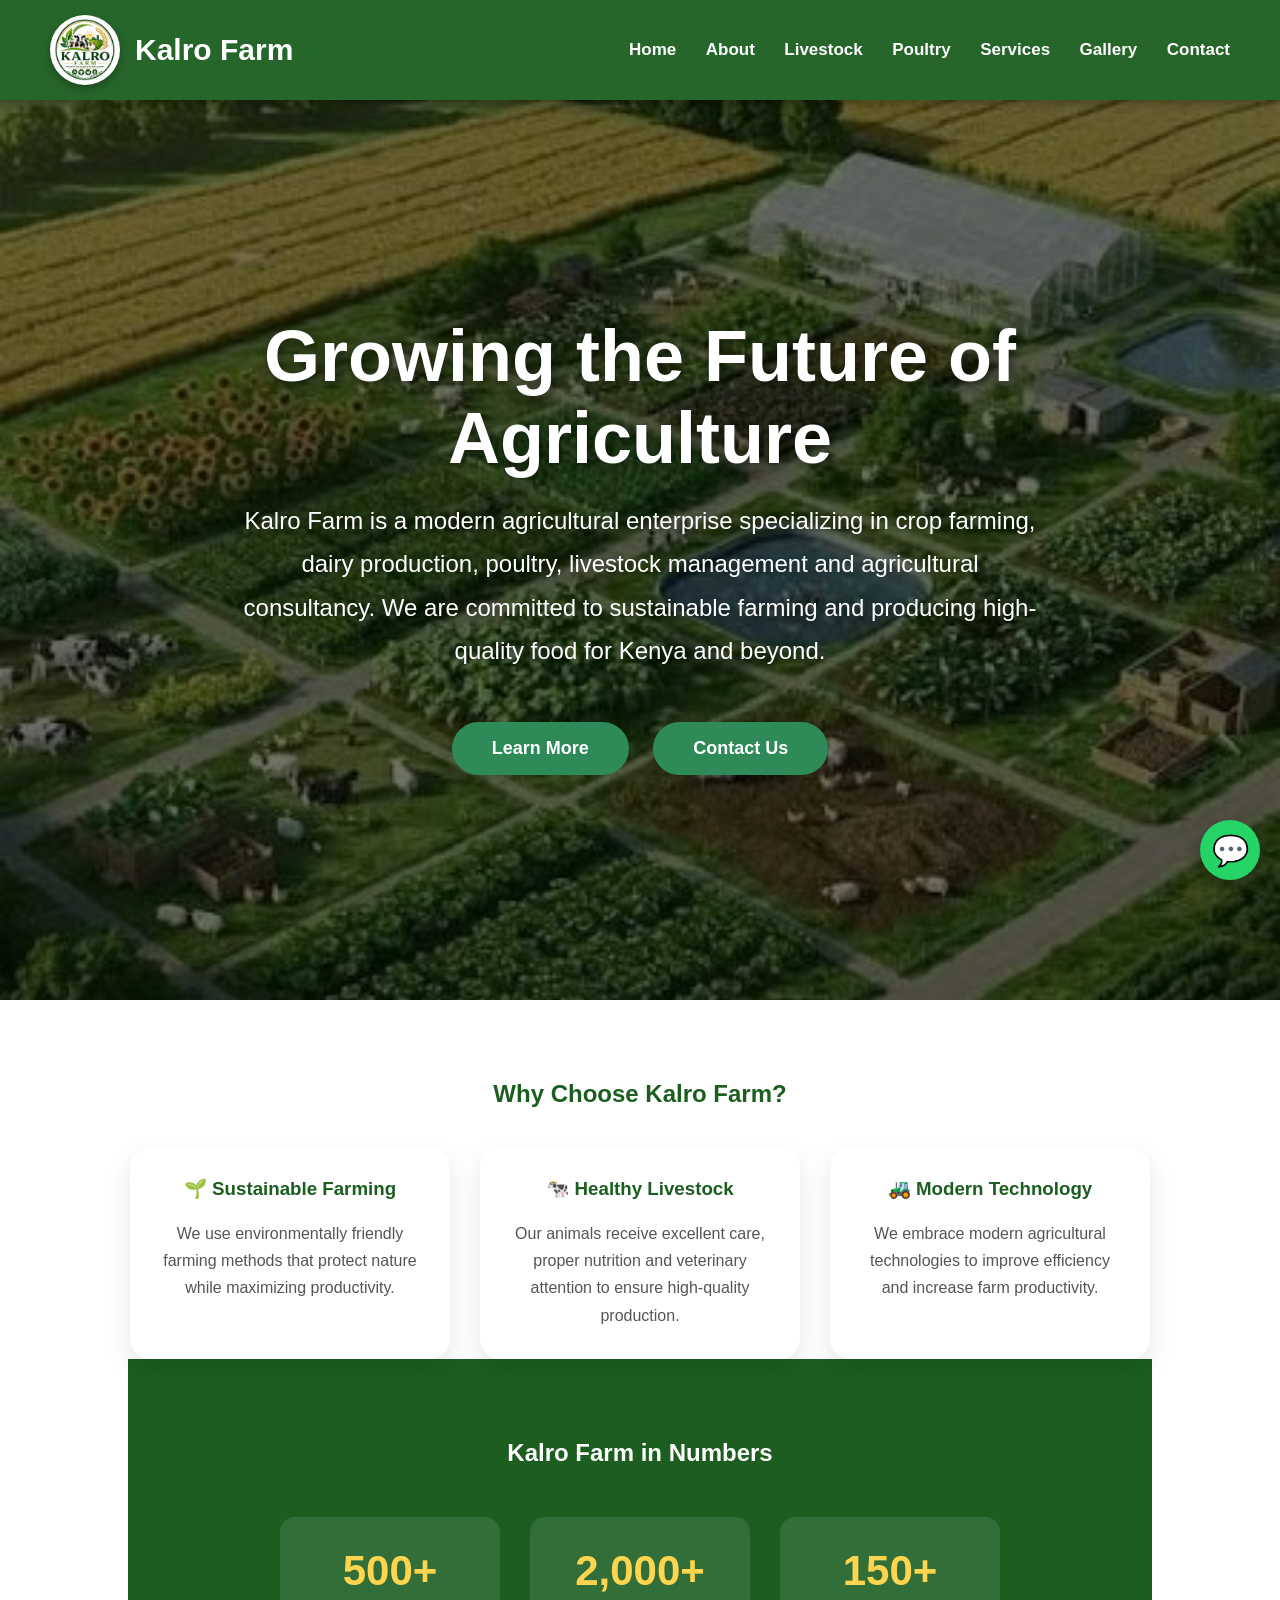
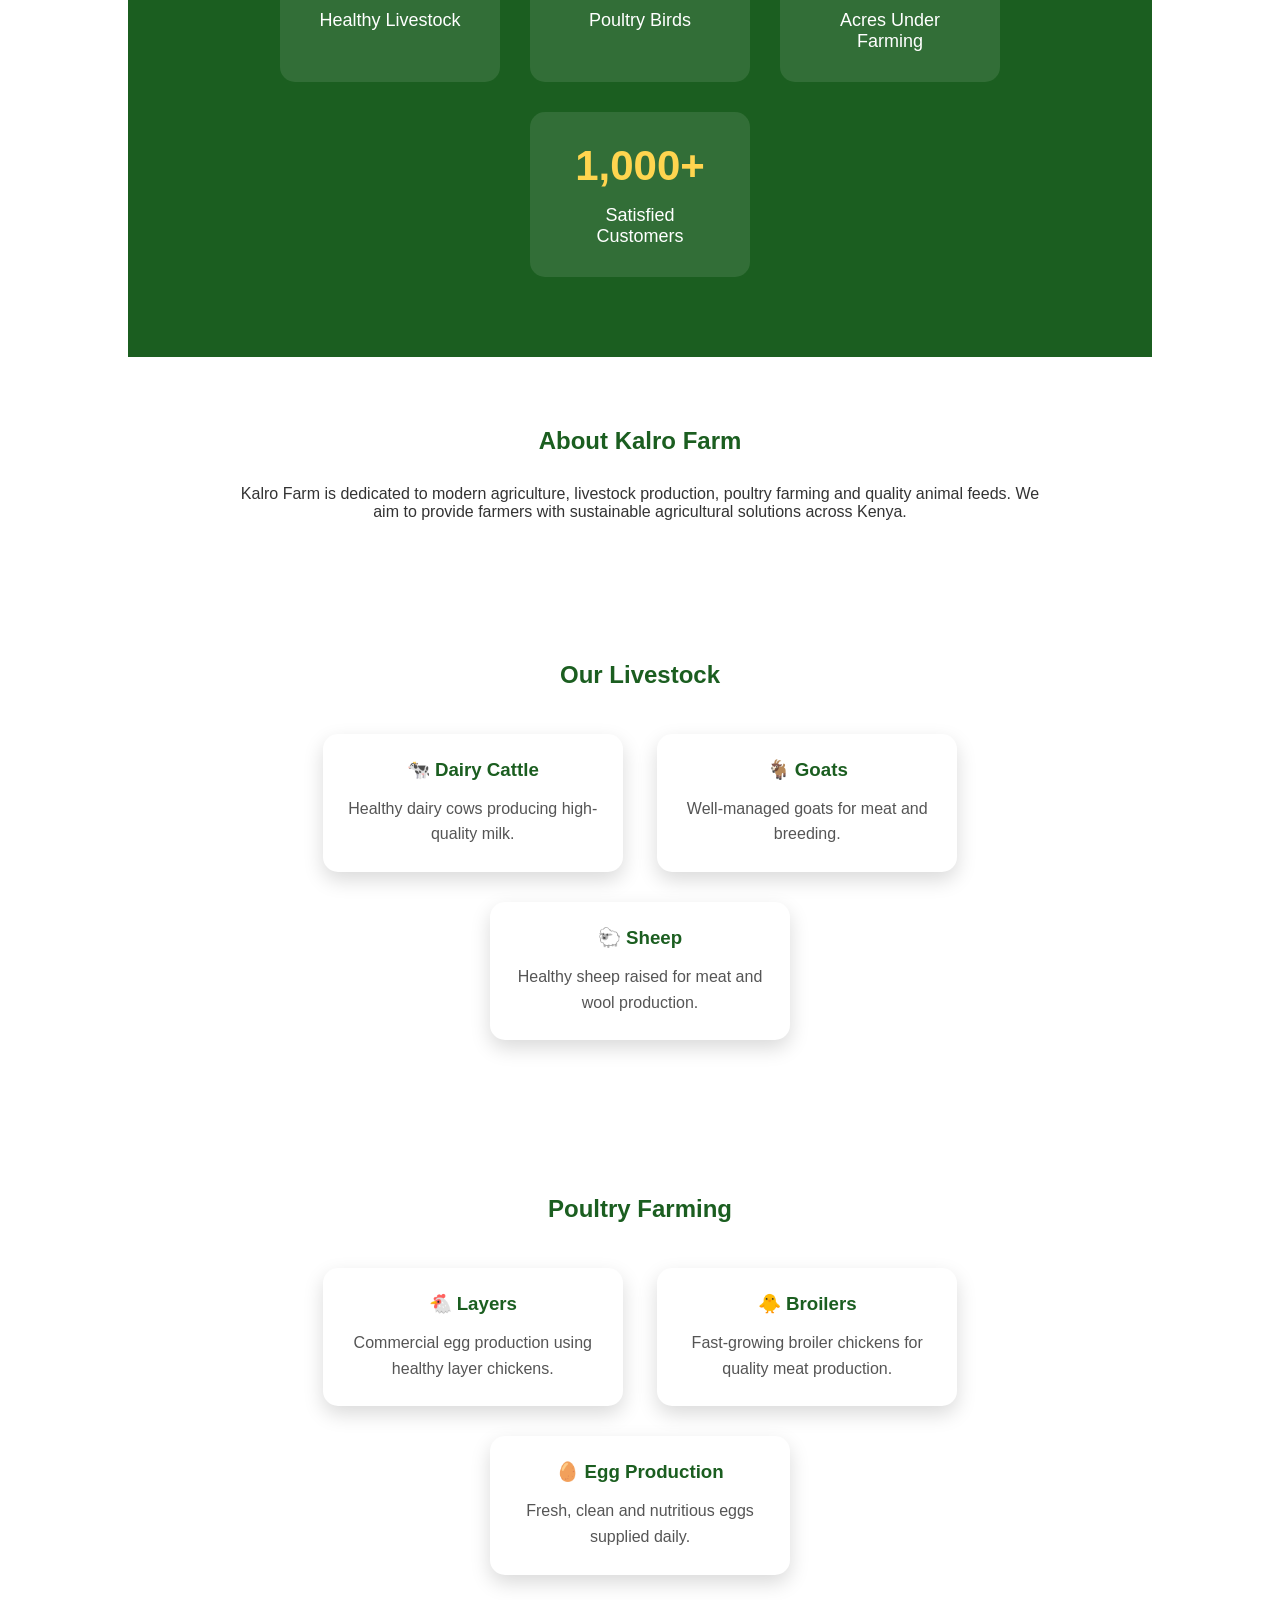
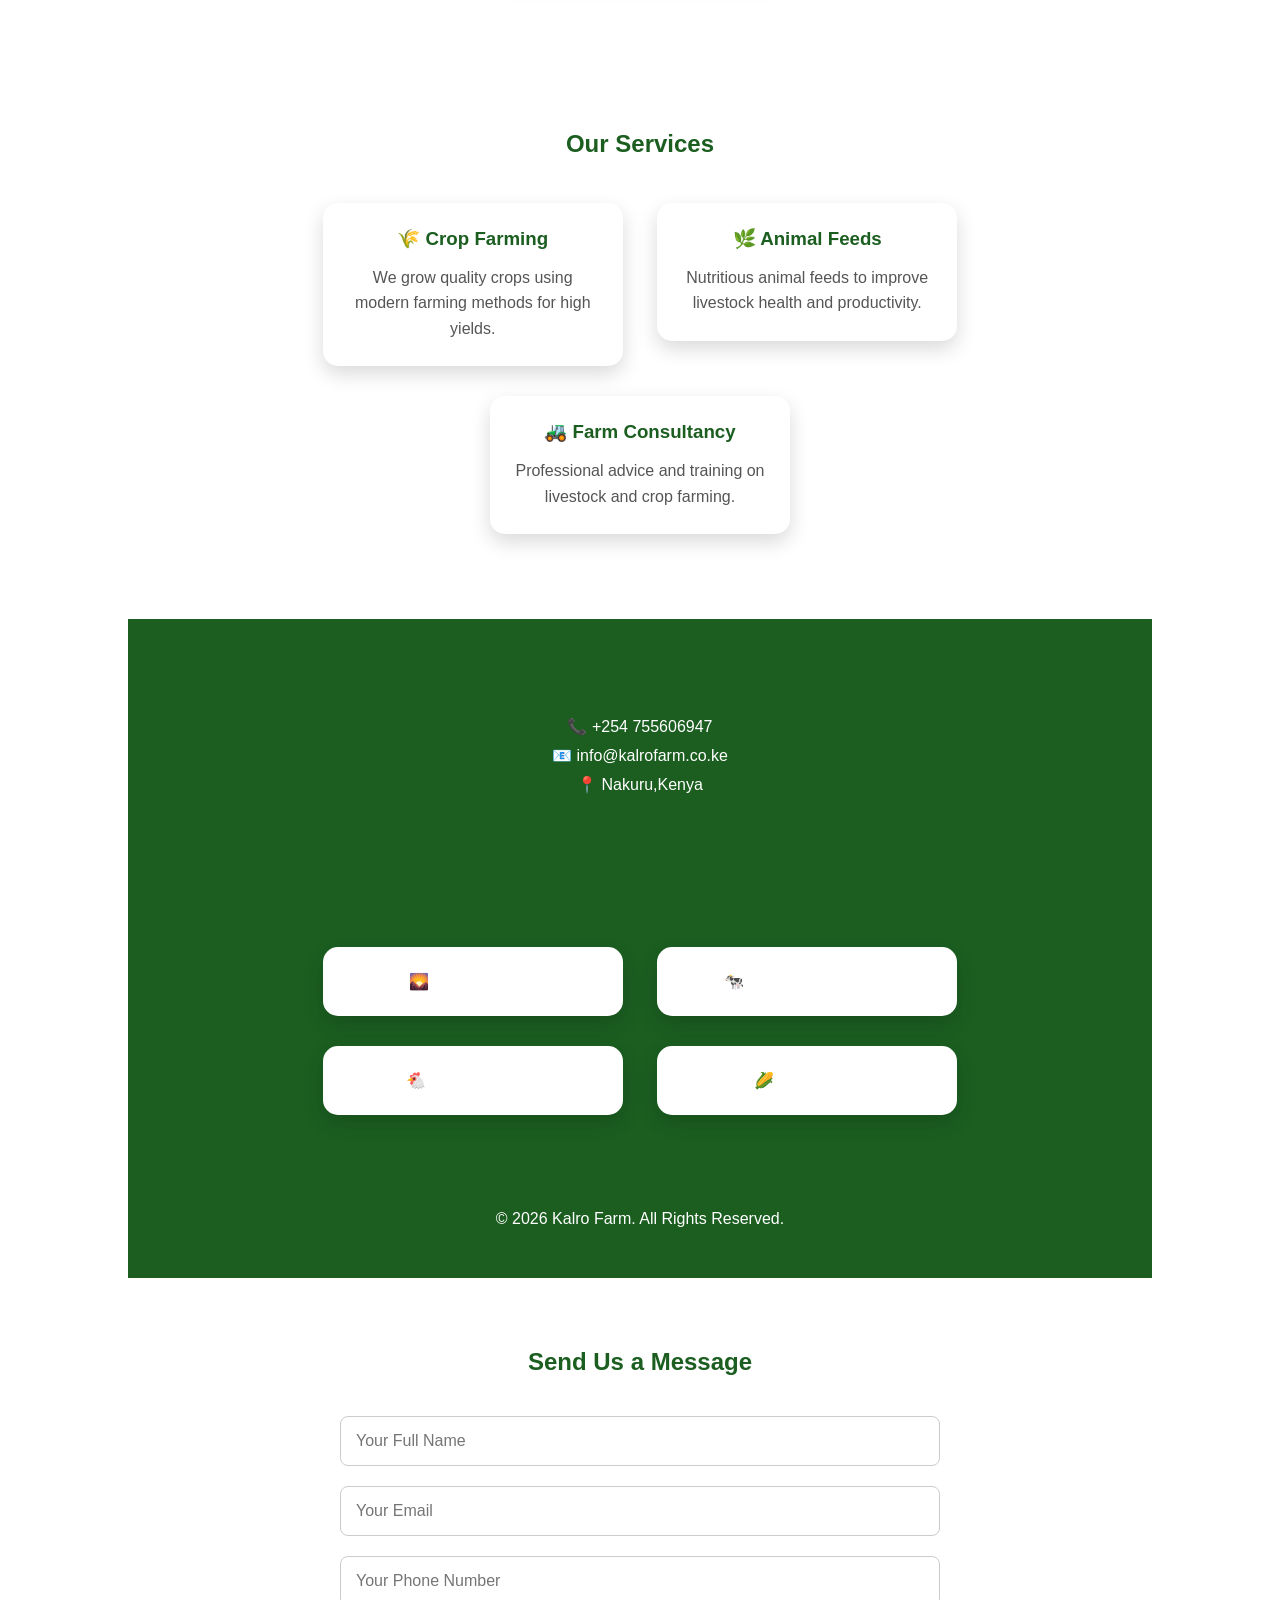
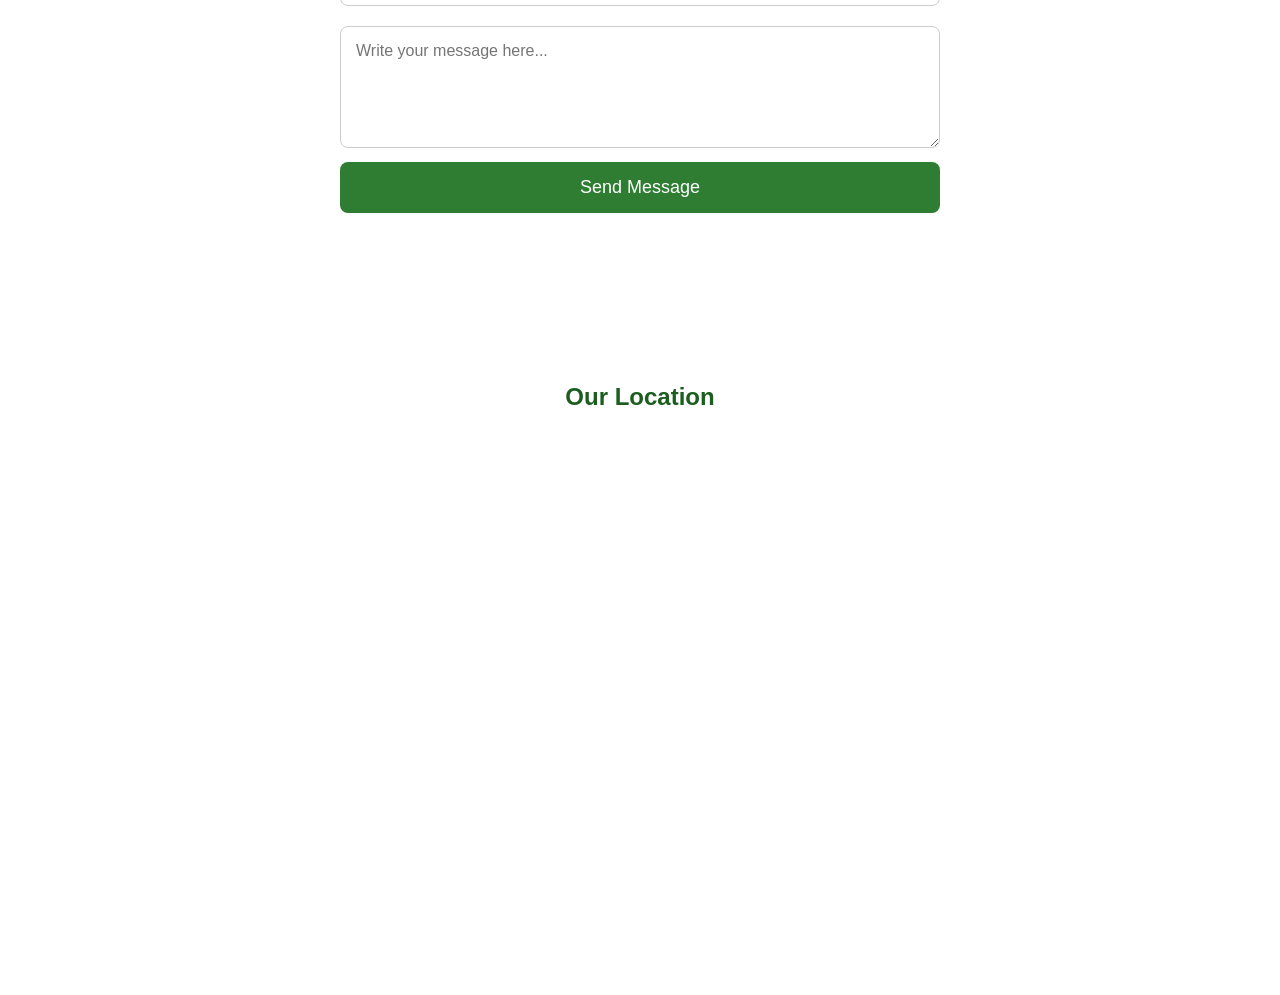
==== index.html @ f6d0dd75 "Added farm statistics section" ====
<!DOCTYPE html>
<html lang="en">
<head>
    <meta charset="UTF-8">
    <meta name="viewport" content="width=device-width, initial-scale=1.0">
    <title>Kalro Farm</title>
    <link rel="stylesheet" href="style.css">
</head>

<body>

<a href="https://wa.me/254755606947" class="whatsapp" target="_blank">
    💬
</a>

<header>
    <div class="logo">
    <img src="images/logo.png" alt="Kalro Farm Logo">
    <span>Kalro Farm</span>
</div>

    <nav>
    <a href="index.html">Home</a>
    <a href="pages/about.html">About</a>
    <a href="pages/livestock.html">Livestock</a>
    <a href="pages/poultry.html">Poultry</a>
    <a href="pages/services.html">Services</a>
    <a href="pages/gallery.html">Gallery</a>
    <a href="pages/contact.html">Contact</a>
</nav>
</header>

<section class="hero">
    <div class="hero-content">
        <h1>Growing the Future of Agriculture</h1>

       <p>
Kalro Farm is a modern agricultural enterprise specializing in crop farming, dairy production, poultry, livestock management and agricultural consultancy. We are committed to sustainable farming and producing high-quality food for Kenya and beyond.
</p>

        <a href="pages/about.html" class="btn">Learn More</a>
        <a href="pages/contact.html" class="btn btn-outline">Contact Us</a>
    </div>
</section>
<section class="why-us">

    <h2>Why Choose Kalro Farm?</h2>

    <div class="features">

        <div class="feature">
            <h3>🌱 Sustainable Farming</h3>
            <p>We use environmentally friendly farming methods that protect nature while maximizing productivity.</p>
        </div>

        <div class="feature">
            <h3>🐄 Healthy Livestock</h3>
            <p>Our animals receive excellent care, proper nutrition and veterinary attention to ensure high-quality production.</p>
        </div>

        <div class="feature">
            <h3>🚜 Modern Technology</h3>
            <p>We embrace modern agricultural technologies to improve efficiency and increase farm productivity.</p>
        </div>

    </div>
<section class="statistics">

    <h2>Kalro Farm in Numbers</h2>

    <div class="stats-container">

        <div class="stat-box">
            <h3>500+</h3>
            <p>Healthy Livestock</p>
        </div>

        <div class="stat-box">
            <h3>2,000+</h3>
            <p>Poultry Birds</p>
        </div>

        <div class="stat-box">
            <h3>150+</h3>
            <p>Acres Under Farming</p>
        </div>

        <div class="stat-box">
            <h3>1,000+</h3>
            <p>Satisfied Customers</p>
        </div>

    </div>


</section>
<section id="about">
    <h2>About Kalro Farm</h2>

    <p>
        Kalro Farm is dedicated to modern agriculture,
        livestock production, poultry farming and quality
        animal feeds. We aim to provide farmers with
        sustainable agricultural solutions across Kenya.
    </p>
</section>

<section id="livestock">
    <h2>Our Livestock</h2>

    <div class="card">
        <h3>🐄 Dairy Cattle</h3>
        <p>Healthy dairy cows producing high-quality milk.</p>
    </div>

    <div class="card">
        <h3>🐐 Goats</h3>
        <p>Well-managed goats for meat and breeding.</p>
    </div>

    <div class="card">
        <h3>🐑 Sheep</h3>
        <p>Healthy sheep raised for meat and wool production.</p>
    </div>
</section>

<section id="poultry">
    <h2>Poultry Farming</h2>

    <div class="card">
        <h3>🐔 Layers</h3>
        <p>Commercial egg production using healthy layer chickens.</p>
    </div>

    <div class="card">
        <h3>🐥 Broilers</h3>
        <p>Fast-growing broiler chickens for quality meat production.</p>
    </div>

    <div class="card">
        <h3>🥚 Egg Production</h3>
        <p>Fresh, clean and nutritious eggs supplied daily.</p>
    </div>
</section>
<section id="services">
    <h2>Our Services</h2>

    <div class="card">
        <h3>🌾 Crop Farming</h3>
        <p>We grow quality crops using modern farming methods for high yields.</p>
    </div>

    <div class="card">
        <h3>🌿 Animal Feeds</h3>
        <p>Nutritious animal feeds to improve livestock health and productivity.</p>
    </div>

    <div class="card">
        <h3>🚜 Farm Consultancy</h3>
        <p>Professional advice and training on livestock and crop farming.</p>
    </div>
</section>
<footer id="contact">
    <h2>Contact Kalro Farm</h2>

    <p>📞 +254 755606947</p>
    <p>📧 info@kalrofarm.co.ke</p>
    <p>📍 Nakuru,Kenya</p>
<section id="gallery">
    <h2>Farm Gallery</h2>

    <div class="card">🌄 Beautiful Farm</div>
    <div class="card">🐄 Healthy Dairy Cattle</div>
    <div class="card">🐔 Poultry Houses</div>
    <div class="card">🌽 Crop Fields</div>
</section>
    <p>&copy; 2026 Kalro Farm. All Rights Reserved.</p>

</footer>

<section id="contact-form">
    <h2>Send Us a Message</h2>

    <form>
        <input type="text" placeholder="Your Full Name" required>

        <input type="email" placeholder="Your Email" required>

        <input type="tel" placeholder="Your Phone Number">

        <textarea placeholder="Write your message here..." rows="5"></textarea>

        <button type="submit">Send Message</button>
    </form>
</section>
<section id="location">
    <h2>Our Location</h2>

    <iframe
        src="https://www.google.com/maps?q=Naivasha,Kenya&output=embed"
        width="100%"
        height="400"
        style="border:0;"
        allowfullscreen=""
        loading="lazy">
    </iframe>
</section>
</footer>

<script src="script.js"></script>

</body>
</html>
---- style.css ----
*{
    margin:0;
    padding:0;
    box-sizing:border-box;
    font-family:Arial, Helvetica, sans-serif;
}

body{
    background:#f5f5f5;
    color:#333;
}

header{
    background: rgba(27,94,32,0.95);
    color: white;
    display: flex;
    justify-content: space-between;
    align-items: center;
    padding: 15px 50px;
    position: sticky;
    top: 0;
    z-index: 1000;
    box-shadow: 0 3px 10px rgba(0,0,0,0.3);
}

.logo{
    display: flex;
    align-items: center;
    gap: 15px;
    font-size: 30px;
    font-weight: bold;
    color: white;
}

.logo img{
    width: 70px;
    height: 70px;
    border-radius: 50%;
    object-fit: cover;
    background: white;
    padding: 4px;
    box-shadow: 0 4px 10px rgba(0,0,0,0.3);
}
nav a{
    color:white;
    text-decoration:none;
    margin-left:25px;
    font-weight:bold;
    transition:0.3s;
    font-size:17px;
}

nav a:hover{
    color:#ffd54f;
}
.hero{
    height:100vh;
    background:
    linear-gradient(rgba(0,0,0,.55),rgba(0,0,0,.55)),
    url("images/hero.jpg");

    background-size:cover;
    background-position:center;

    display:flex;
    justify-content:center;
    align-items:center;

    text-align:center;
    color:white;
}

.hero-content{
    max-width:800px;
}

.hero h1{
    font-size:72px;
    margin-bottom:20px;
    font-weight:800;
    text-shadow:3px 3px 12px rgba(0,0,0,.5);
}

.hero p{
    font-size:24px;
    line-height:1.8;
    margin-bottom:40px;
    text-shadow:2px 2px 8px rgba(0,0,0,.4);
}

.btn{
    display:inline-block;
    padding:16px 40px;
    margin:10px;
    background:#2e8b57;
    color:white;
    text-decoration:none;
    border-radius:50px;
    font-size:18px;
    font-weight:bold;
    transition:.3s;
}

.btn:hover{
    transform:translateY(-3px);
    background:#1d6b40;
}

section{
    padding:70px 10%;
}

h2{
    text-align:center;
    color:#1b5e20;
    margin-bottom:30px;
}

.card{
    background:white;
    width:300px;
    display:inline-block;
    margin:15px;
    padding:25px;
    border-radius:15px;
    text-align:center;
    vertical-align:top;
    box-shadow:0 8px 20px rgba(0,0,0,0.15);
    transition:0.3s;
}

.card:hover{
    transform:translateY(-10px);
    box-shadow:0 15px 30px rgba(0,0,0,0.25);
}

.card h3{
    color:#1b5e20;
    margin-bottom:15px;
}

.card p{
    color:#555;
    line-height:1.6;
}

footer{
    background:#1b5e20;
    color:white;
    text-align:center;
    padding:40px;
}

footer p{
    margin:10px 0;
}

form{
    max-width:600px;
    margin:30px auto;
}

form input,
form textarea{
    width:100%;
    padding:15px;
    margin:10px 0;
    border:1px solid #ccc;
    border-radius:8px;
    font-size:16px;
}

form button{
    width:100%;
    background:#2e7d32;
    color:white;
    border:none;
    padding:15px;
    border-radius:8px;
    font-size:18px;
    cursor:pointer;
}

form button:hover{
    background:#1b5e20;
}
.whatsapp{
    position:fixed;
    bottom:20px;
    right:20px;
    background:#25D366;
    color:white;
    width:60px;
    height:60px;
    border-radius:50%;
    text-decoration:none;
    display:flex;
    justify-content:center;
    align-items:center;
    font-size:30px;
    box-shadow:0 5px 15px rgba(0,0,0,.3);
}

.whatsapp:hover{
    background:#128C7E;
}

iframe{
    border-radius:15px;
}
/* WHY CHOOSE US */

.why-us{
    background:#ffffff;
    padding:80px 10%;
    text-align:center;
}

.features{
    display:flex;
    justify-content:center;
    gap:30px;
    flex-wrap:wrap;
    margin-top:40px;
}

.feature{
    width:320px;
    background:white;
    padding:30px;
    border-radius:20px;
    box-shadow:0 10px 25px rgba(0,0,0,.1);
    transition:.4s;
}

.feature:hover{
    transform:translateY(-10px);
}

.feature h3{
    color:#1b5e20;
    margin-bottom:20px;
}

.feature p{
    line-height:1.7;
    color:#555;
}
/* STATISTICS SECTION */

.statistics{
    background:#1b5e20;
    color:white;
    padding:80px 10%;
    text-align:center;
}

.statistics h2{
    color:white;
    margin-bottom:50px;
}

.stats-container{
    display:flex;
    justify-content:center;
    gap:30px;
    flex-wrap:wrap;
}

.stat-box{
    width:220px;
    background:rgba(255,255,255,.1);
    padding:30px;
    border-radius:15px;
    transition:.3s;
}

.stat-box:hover{
    transform:translateY(-10px);
    background:rgba(255,255,255,.2);
}

.stat-box h3{
    font-size:42px;
    color:#FFD54F;
    margin-bottom:15px;
}

.stat-box p{
    font-size:18px;
}
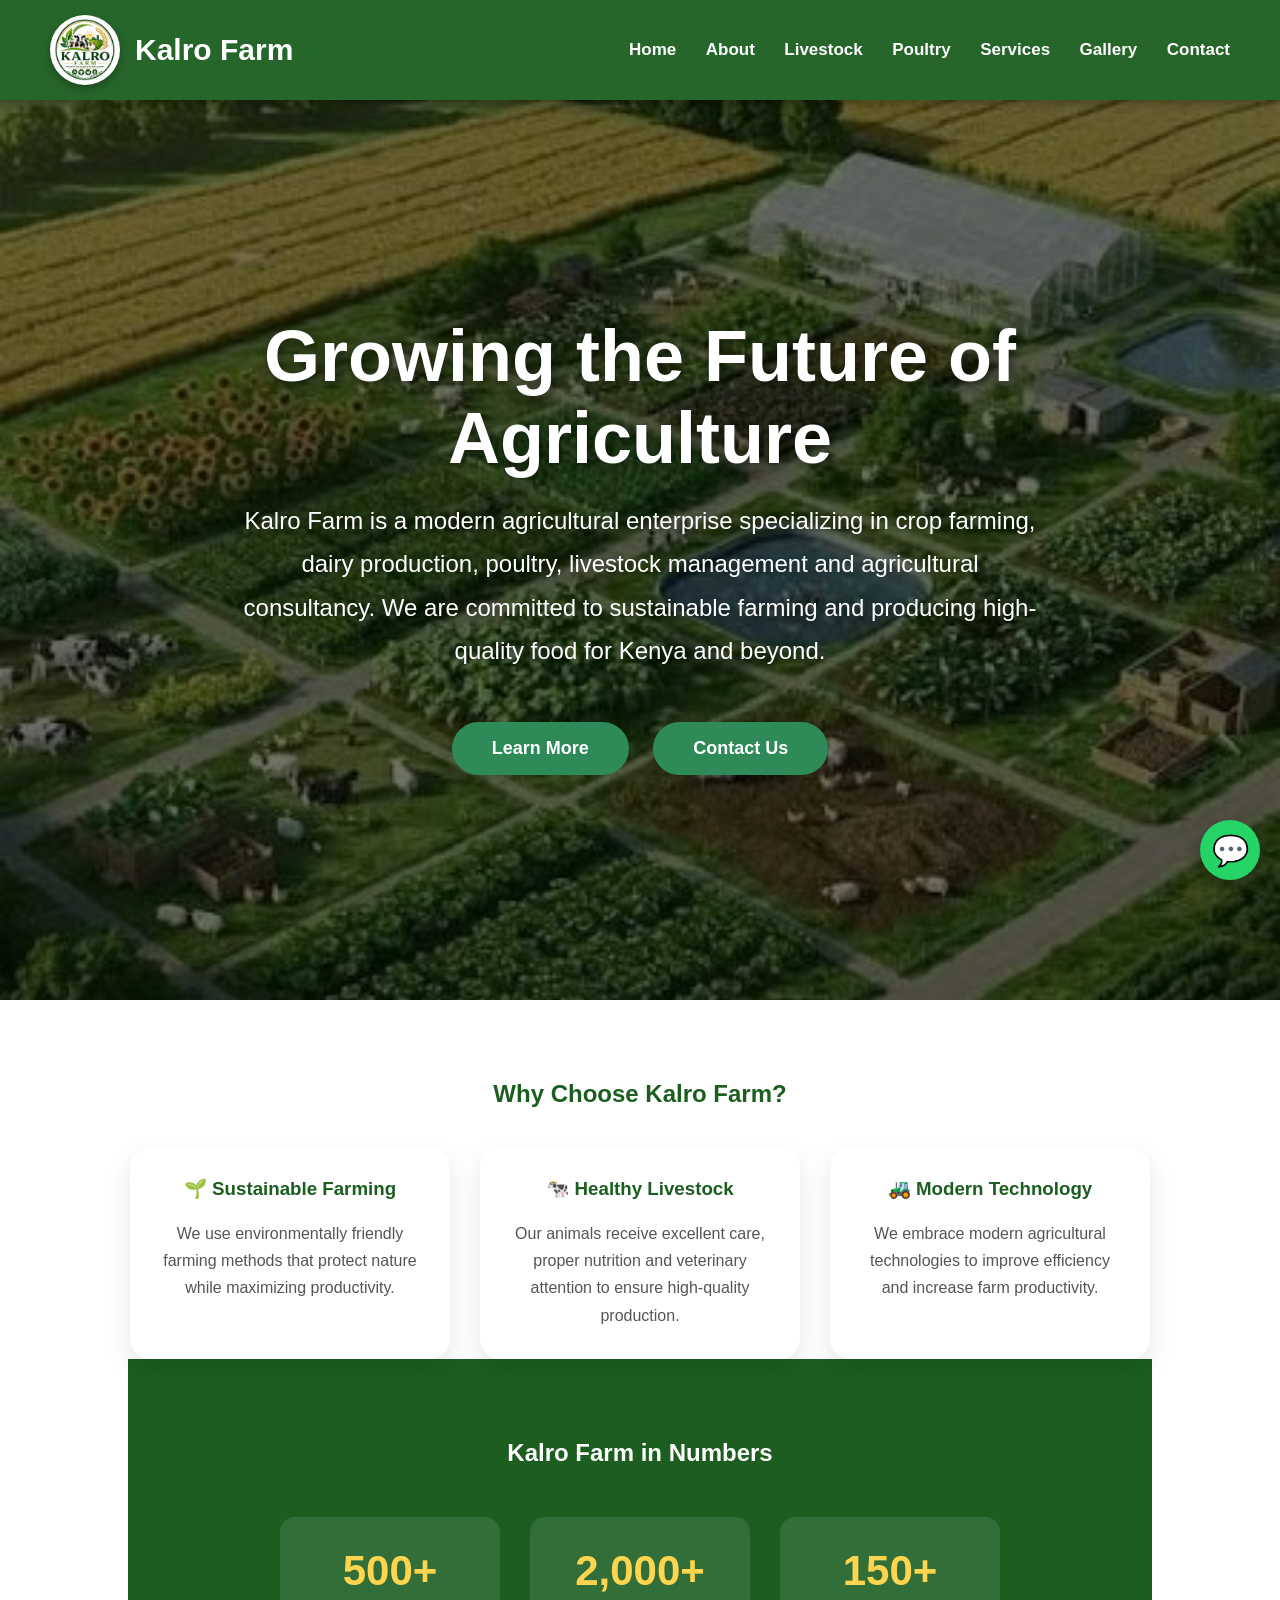
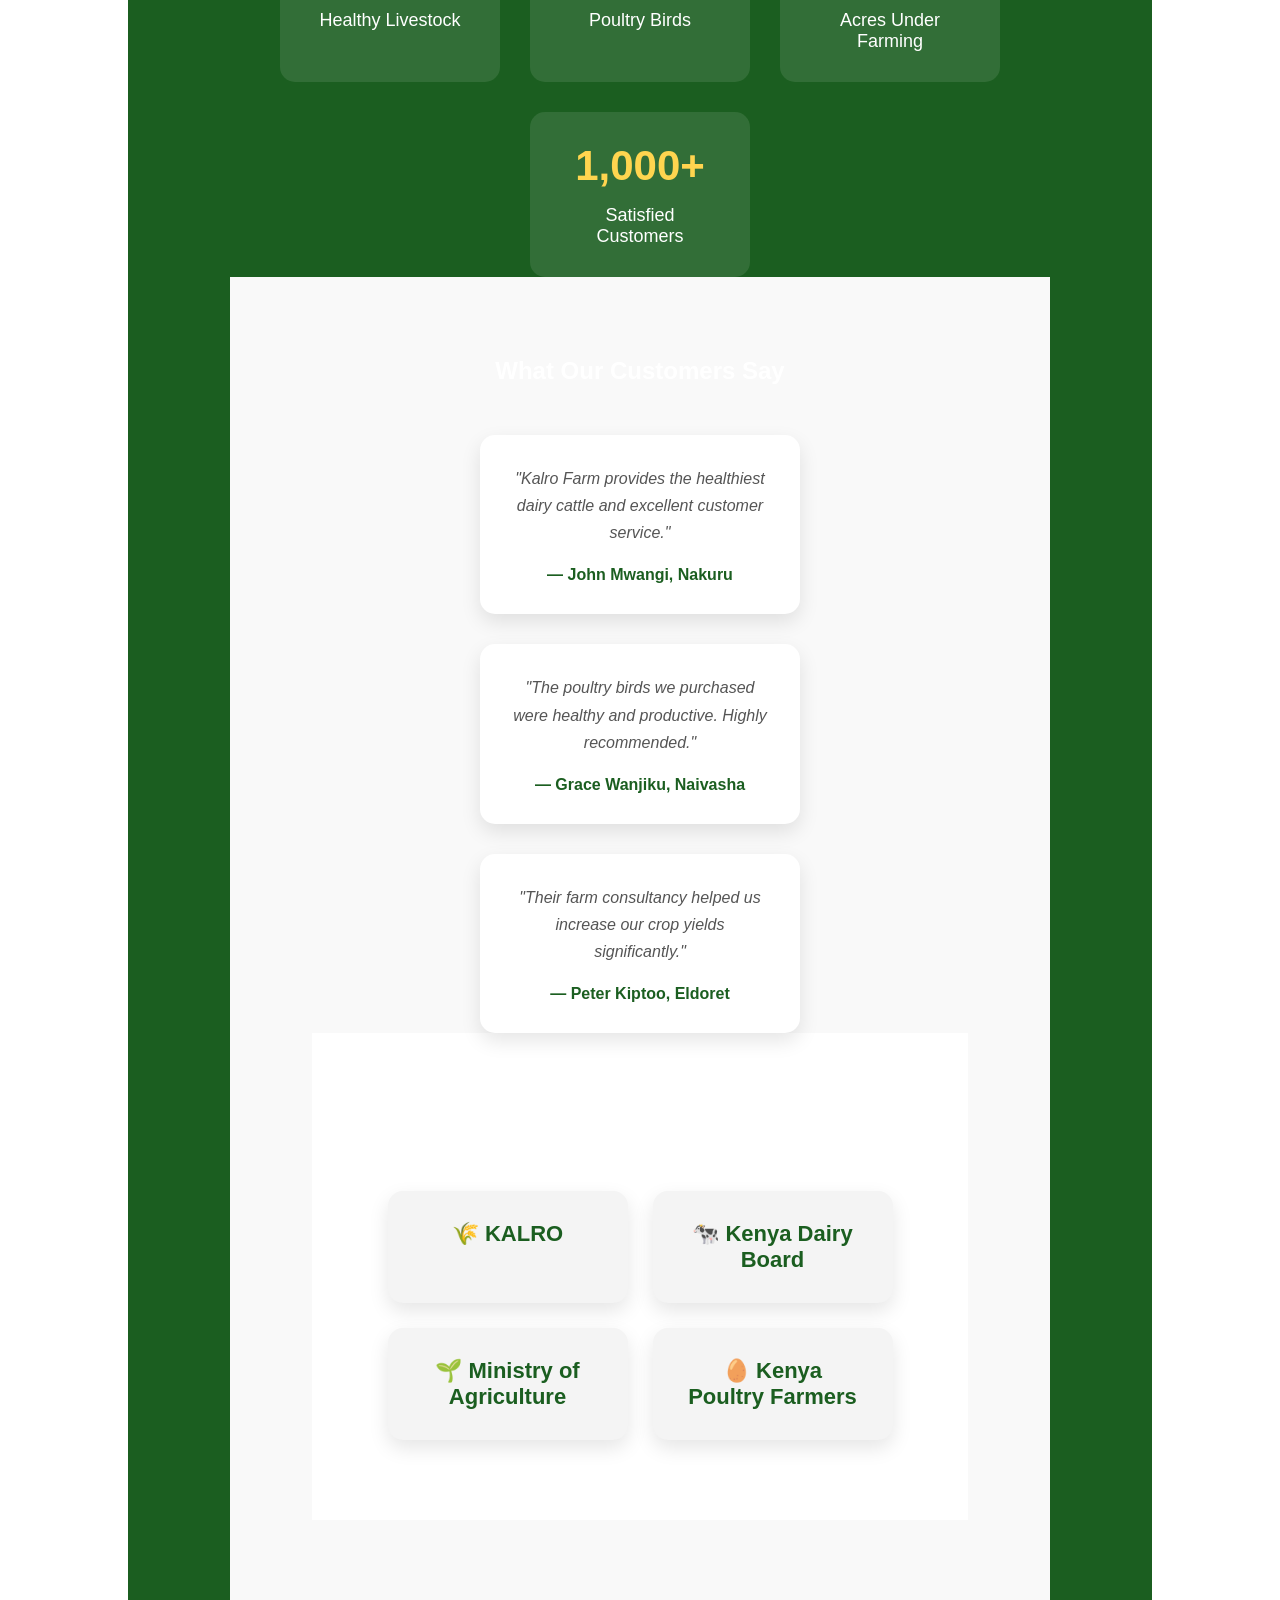
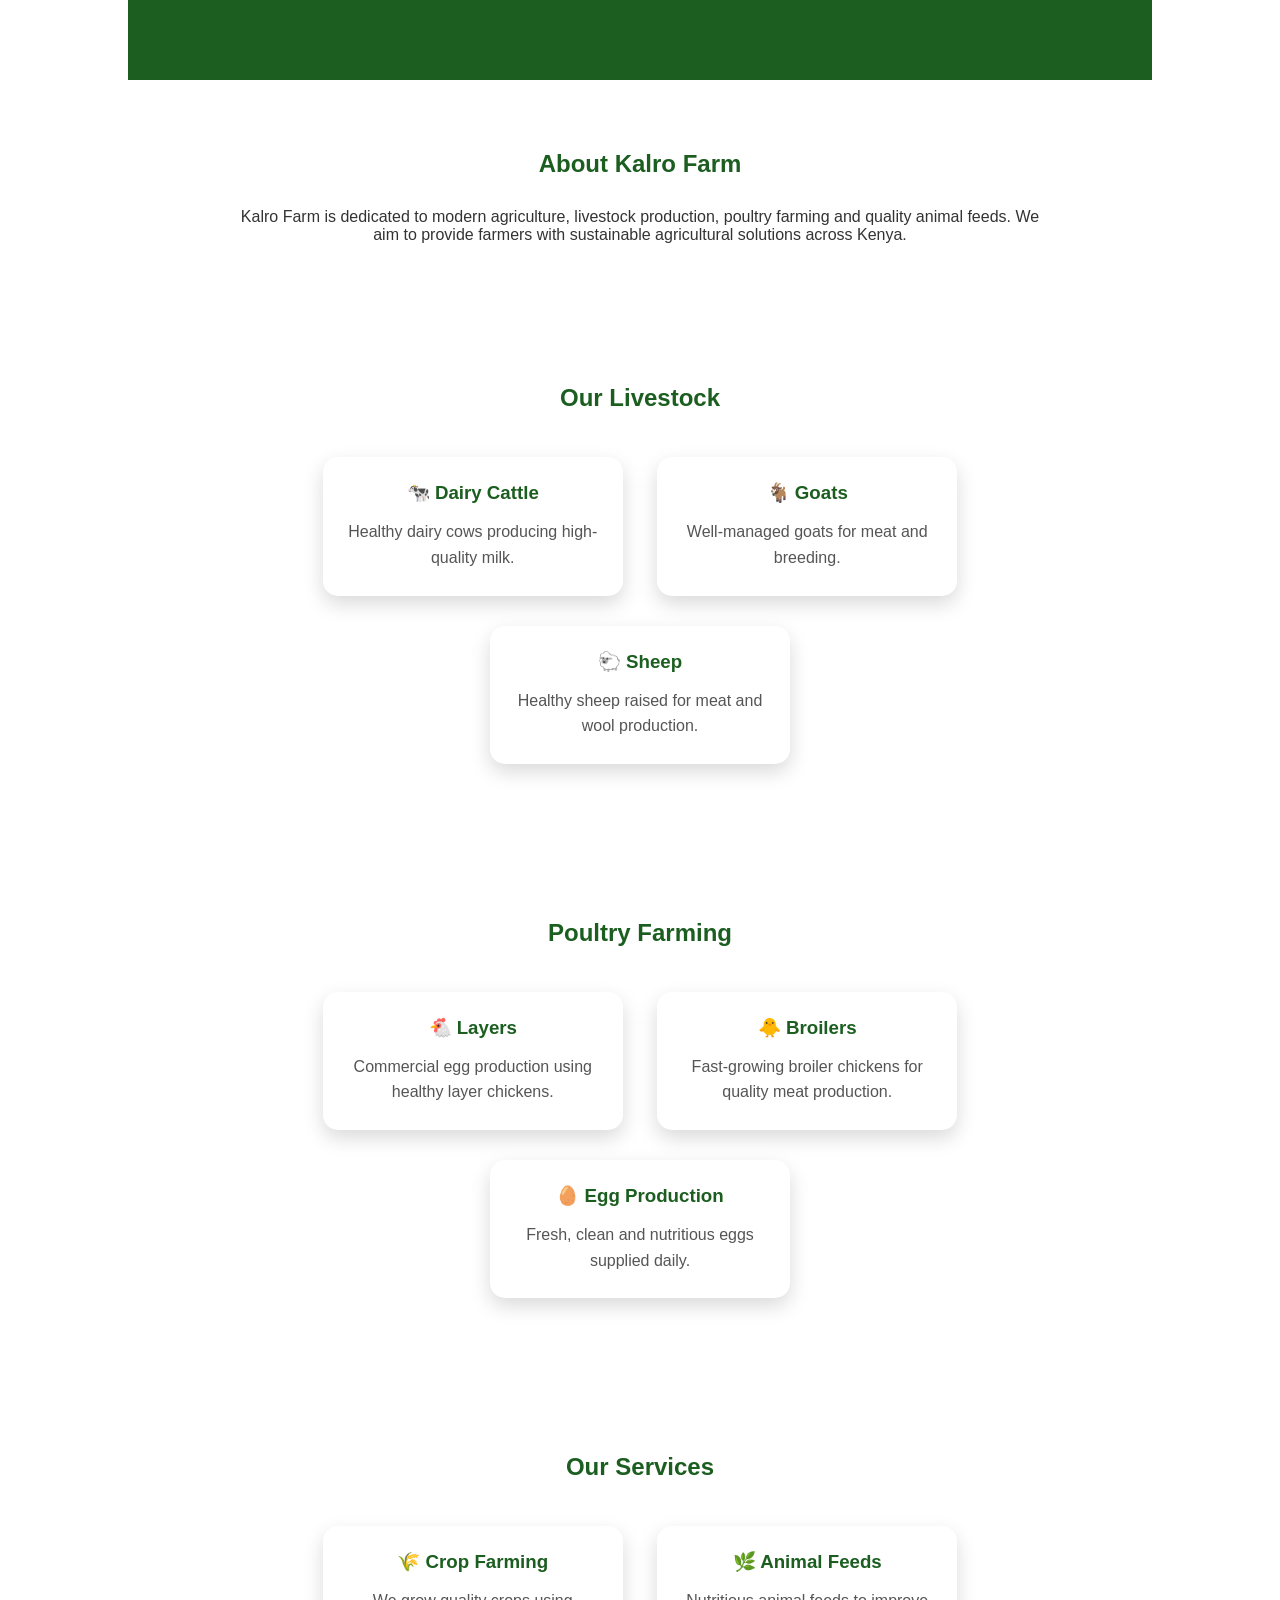
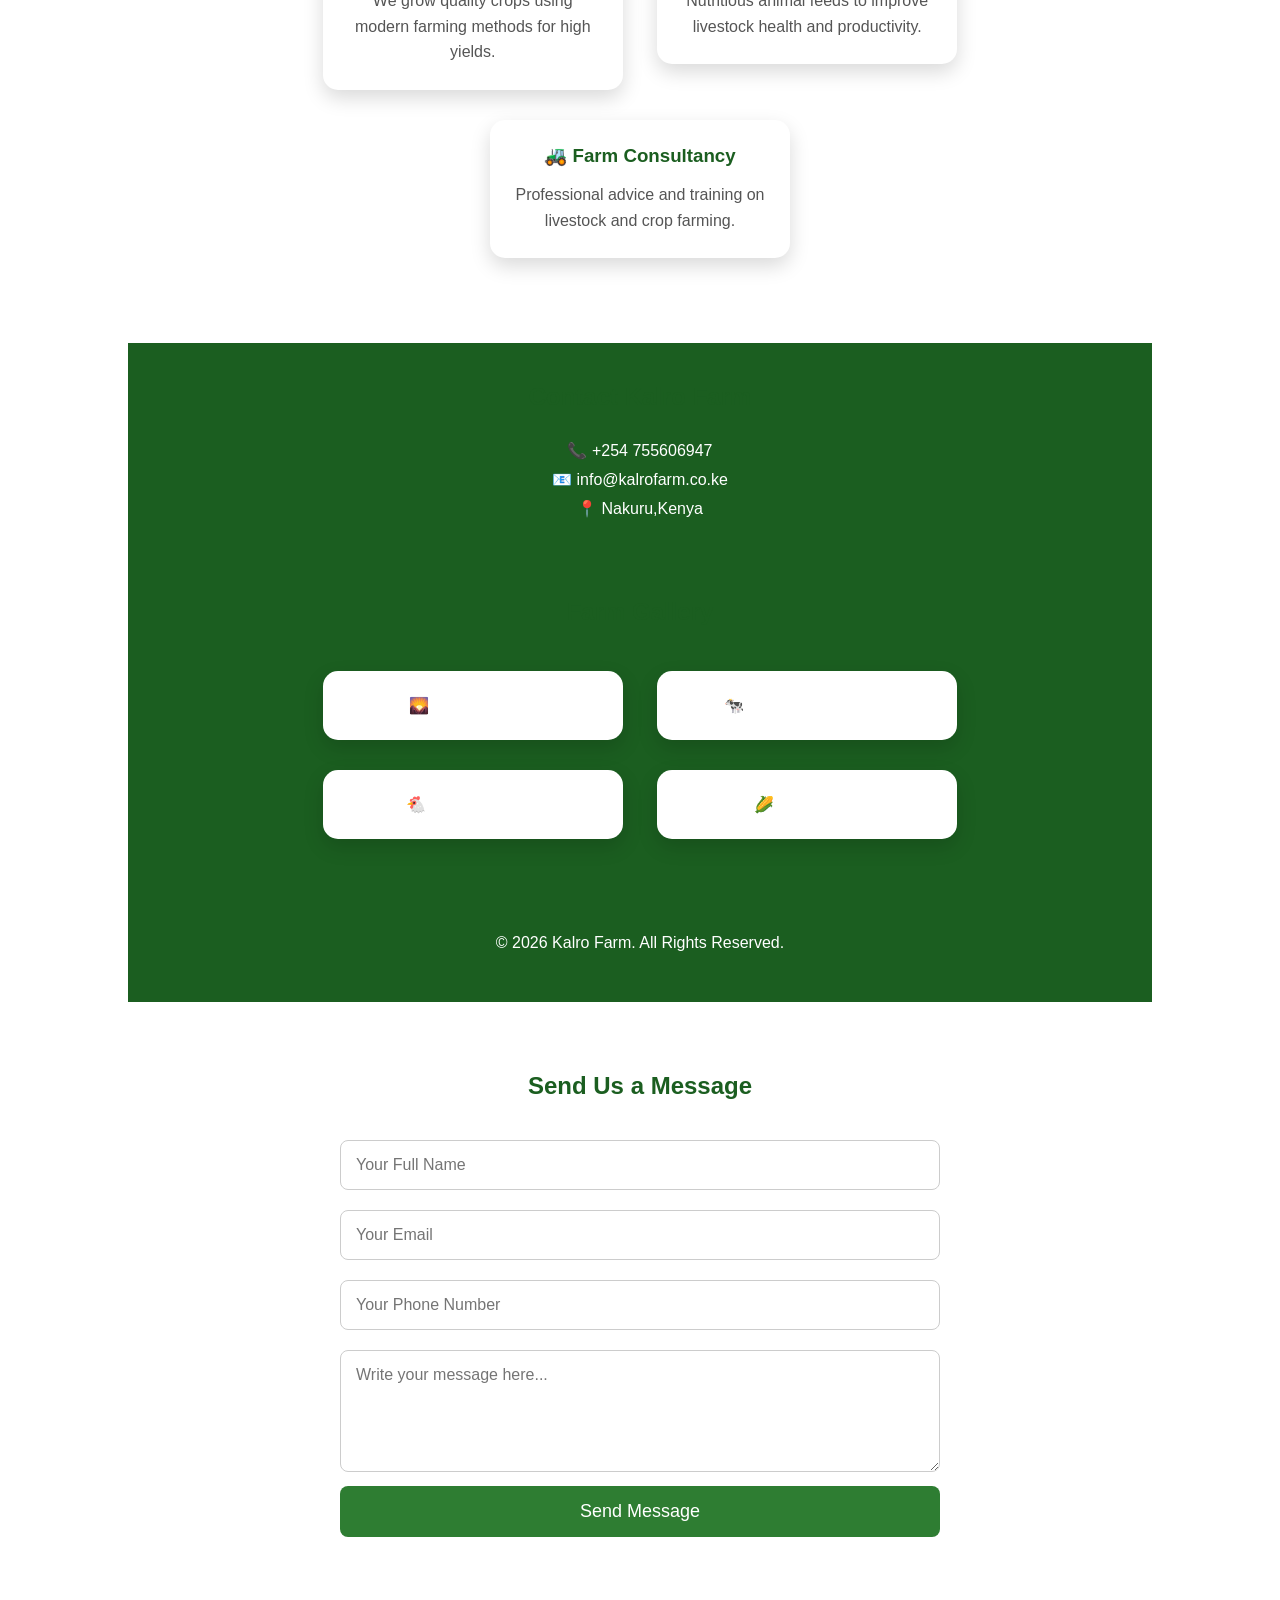
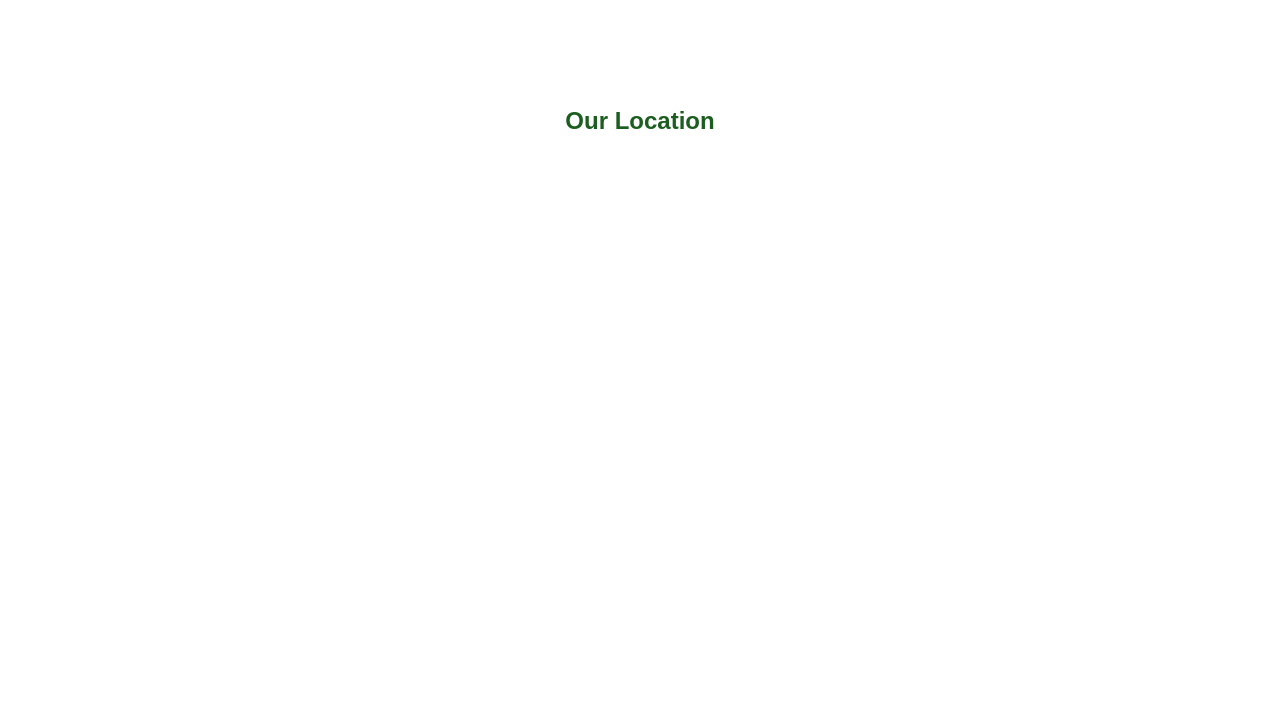
==== commit 5f498144: "Added testimonials and partners sections" ====
--- a/index.html
+++ b/index.html
@@ -92,7 +92,46 @@
 
     </div>
 
-
+<section class="testimonials">
+
+    <h2>What Our Customers Say</h2>
+
+    <div class="testimonial-container">
+
+        <div class="testimonial">
+            <p>"Kalro Farm provides the healthiest dairy cattle and excellent customer service."</p>
+            <h4>— John Mwangi, Nakuru</h4>
+        </div>
+
+        <div class="testimonial">
+            <p>"The poultry birds we purchased were healthy and productive. Highly recommended."</p>
+            <h4>— Grace Wanjiku, Naivasha</h4>
+        </div>
+
+        <div class="testimonial">
+            <p>"Their farm consultancy helped us increase our crop yields significantly."</p>
+            <h4>— Peter Kiptoo, Eldoret</h4>
+        </div>
+
+    </div>
+<section class="partners">
+
+    <h2>Our Trusted Partners</h2>
+
+    <div class="partner-container">
+
+        <div class="partner-card">🌾 KALRO</div>
+
+        <div class="partner-card">🐄 Kenya Dairy Board</div>
+
+        <div class="partner-card">🌱 Ministry of Agriculture</div>
+
+        <div class="partner-card">🥚 Kenya Poultry Farmers</div>
+
+    </div>
+
+</section>
+</section>
 </section>
 <section id="about">
     <h2>About Kalro Farm</h2>
--- a/style.css
+++ b/style.css
@@ -288,4 +288,76 @@
 
 .stat-box p{
     font-size:18px;
+}
+/* TESTIMONIALS */
+
+.testimonials{
+    background:#f9f9f9;
+    padding:80px 10%;
+    text-align:center;
+}
+
+.testimonial-container{
+    display:flex;
+    justify-content:center;
+    gap:30px;
+    flex-wrap:wrap;
+    margin-top:40px;
+}
+
+.testimonial{
+    width:320px;
+    background:white;
+    padding:30px;
+    border-radius:15px;
+    box-shadow:0 8px 20px rgba(0,0,0,.1);
+    transition:.3s;
+}
+
+.testimonial:hover{
+    transform:translateY(-8px);
+}
+
+.testimonial p{
+    font-style:italic;
+    color:#555;
+    line-height:1.7;
+}
+
+.testimonial h4{
+    margin-top:20px;
+    color:#1b5e20;
+}
+/* PARTNERS */
+
+.partners{
+    background:#ffffff;
+    padding:80px 10%;
+    text-align:center;
+}
+
+.partner-container{
+    display:flex;
+    justify-content:center;
+    gap:25px;
+    flex-wrap:wrap;
+    margin-top:40px;
+}
+
+.partner-card{
+    width:240px;
+    padding:30px;
+    background:#f4f4f4;
+    border-radius:15px;
+    font-size:22px;
+    font-weight:bold;
+    color:#1b5e20;
+    box-shadow:0 8px 20px rgba(0,0,0,.1);
+    transition:.3s;
+}
+
+.partner-card:hover{
+    background:#1b5e20;
+    color:white;
+    transform:scale(1.05);
 }
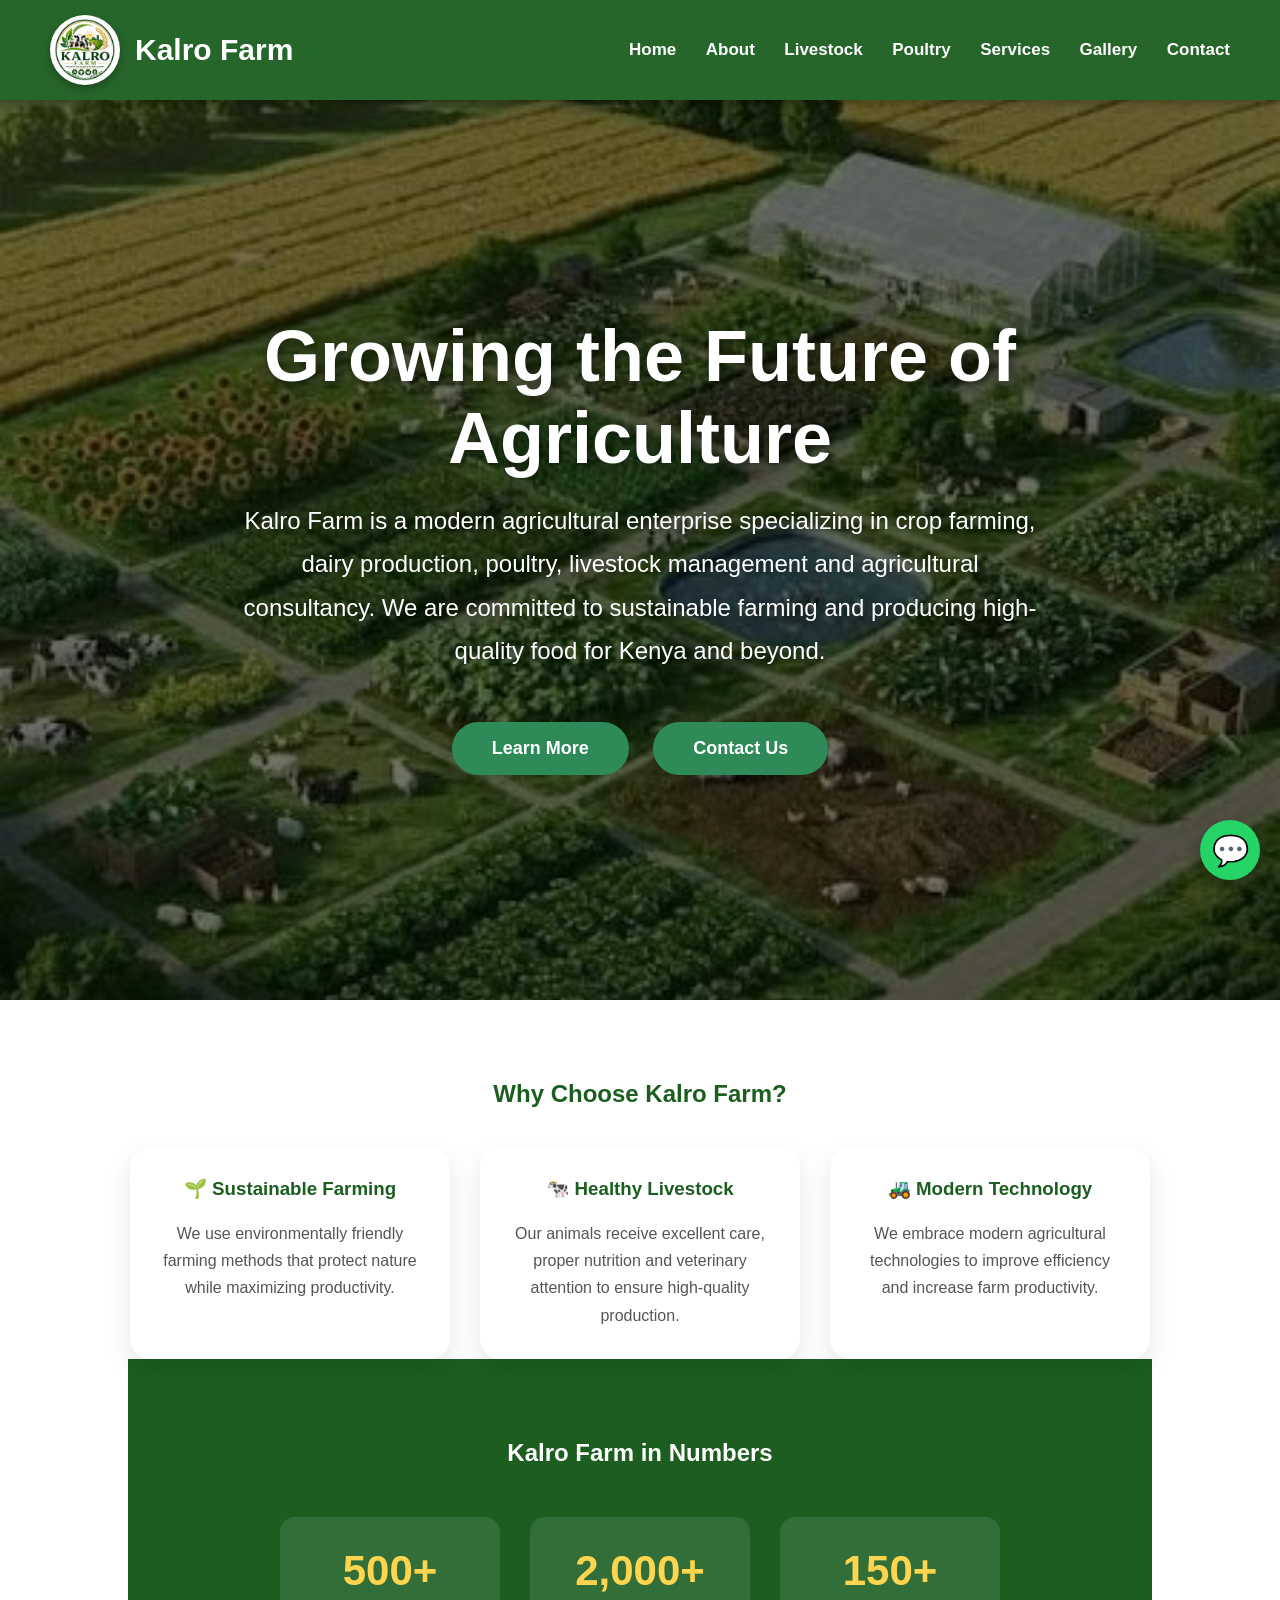
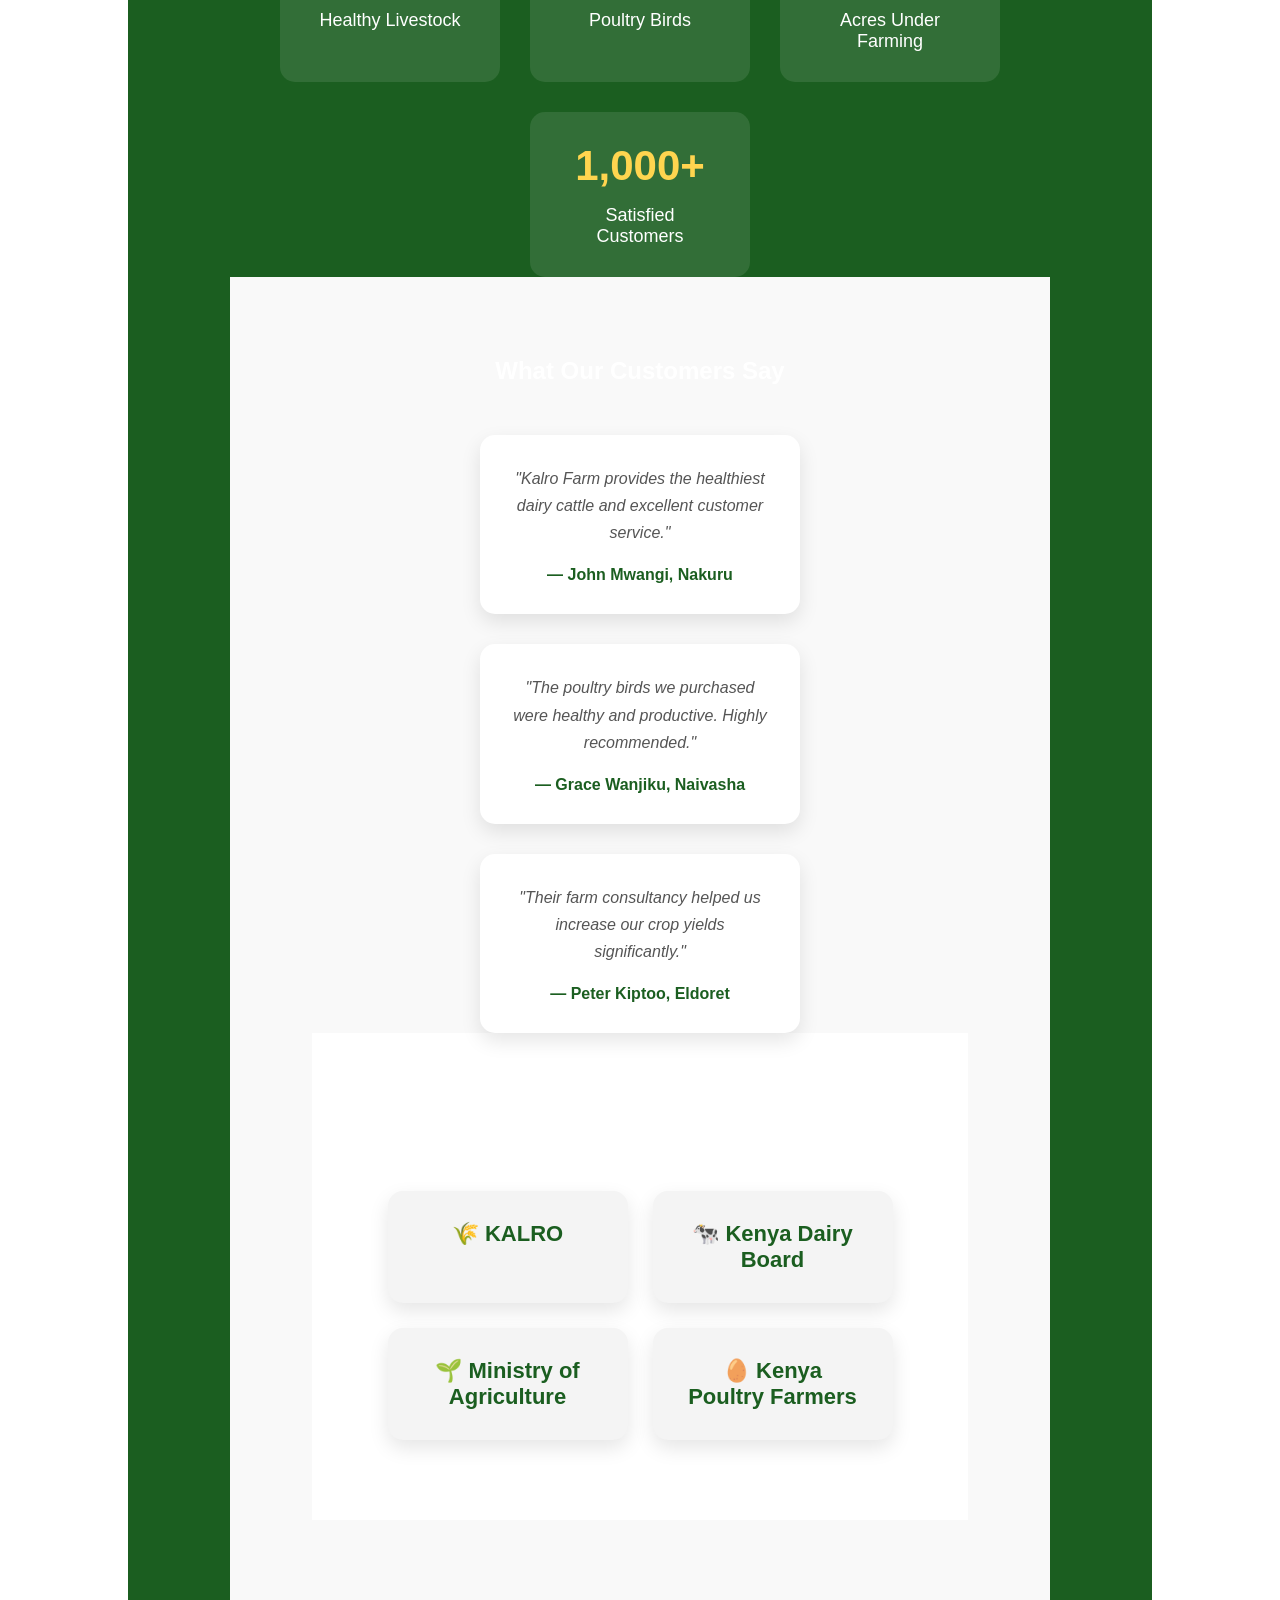
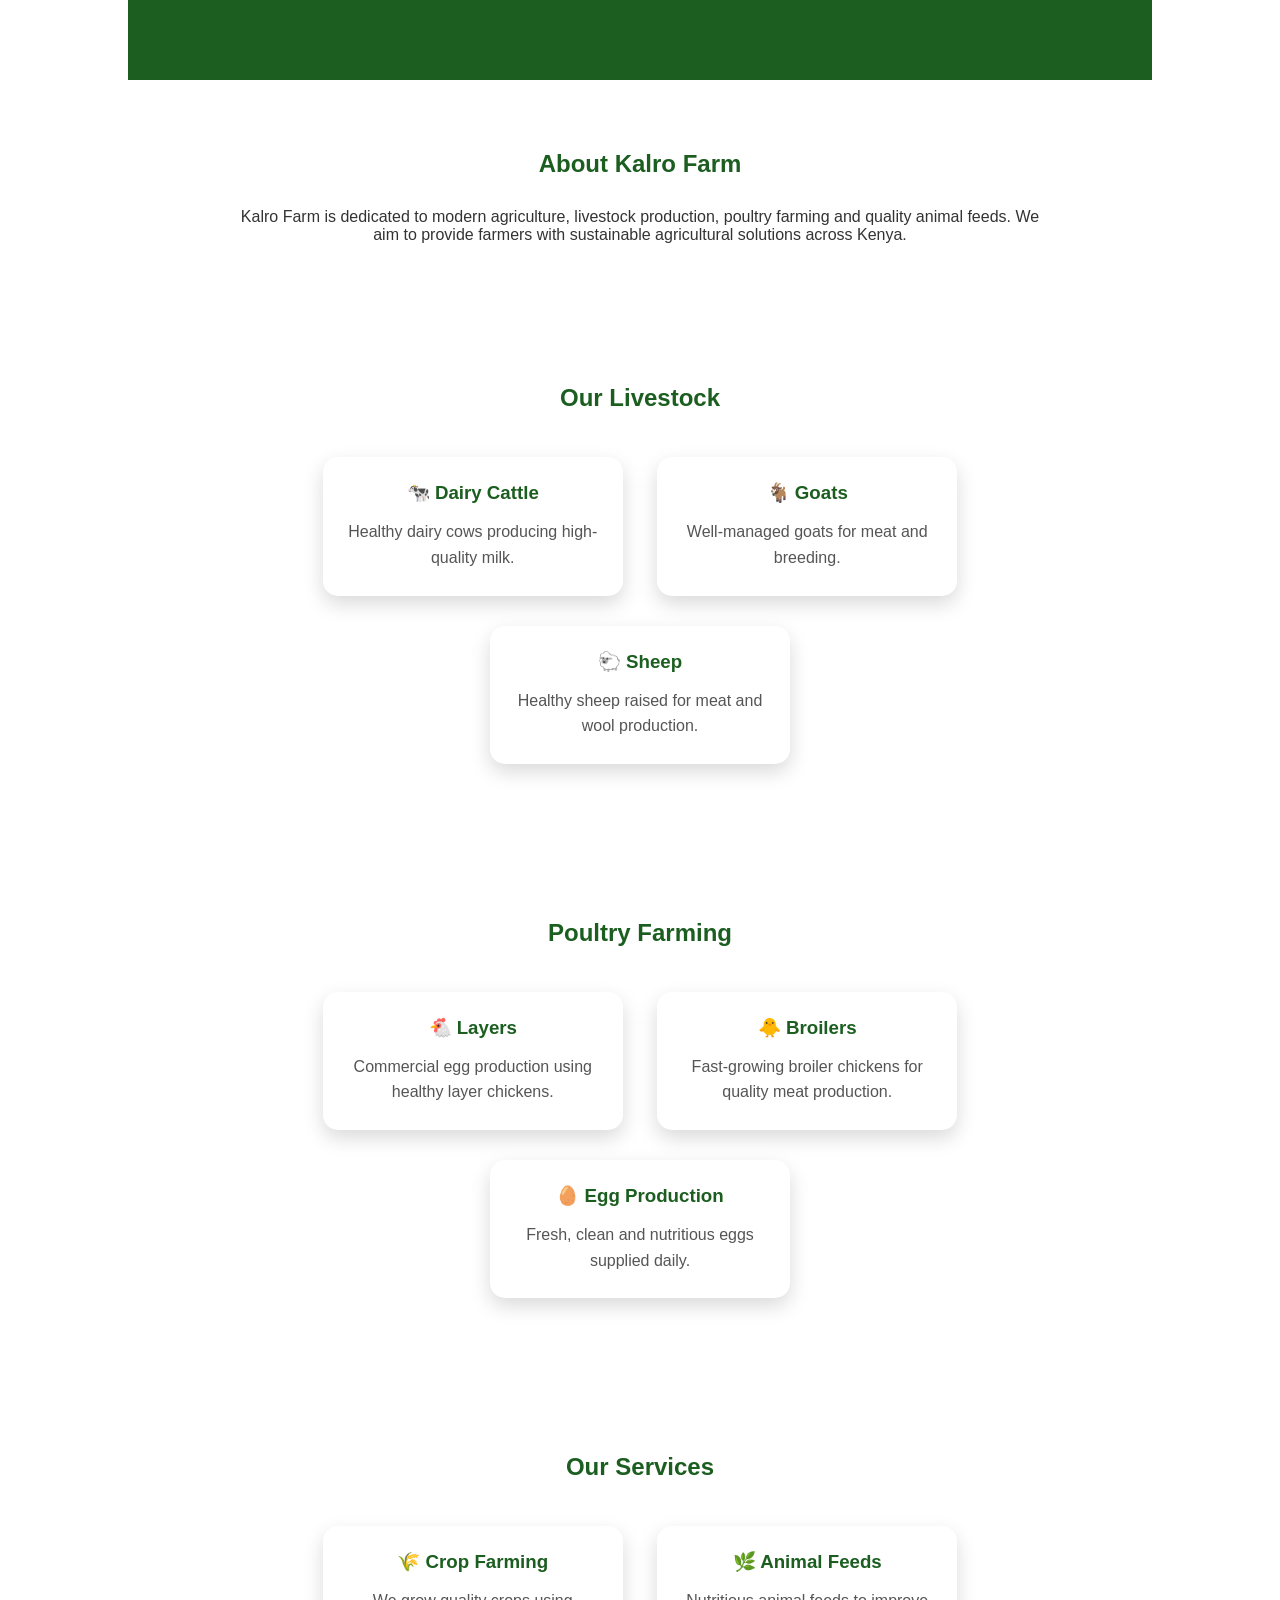
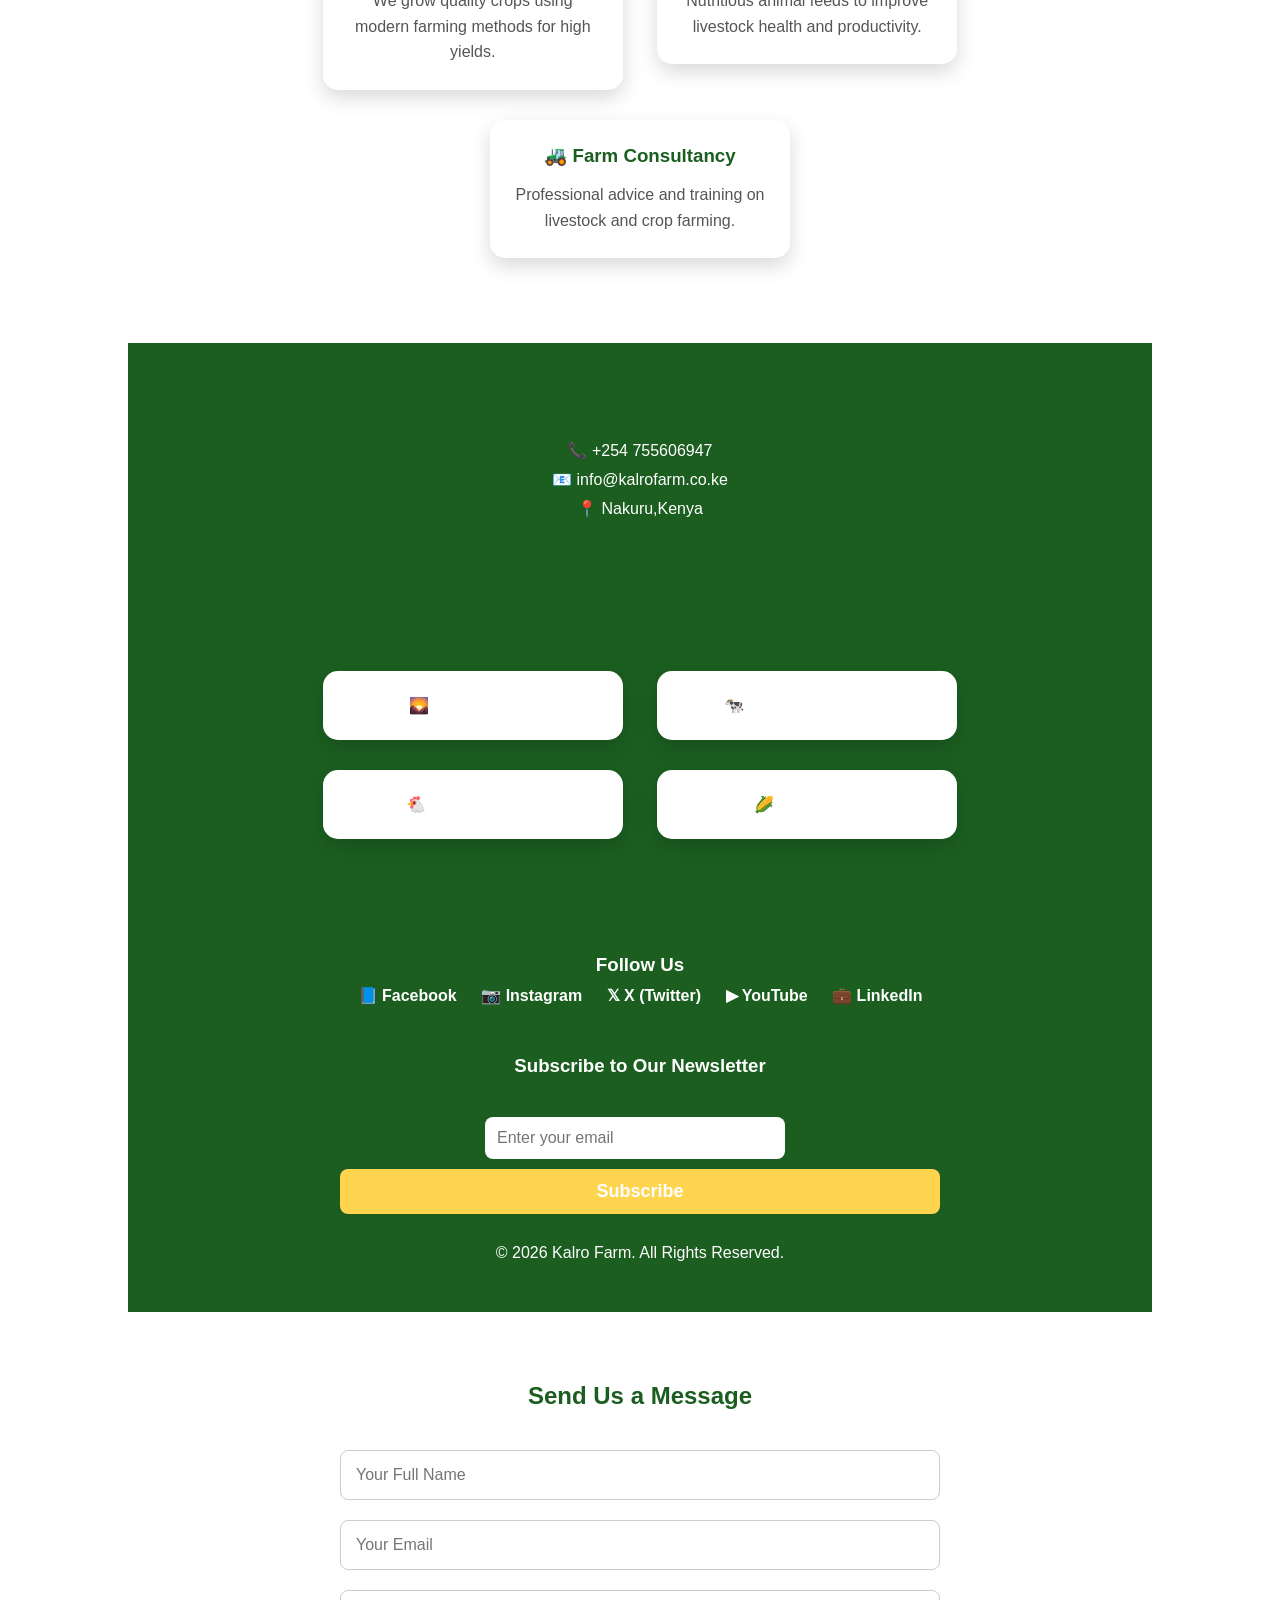
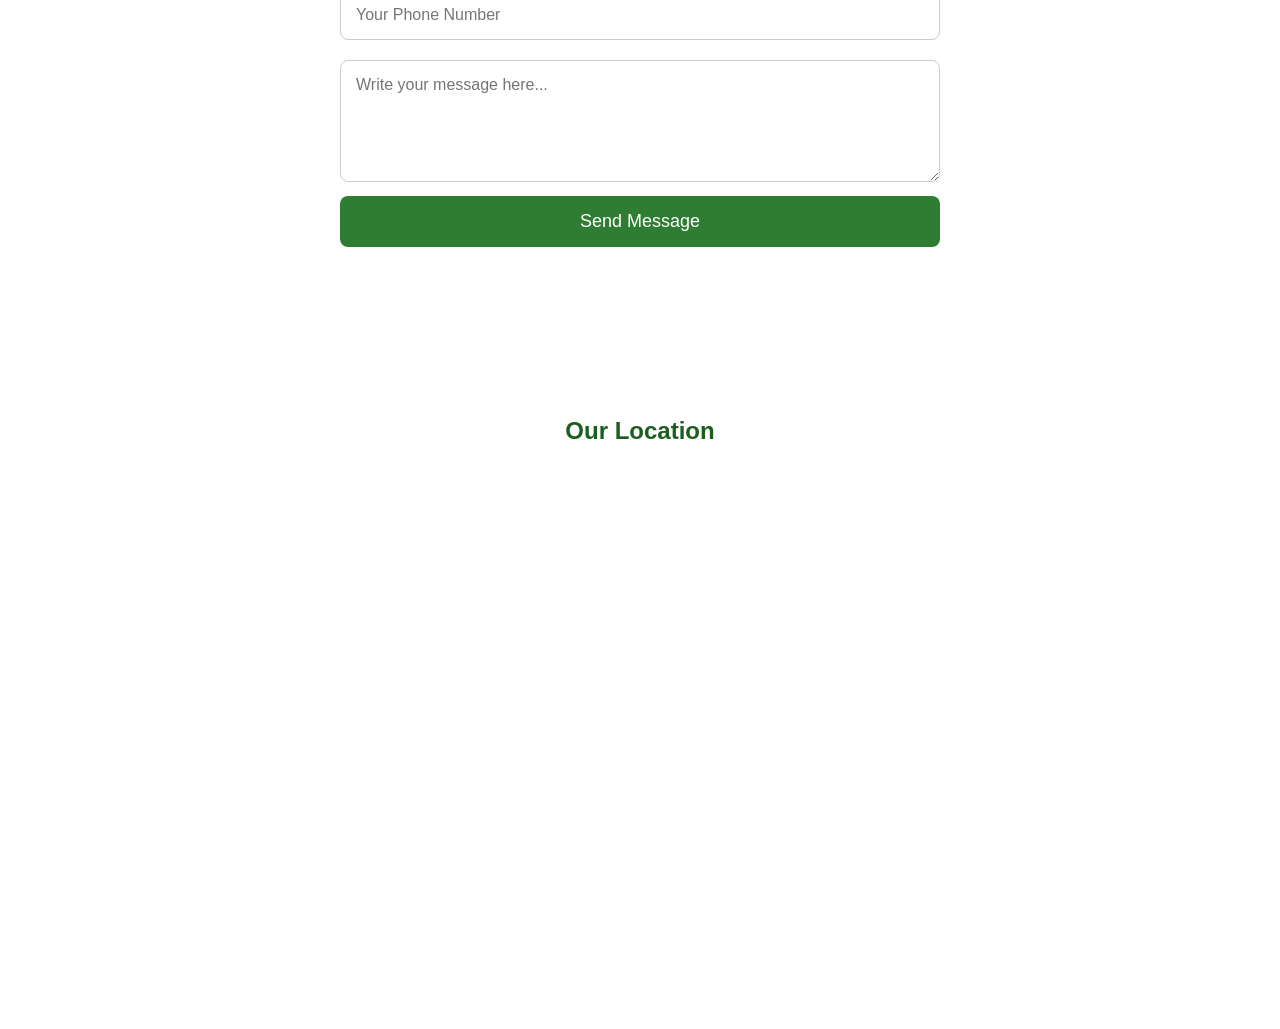
==== commit 210c7bbe: "Added social media links and newsletter" ====
--- a/index.html
+++ b/index.html
@@ -213,6 +213,23 @@
     <div class="card">🐔 Poultry Houses</div>
     <div class="card">🌽 Crop Fields</div>
 </section>
+<div class="social-links">
+    <h3>Follow Us</h3>
+
+    <a href="https://facebook.com" target="_blank">📘 Facebook</a>
+    <a href="https://instagram.com" target="_blank">📷 Instagram</a>
+    <a href="https://x.com" target="_blank">𝕏 X (Twitter)</a>
+    <a href="https://youtube.com" target="_blank">▶ YouTube</a>
+    <a href="https://linkedin.com" target="_blank">💼 LinkedIn</a>
+</div>
+<div class="newsletter">
+    <h3>Subscribe to Our Newsletter</h3>
+
+    <form>
+        <input type="email" placeholder="Enter your email" required>
+        <button type="submit">Subscribe</button>
+    </form>
+</div>
     <p>&copy; 2026 Kalro Farm. All Rights Reserved.</p>
 
 </footer>
--- a/style.css
+++ b/style.css
@@ -360,4 +360,49 @@
     background:#1b5e20;
     color:white;
     transform:scale(1.05);
+}
+/* SOCIAL LINKS */
+
+.social-links{
+    margin-top:30px;
+}
+
+.social-links a{
+    display:inline-block;
+    margin:10px;
+    color:white;
+    text-decoration:none;
+    font-weight:bold;
+}
+
+.social-links a:hover{
+    color:#ffd54f;
+}
+
+/* NEWSLETTER */
+
+.newsletter{
+    margin-top:40px;
+}
+
+.newsletter input{
+    width:300px;
+    max-width:90%;
+    padding:12px;
+    border:none;
+    border-radius:8px;
+    margin-right:10px;
+}
+
+.newsletter button{
+    padding:12px 25px;
+    background:#ffd54f;
+    border:none;
+    border-radius:8px;
+    font-weight:bold;
+    cursor:pointer;
+}
+
+.newsletter button:hover{
+    background:white;
 }
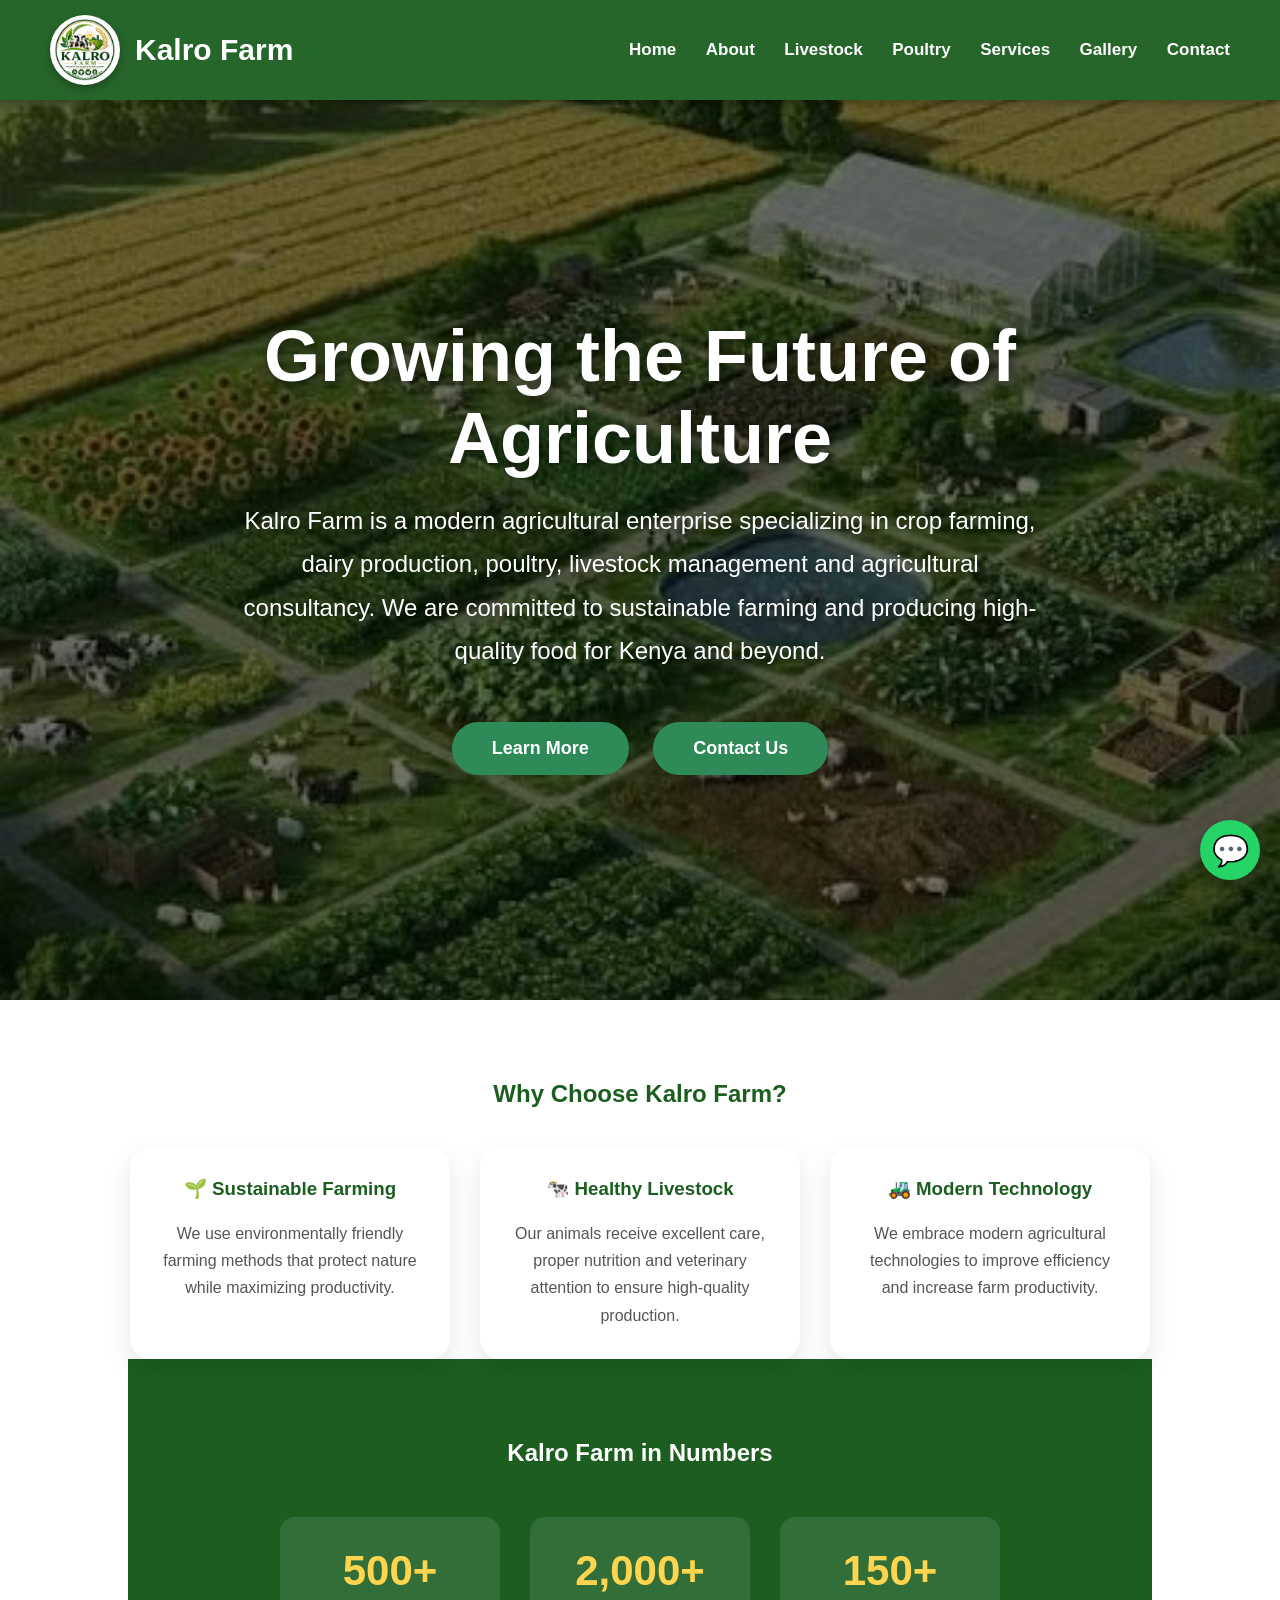
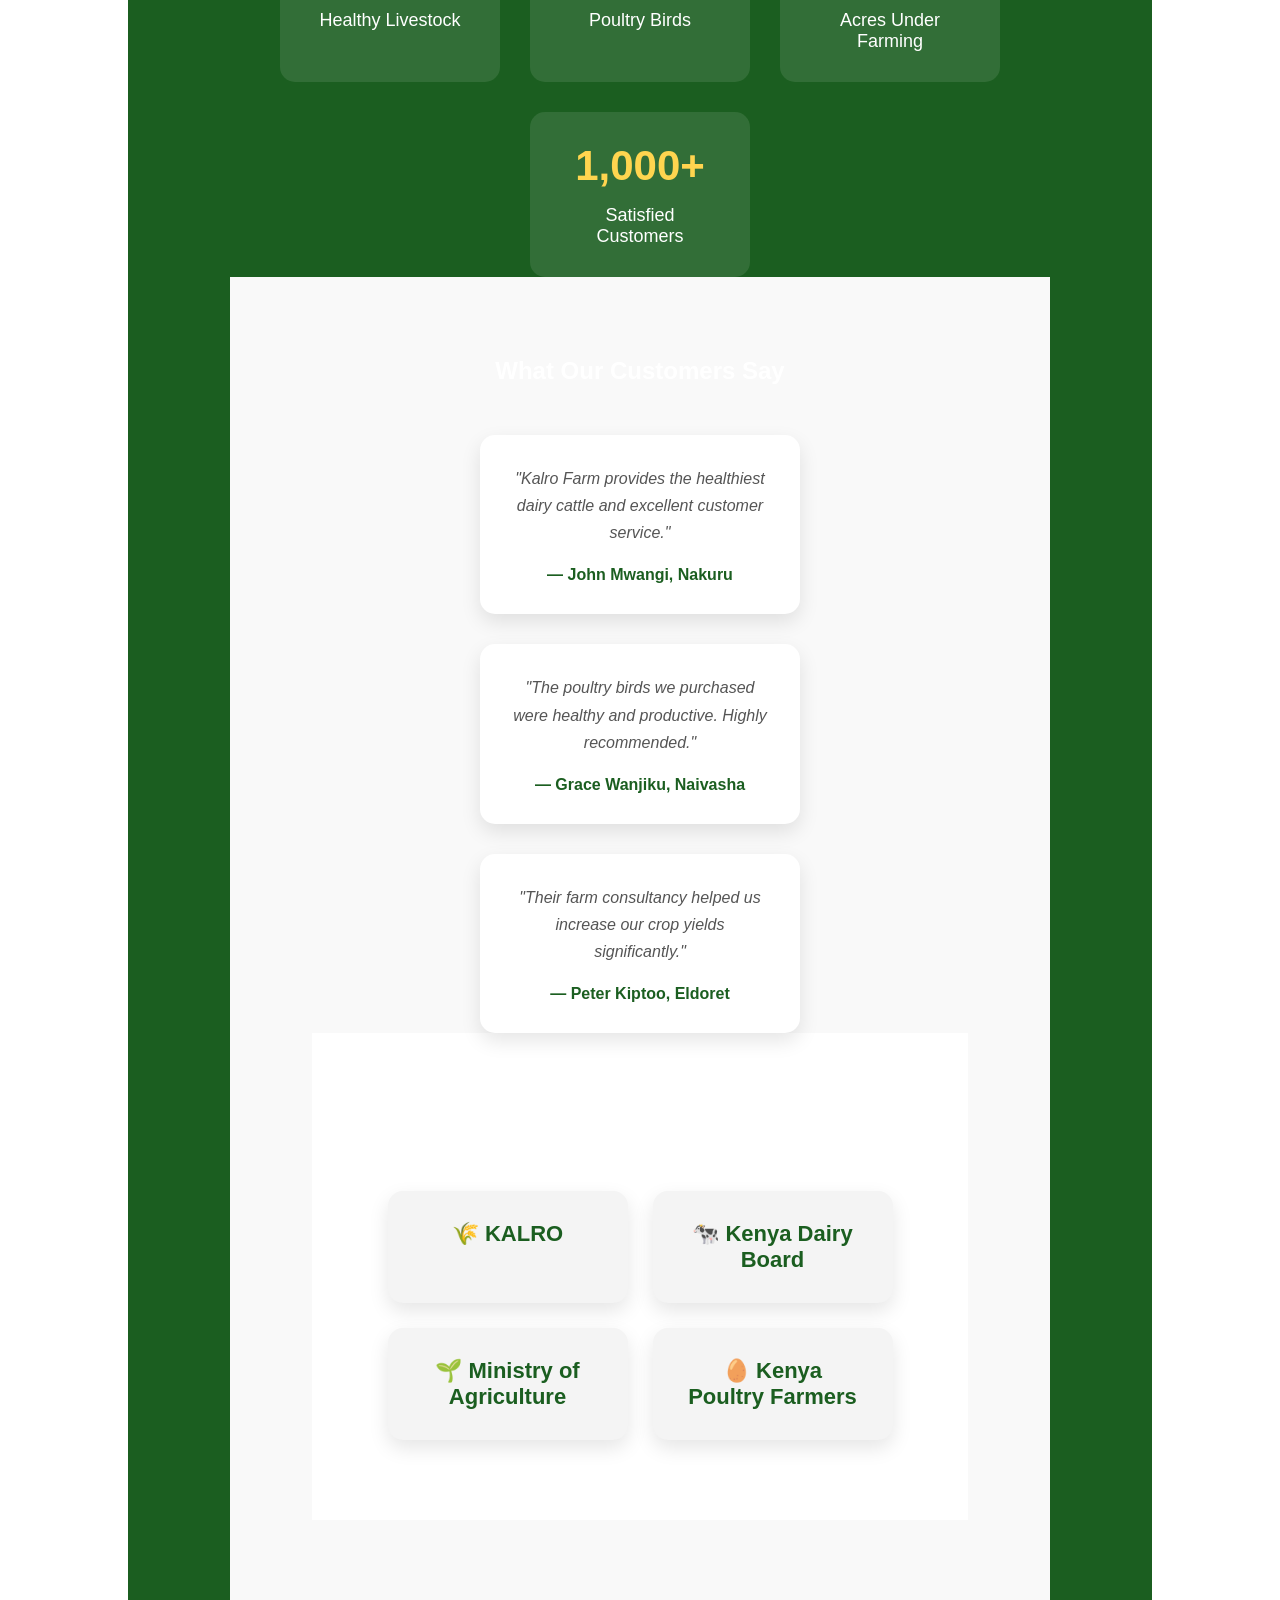
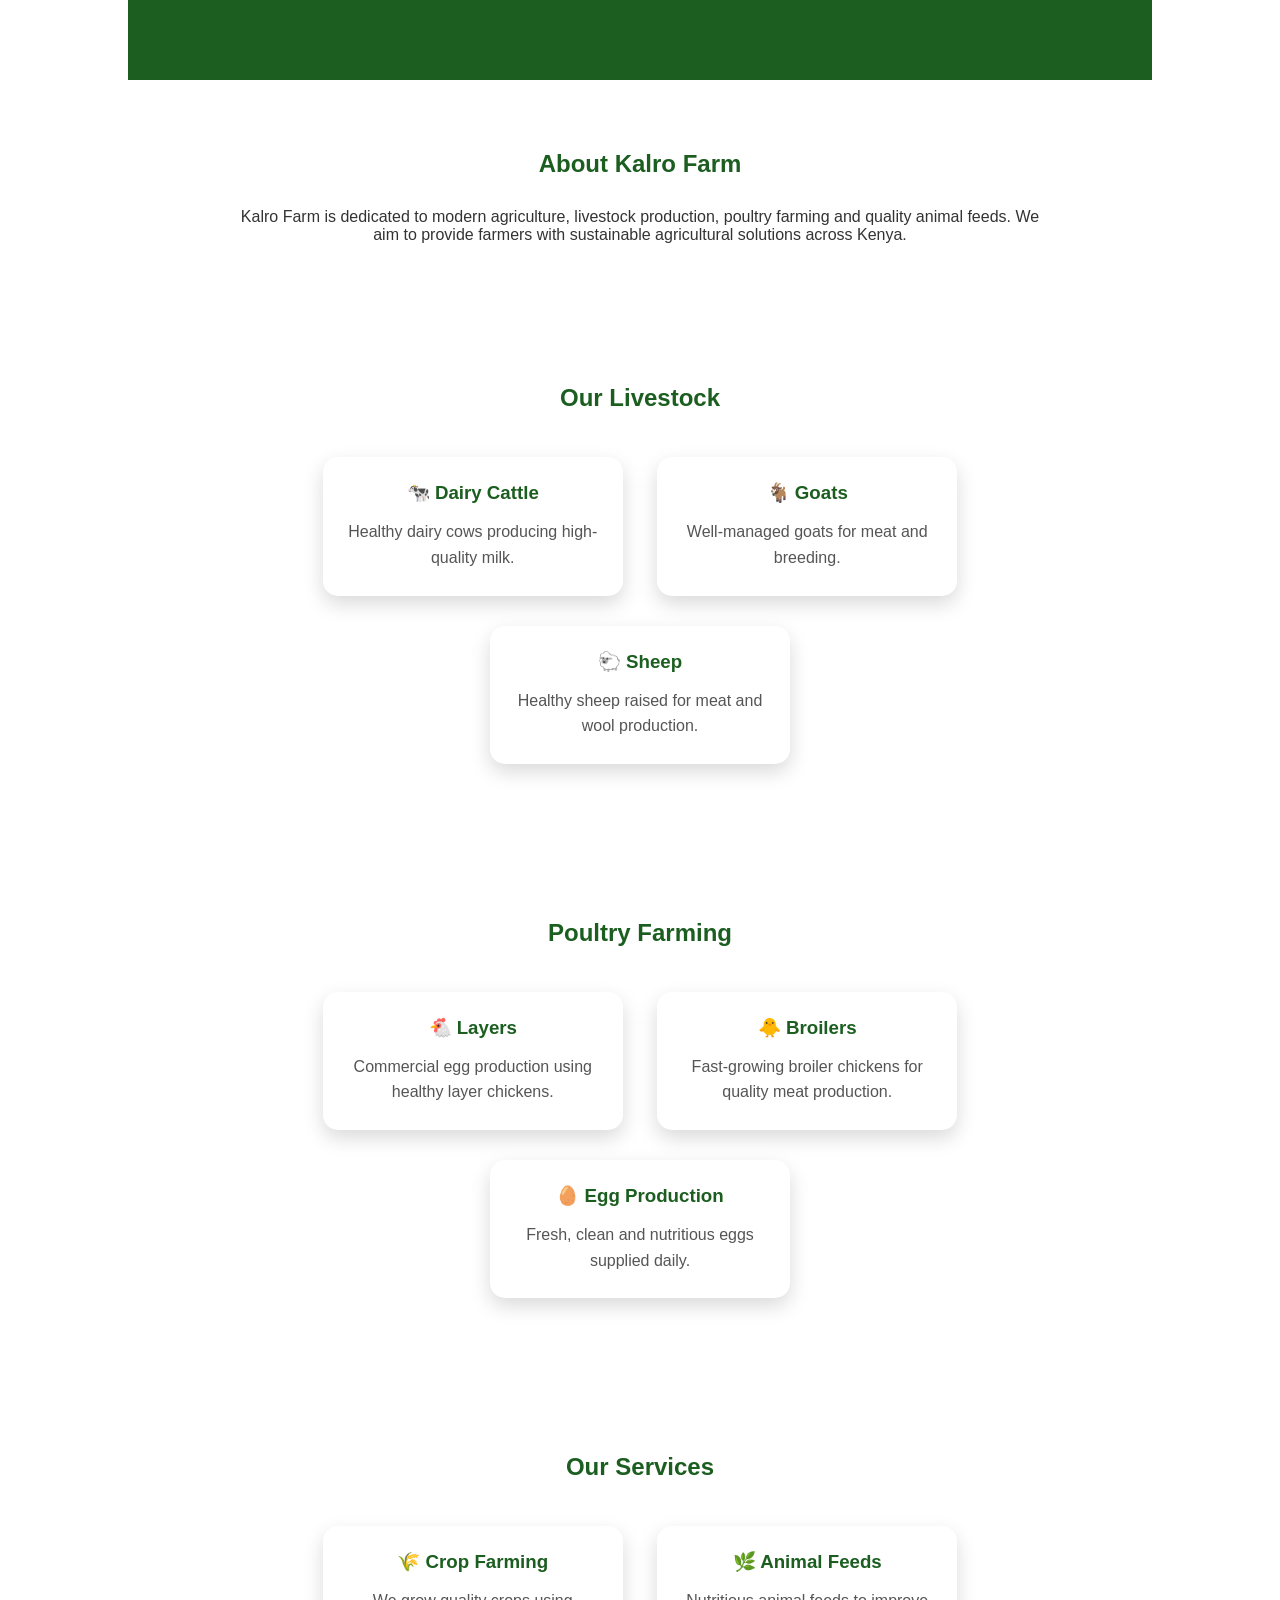
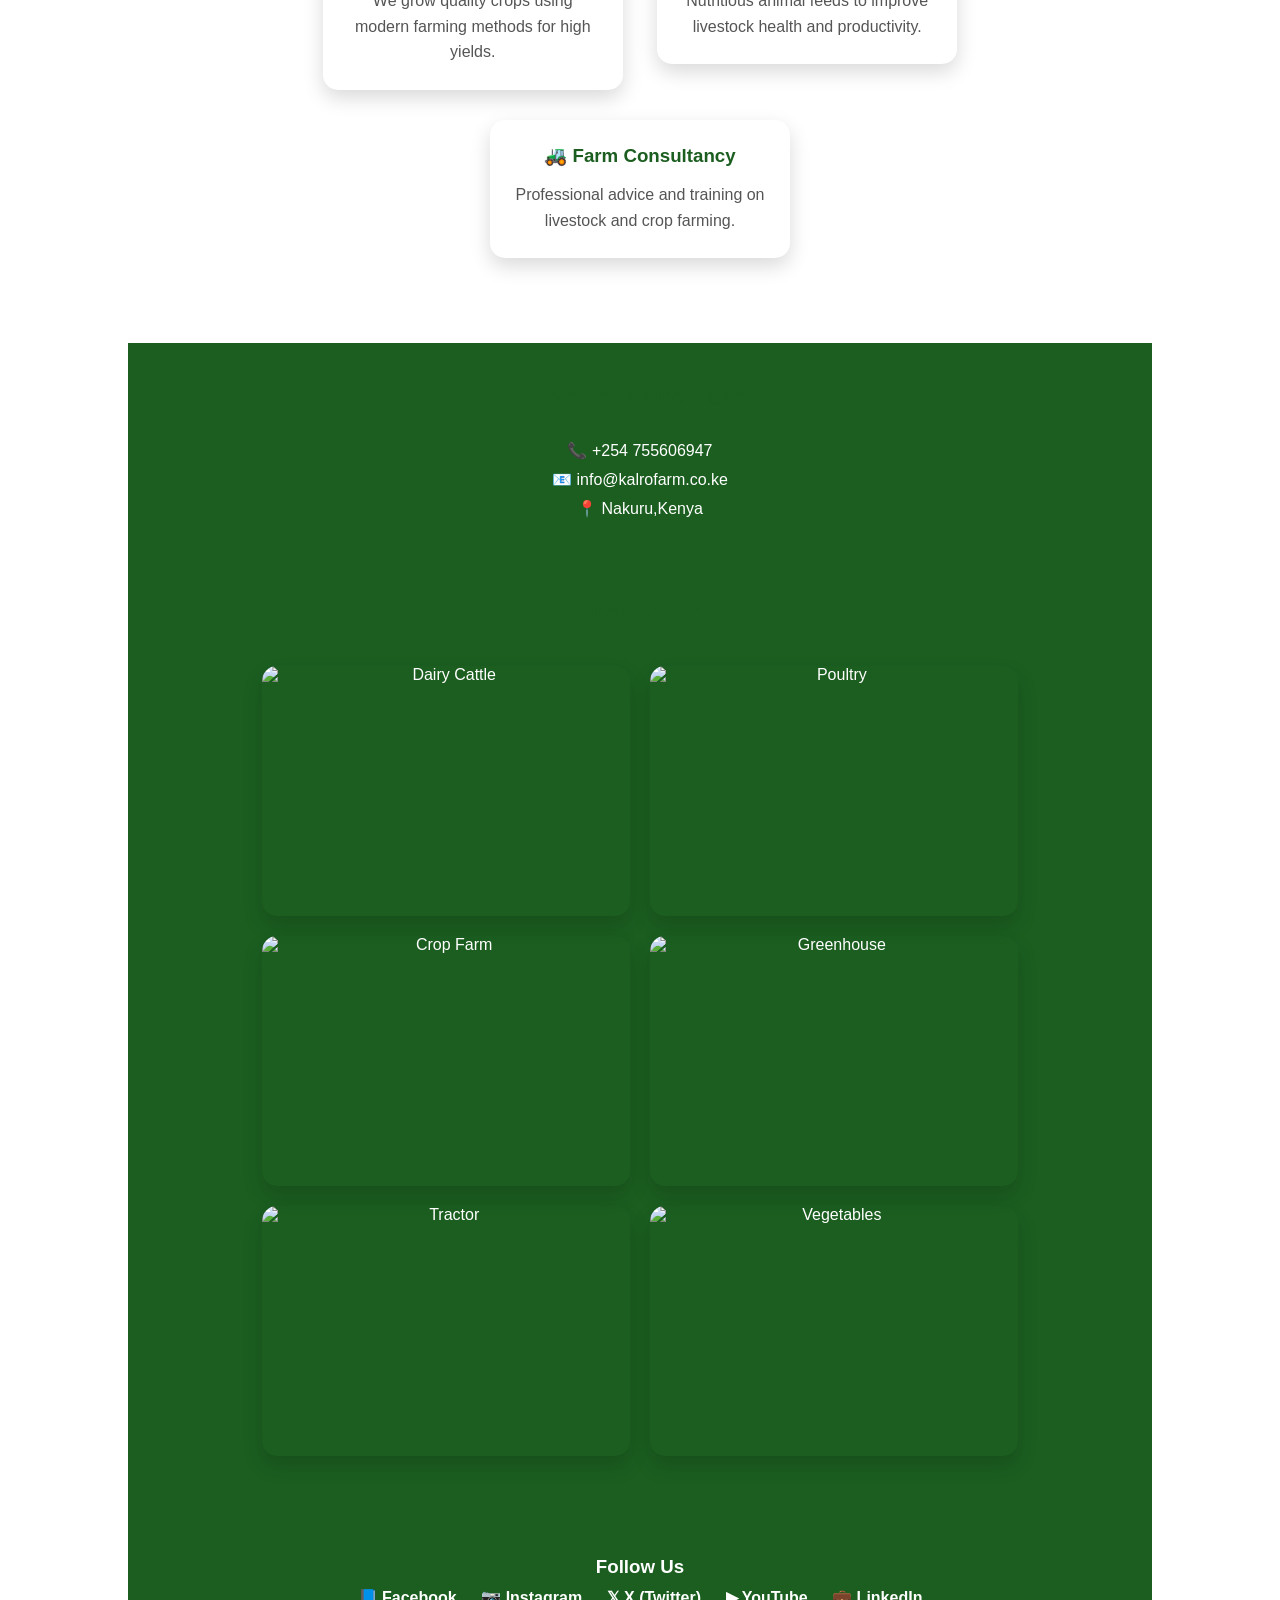
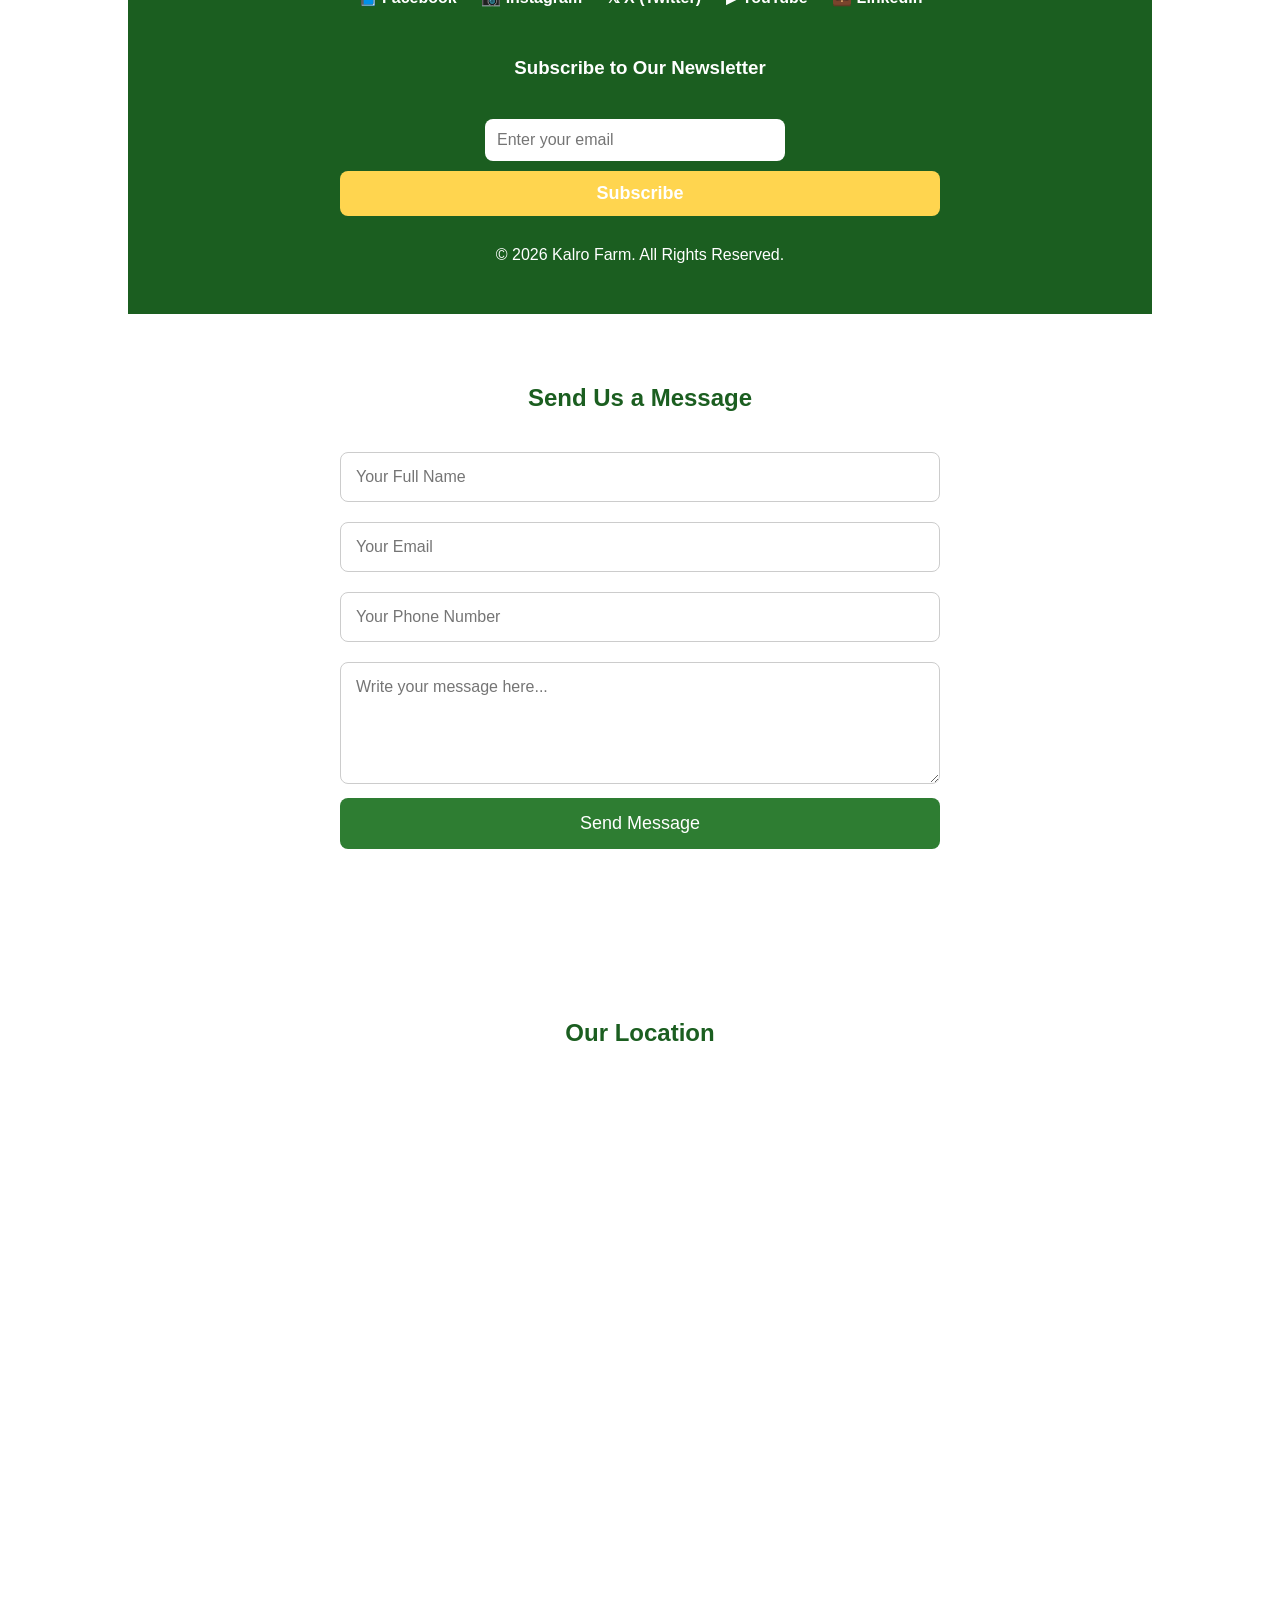
==== commit bb686515: "Added professional image gallery" ====
--- a/index.html
+++ b/index.html
@@ -206,12 +206,25 @@
     <p>📧 info@kalrofarm.co.ke</p>
     <p>📍 Nakuru,Kenya</p>
 <section id="gallery">
+
     <h2>Farm Gallery</h2>
 
-    <div class="card">🌄 Beautiful Farm</div>
-    <div class="card">🐄 Healthy Dairy Cattle</div>
-    <div class="card">🐔 Poultry Houses</div>
-    <div class="card">🌽 Crop Fields</div>
+    <div class="gallery">
+
+        <img src="images/dairy.jpg" alt="Dairy Cattle">
+
+        <img src="images/poultry.jpg" alt="Poultry">
+
+        <img src="images/crops.jpg" alt="Crop Farm">
+
+        <img src="images/greenhouse.jpg" alt="Greenhouse">
+
+        <img src="images/tractor.jpg" alt="Tractor">
+
+        <img src="images/vegetables.jpg" alt="Vegetables">
+
+    </div>
+
 </section>
 <div class="social-links">
     <h3>Follow Us</h3>
@@ -262,7 +275,7 @@
     </iframe>
 </section>
 </footer>
-
+<button id="topBtn" onclick="topFunction()">⬆</button>
 <script src="script.js"></script>
 
 </body>
--- a/style.css
+++ b/style.css
@@ -405,4 +405,53 @@
 
 .newsletter button:hover{
     background:white;
+}
+/* BACK TO TOP BUTTON */
+
+#topBtn{
+    display:none;
+    position:fixed;
+    bottom:30px;
+    left:30px;
+    z-index:999;
+
+    width:55px;
+    height:55px;
+
+    border:none;
+    border-radius:50%;
+
+    background:#1b5e20;
+    color:white;
+
+    font-size:22px;
+    cursor:pointer;
+
+    transition:.3s;
+}
+
+#topBtn:hover{
+    background:#2e8b57;
+    transform:scale(1.1);
+}
+/* GALLERY */
+
+.gallery{
+    display:grid;
+    grid-template-columns:repeat(auto-fit,minmax(280px,1fr));
+    gap:20px;
+    margin-top:40px;
+}
+
+.gallery img{
+    width:100%;
+    height:250px;
+    object-fit:cover;
+    border-radius:15px;
+    transition:.4s;
+    box-shadow:0 10px 20px rgba(0,0,0,.15);
+}
+
+.gallery img:hover{
+    transform:scale(1.05);
 }
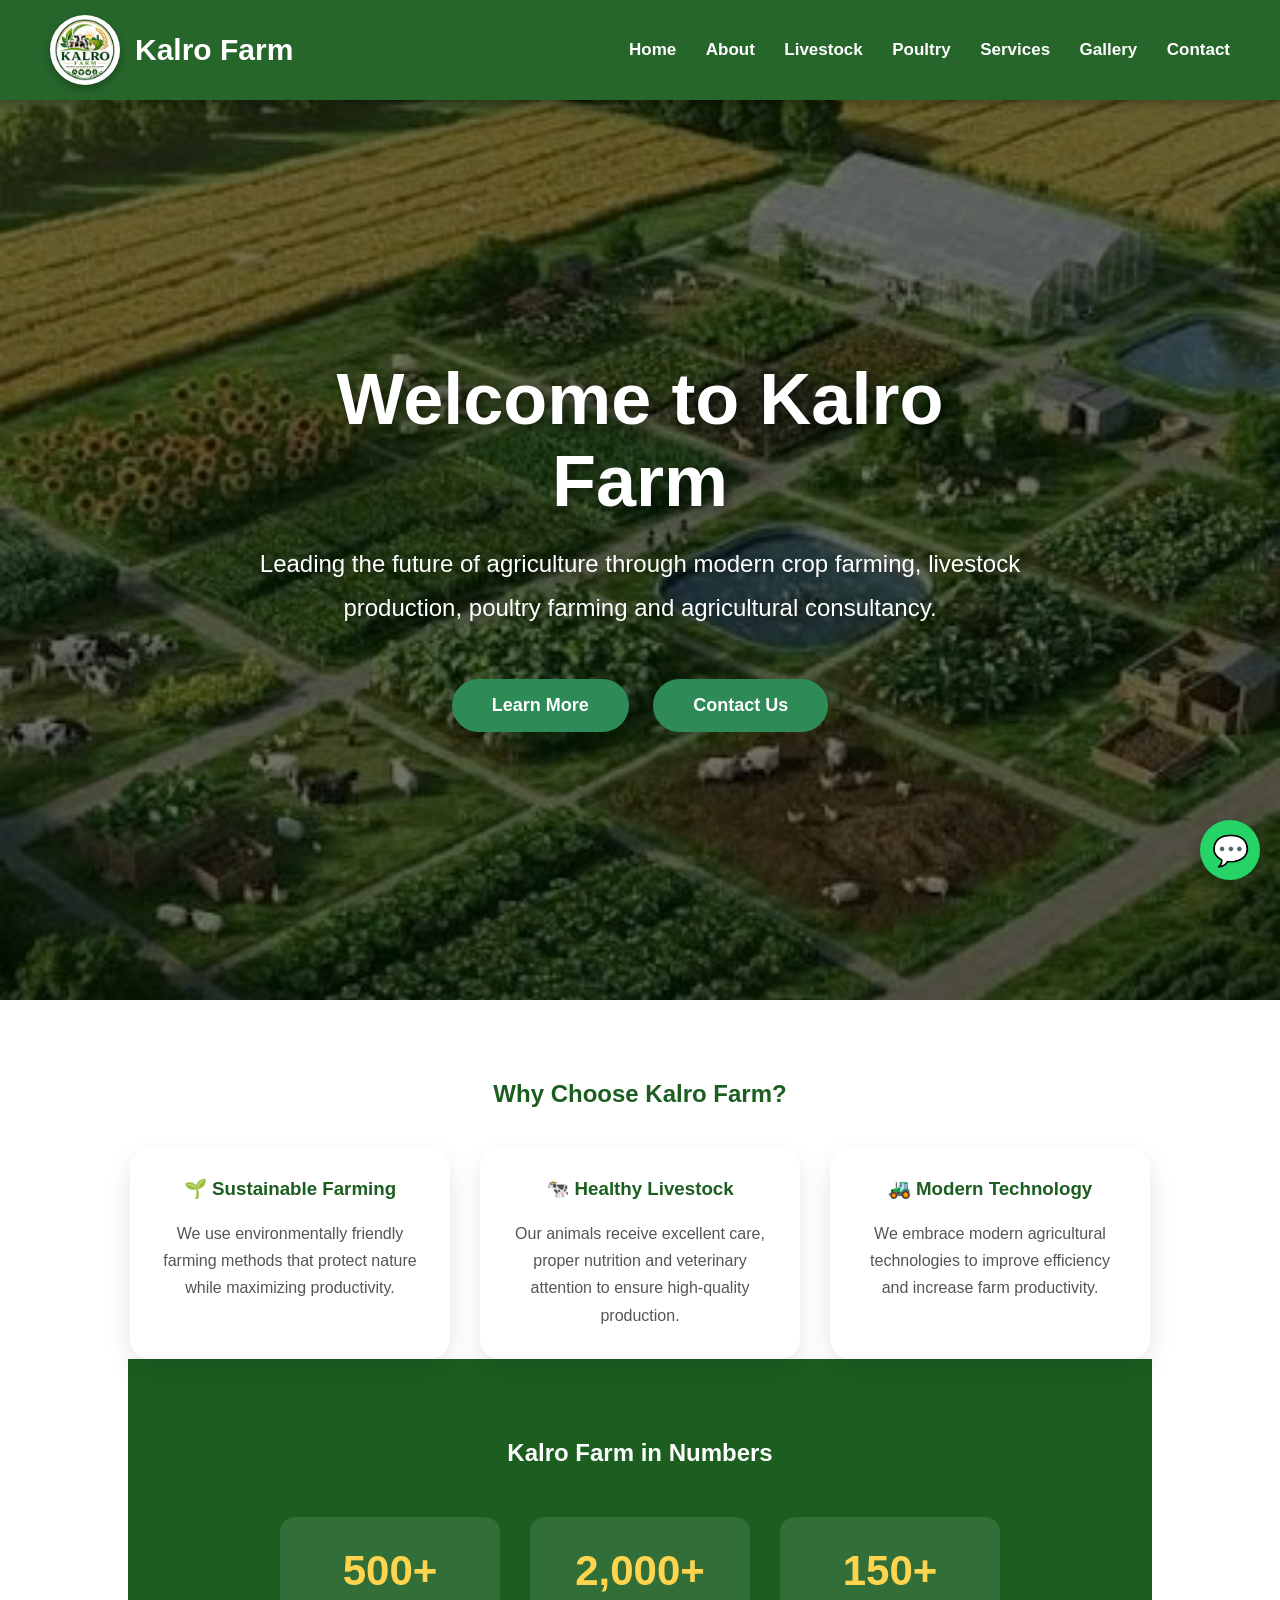
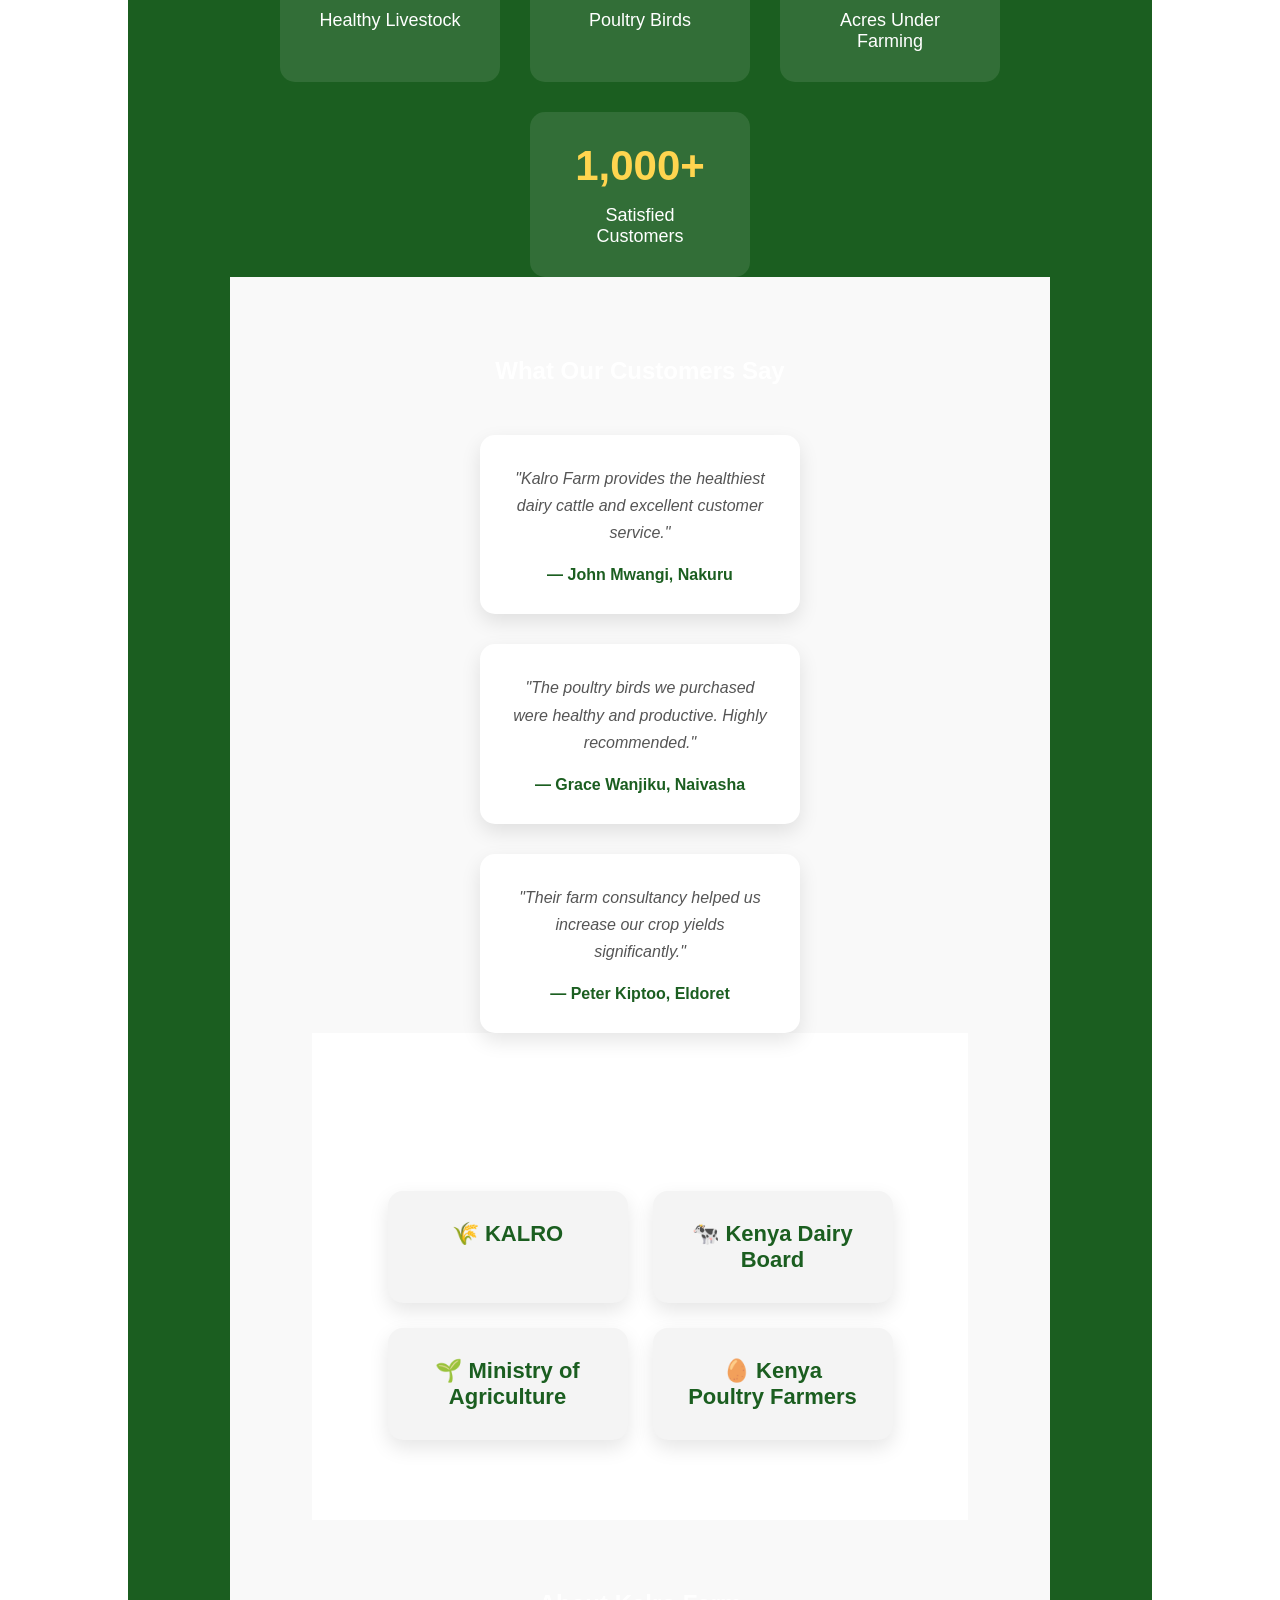
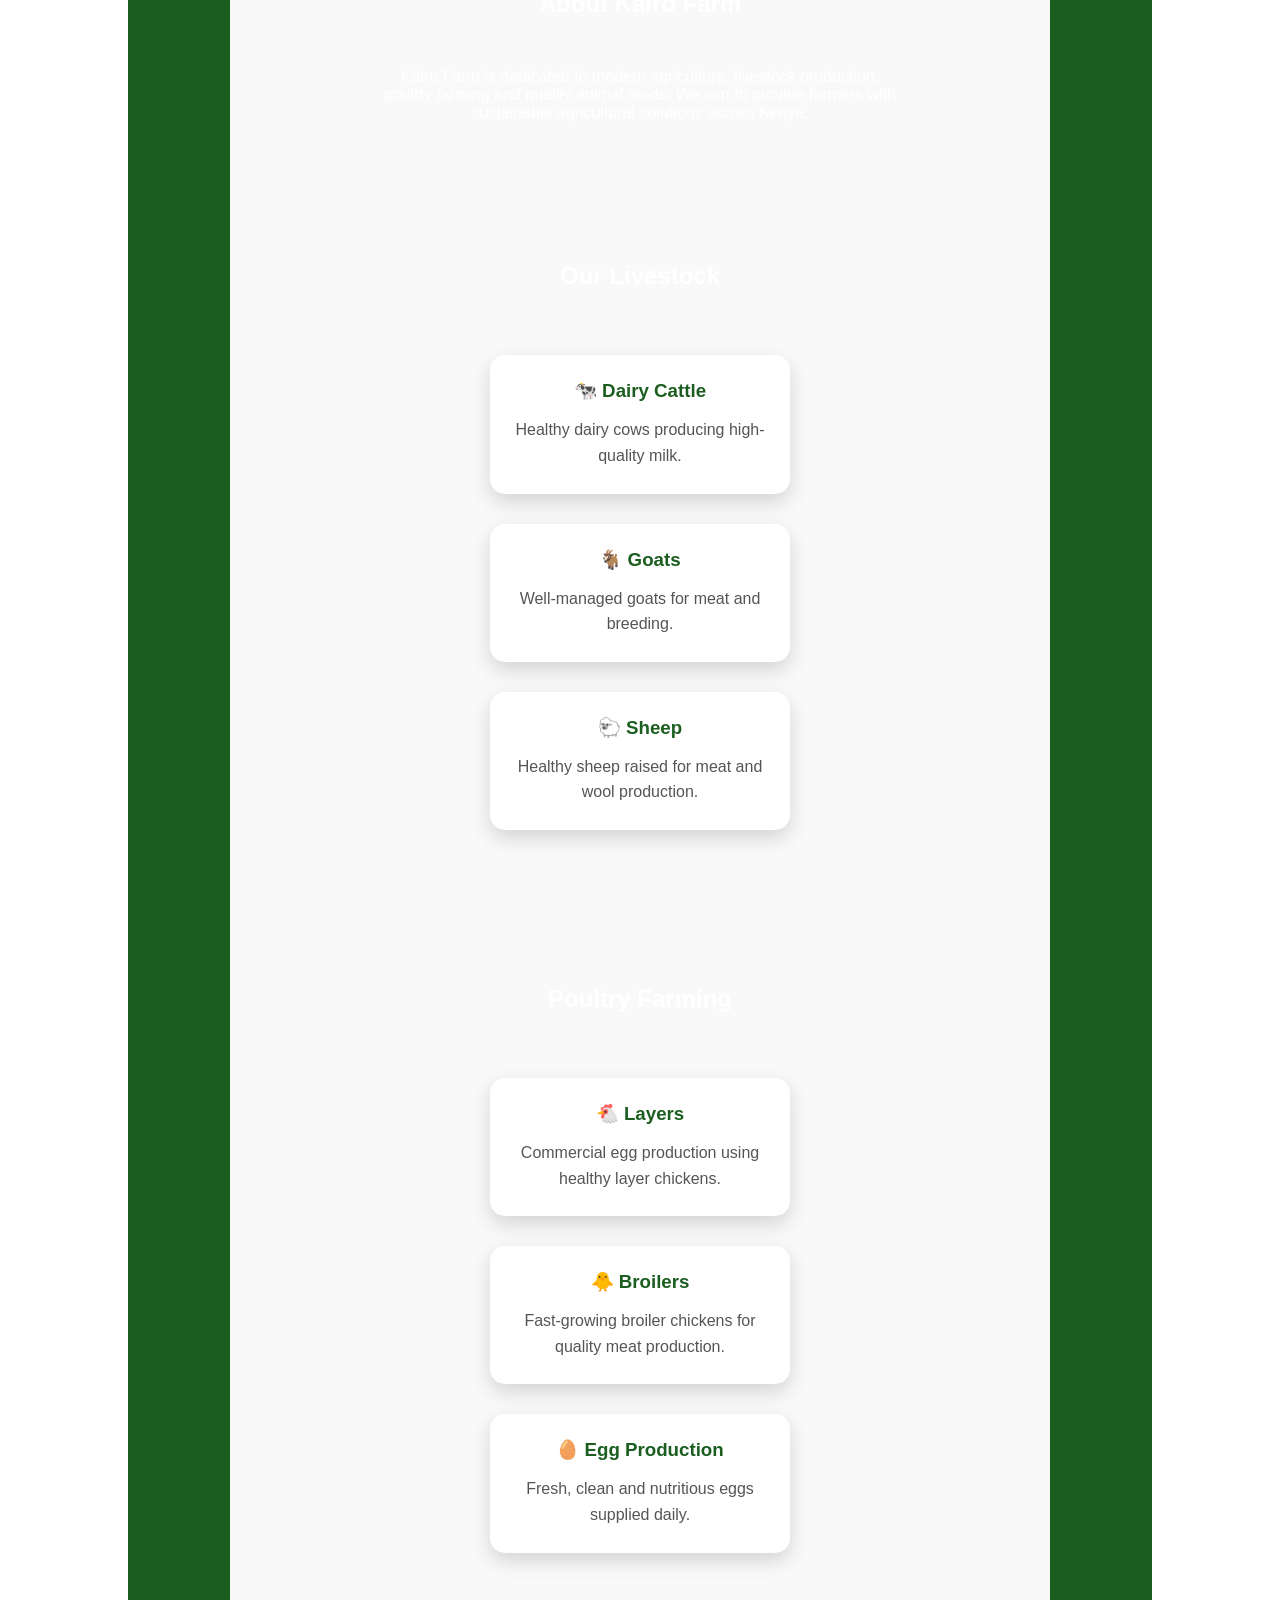
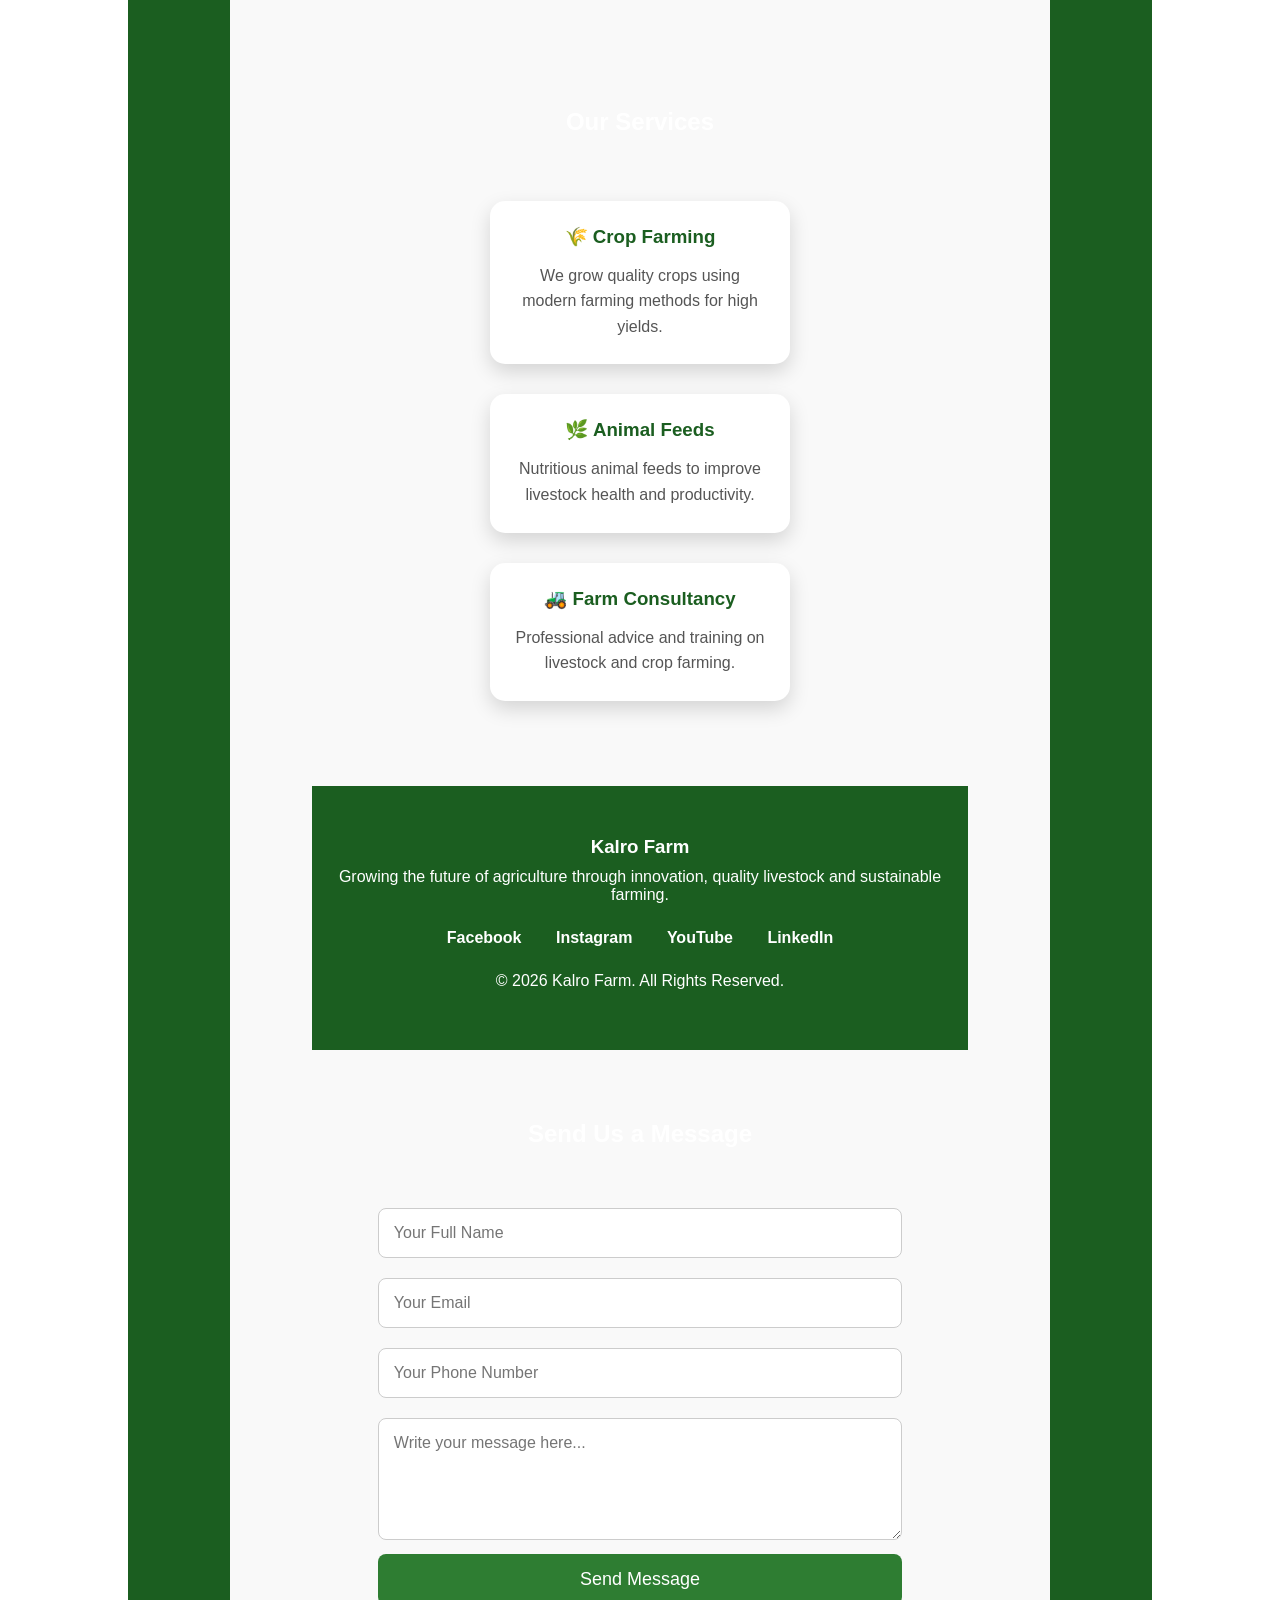
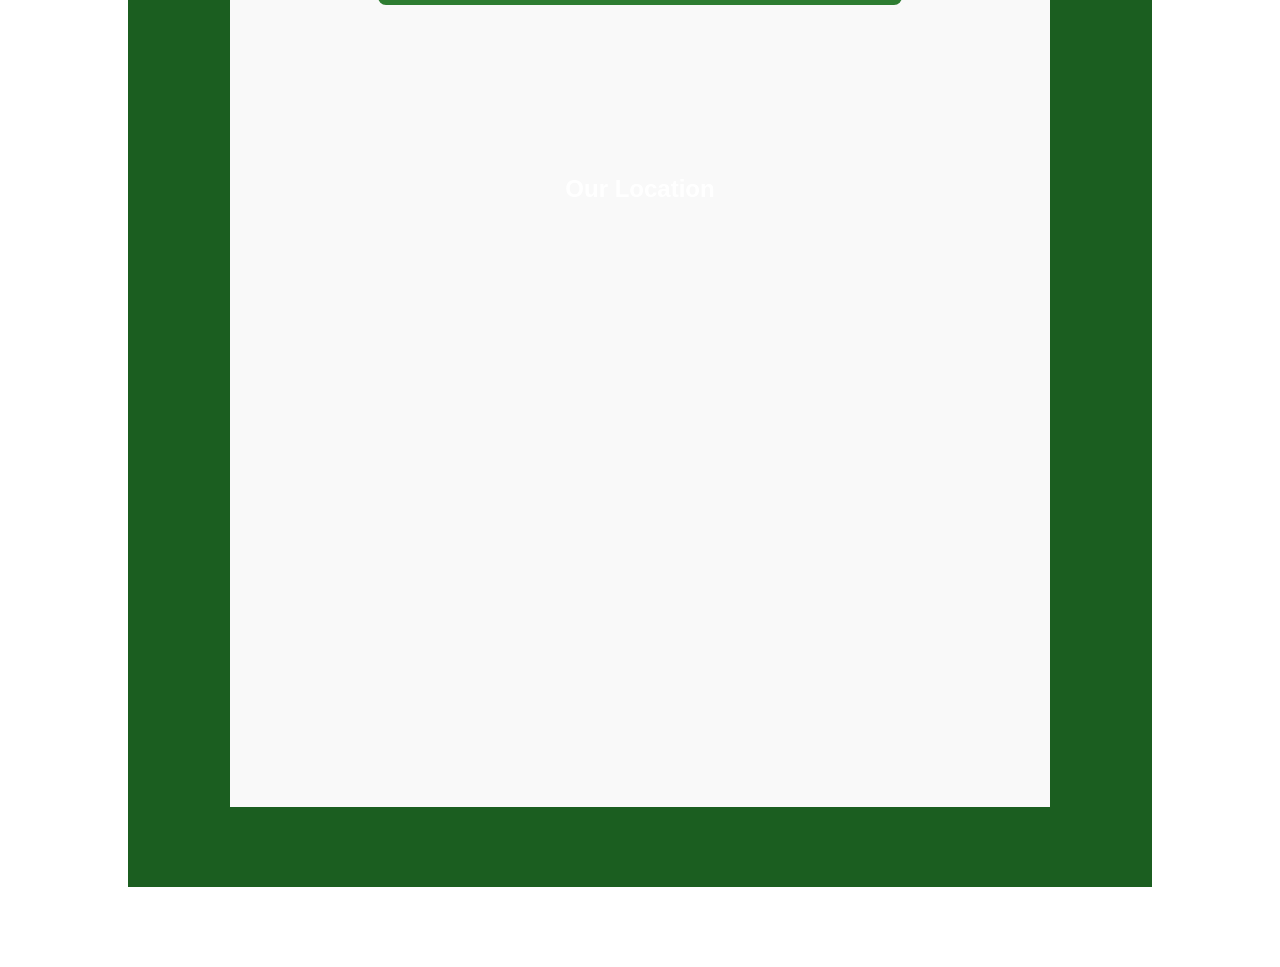
==== commit f0b60669: "Completed Kalro Farm website" ====
--- a/index.html
+++ b/index.html
@@ -32,14 +32,15 @@
 
 <section class="hero">
     <div class="hero-content">
-        <h1>Growing the Future of Agriculture</h1>
-
-       <p>
-Kalro Farm is a modern agricultural enterprise specializing in crop farming, dairy production, poultry, livestock management and agricultural consultancy. We are committed to sustainable farming and producing high-quality food for Kenya and beyond.
-</p>
-
-        <a href="pages/about.html" class="btn">Learn More</a>
-        <a href="pages/contact.html" class="btn btn-outline">Contact Us</a>
+        <h1>Welcome to Kalro Farm</h1>
+
+        <p>
+            Leading the future of agriculture through modern crop farming,
+            livestock production, poultry farming and agricultural consultancy.
+        </p>
+
+        <a href="#about" class="btn">Learn More</a>
+        <a href="#contact" class="btn btn-outline">Contact Us</a>
     </div>
 </section>
 <section class="why-us">
@@ -129,10 +130,8 @@
         <div class="partner-card">🥚 Kenya Poultry Farmers</div>
 
     </div>
-
-</section>
-</section>
-</section>
+</section>
+
 <section id="about">
     <h2>About Kalro Farm</h2>
 
@@ -199,51 +198,28 @@
         <p>Professional advice and training on livestock and crop farming.</p>
     </div>
 </section>
-<footer id="contact">
-    <h2>Contact Kalro Farm</h2>
-
-    <p>📞 +254 755606947</p>
-    <p>📧 info@kalrofarm.co.ke</p>
-    <p>📍 Nakuru,Kenya</p>
-<section id="gallery">
-
-    <h2>Farm Gallery</h2>
-
-    <div class="gallery">
-
-        <img src="images/dairy.jpg" alt="Dairy Cattle">
-
-        <img src="images/poultry.jpg" alt="Poultry">
-
-        <img src="images/crops.jpg" alt="Crop Farm">
-
-        <img src="images/greenhouse.jpg" alt="Greenhouse">
-
-        <img src="images/tractor.jpg" alt="Tractor">
-
-        <img src="images/vegetables.jpg" alt="Vegetables">
-
-    </div>
-
-</section>
+<footer>
+
+<h3>Kalro Farm</h3>
+
+<p>
+Growing the future of agriculture through innovation,
+quality livestock and sustainable farming.
+</p>
+
 <div class="social-links">
-    <h3>Follow Us</h3>
-
-    <a href="https://facebook.com" target="_blank">📘 Facebook</a>
-    <a href="https://instagram.com" target="_blank">📷 Instagram</a>
-    <a href="https://x.com" target="_blank">𝕏 X (Twitter)</a>
-    <a href="https://youtube.com" target="_blank">▶ YouTube</a>
-    <a href="https://linkedin.com" target="_blank">💼 LinkedIn</a>
+
+<a href="#">Facebook</a>
+
+<a href="#">Instagram</a>
+
+<a href="#">YouTube</a>
+
+<a href="#">LinkedIn</a>
+
 </div>
-<div class="newsletter">
-    <h3>Subscribe to Our Newsletter</h3>
-
-    <form>
-        <input type="email" placeholder="Enter your email" required>
-        <button type="submit">Subscribe</button>
-    </form>
-</div>
-    <p>&copy; 2026 Kalro Farm. All Rights Reserved.</p>
+
+<p>&copy; 2026 Kalro Farm. All Rights Reserved.</p>
 
 </footer>
 
--- a/style.css
+++ b/style.css
@@ -454,4 +454,62 @@
 
 .gallery img:hover{
     transform:scale(1.05);
+}
+.gallery{
+    display:grid;
+    grid-template-columns:repeat(auto-fit,minmax(280px,1fr));
+    gap:20px;
+    margin-top:30px;
+}
+
+.gallery img{
+    width:100%;
+    height:220px;
+    object-fit:cover;
+    border-radius:15px;
+    box-shadow:0 8px 20px rgba(0,0,0,.15);
+    transition:.3s;
+}
+
+.gallery img:hover{
+    transform:scale(1.05);
+}
+.contact-container{
+    display:flex;
+    justify-content:space-between;
+    gap:40px;
+    flex-wrap:wrap;
+    margin-top:40px;
+}
+
+.contact-info,
+.contact-form{
+    flex:1;
+    min-width:300px;
+}
+
+.contact-info p{
+    margin:15px 0;
+    font-size:18px;
+}
+footer{
+    background:#1b5e20;
+    color:white;
+    text-align:center;
+    padding:50px 20px;
+}
+
+.social-links{
+    margin:25px 0;
+}
+
+.social-links a{
+    color:white;
+    text-decoration:none;
+    margin:0 15px;
+    font-weight:bold;
+}
+
+.social-links a:hover{
+    color:#FFD54F;
 }
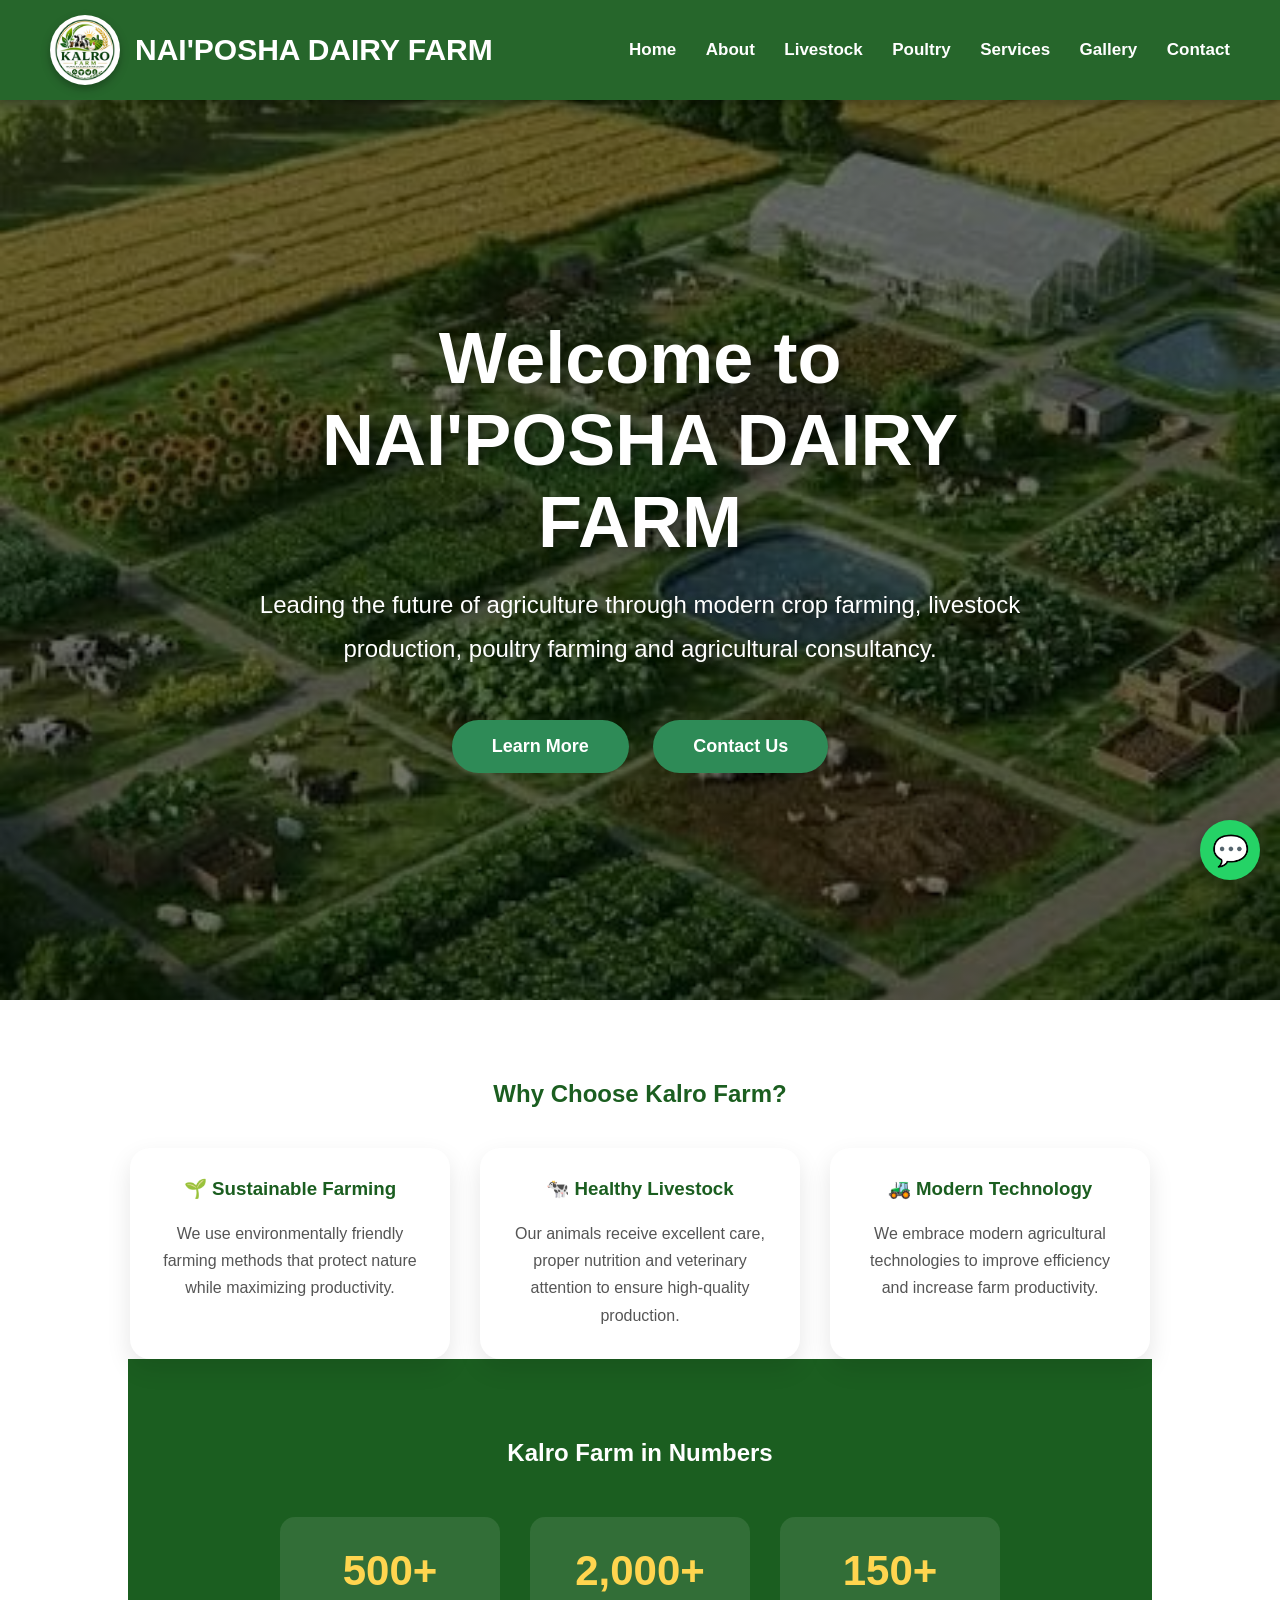
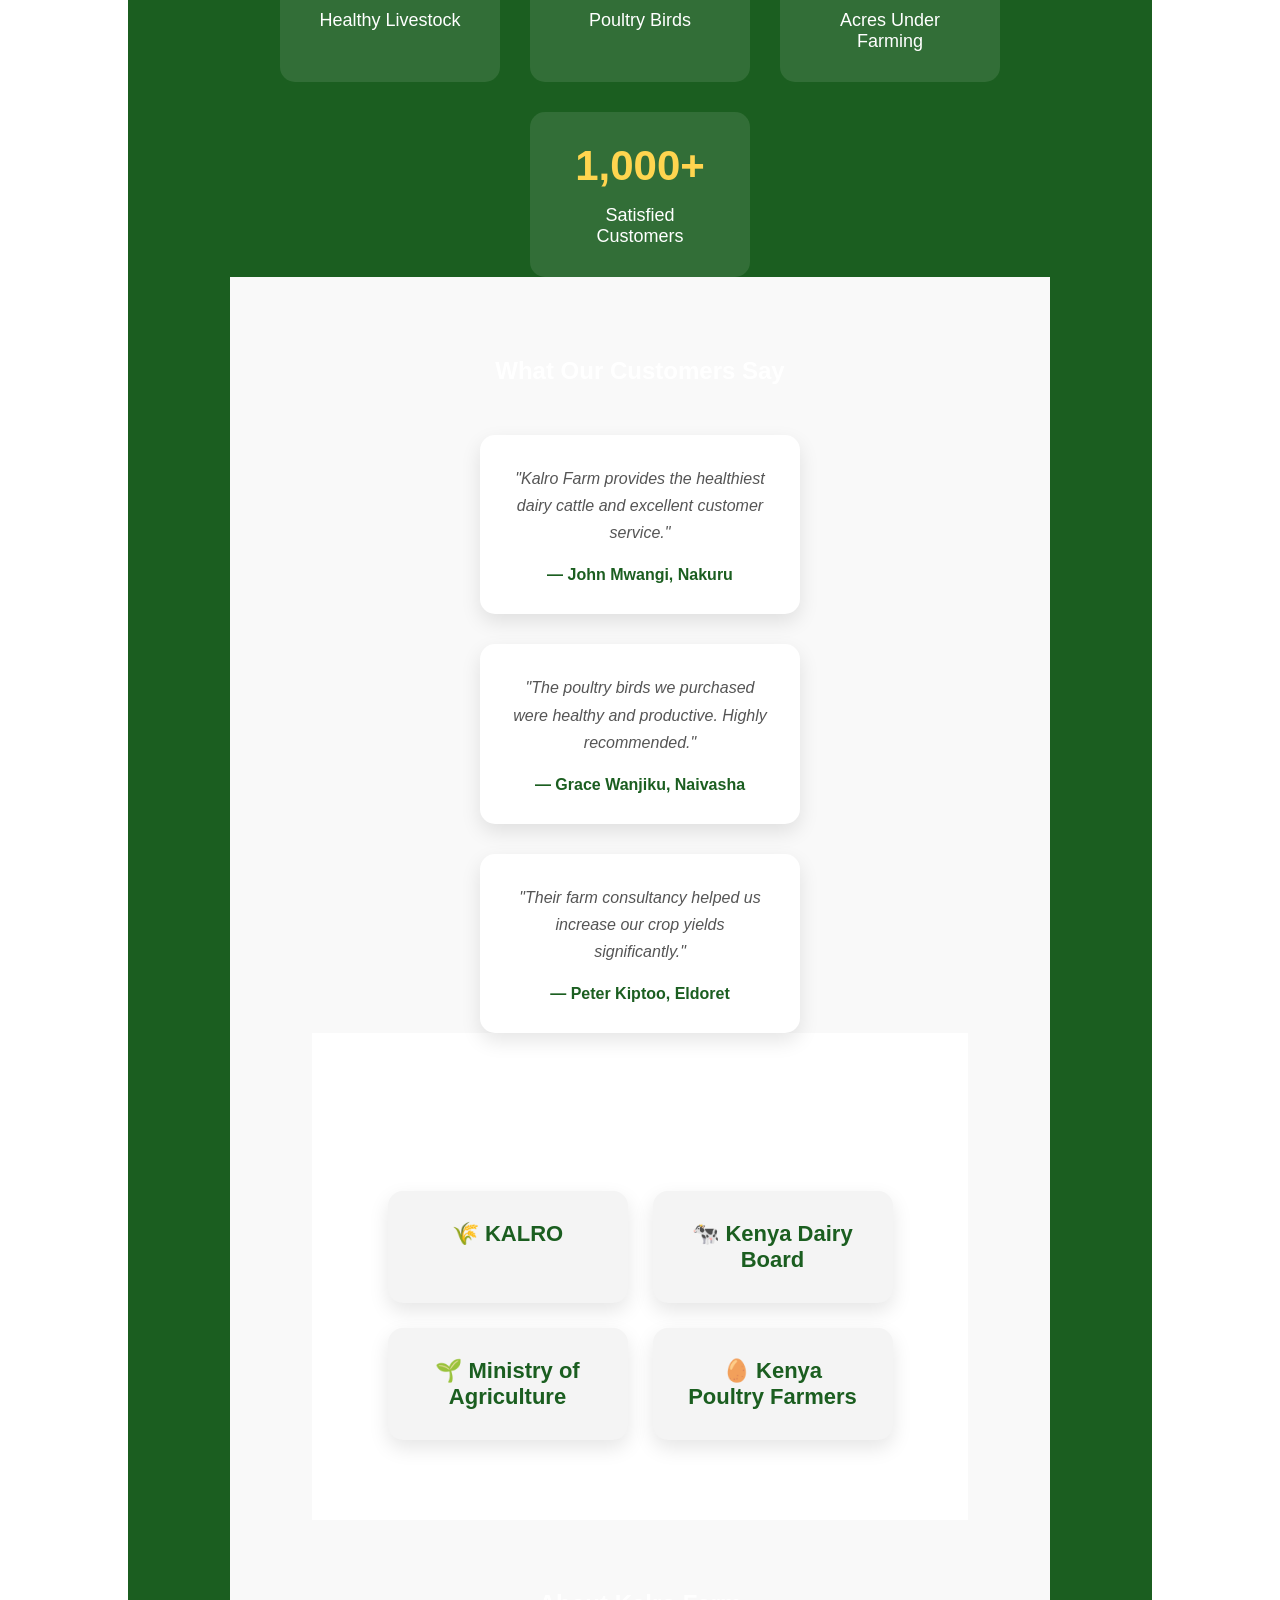
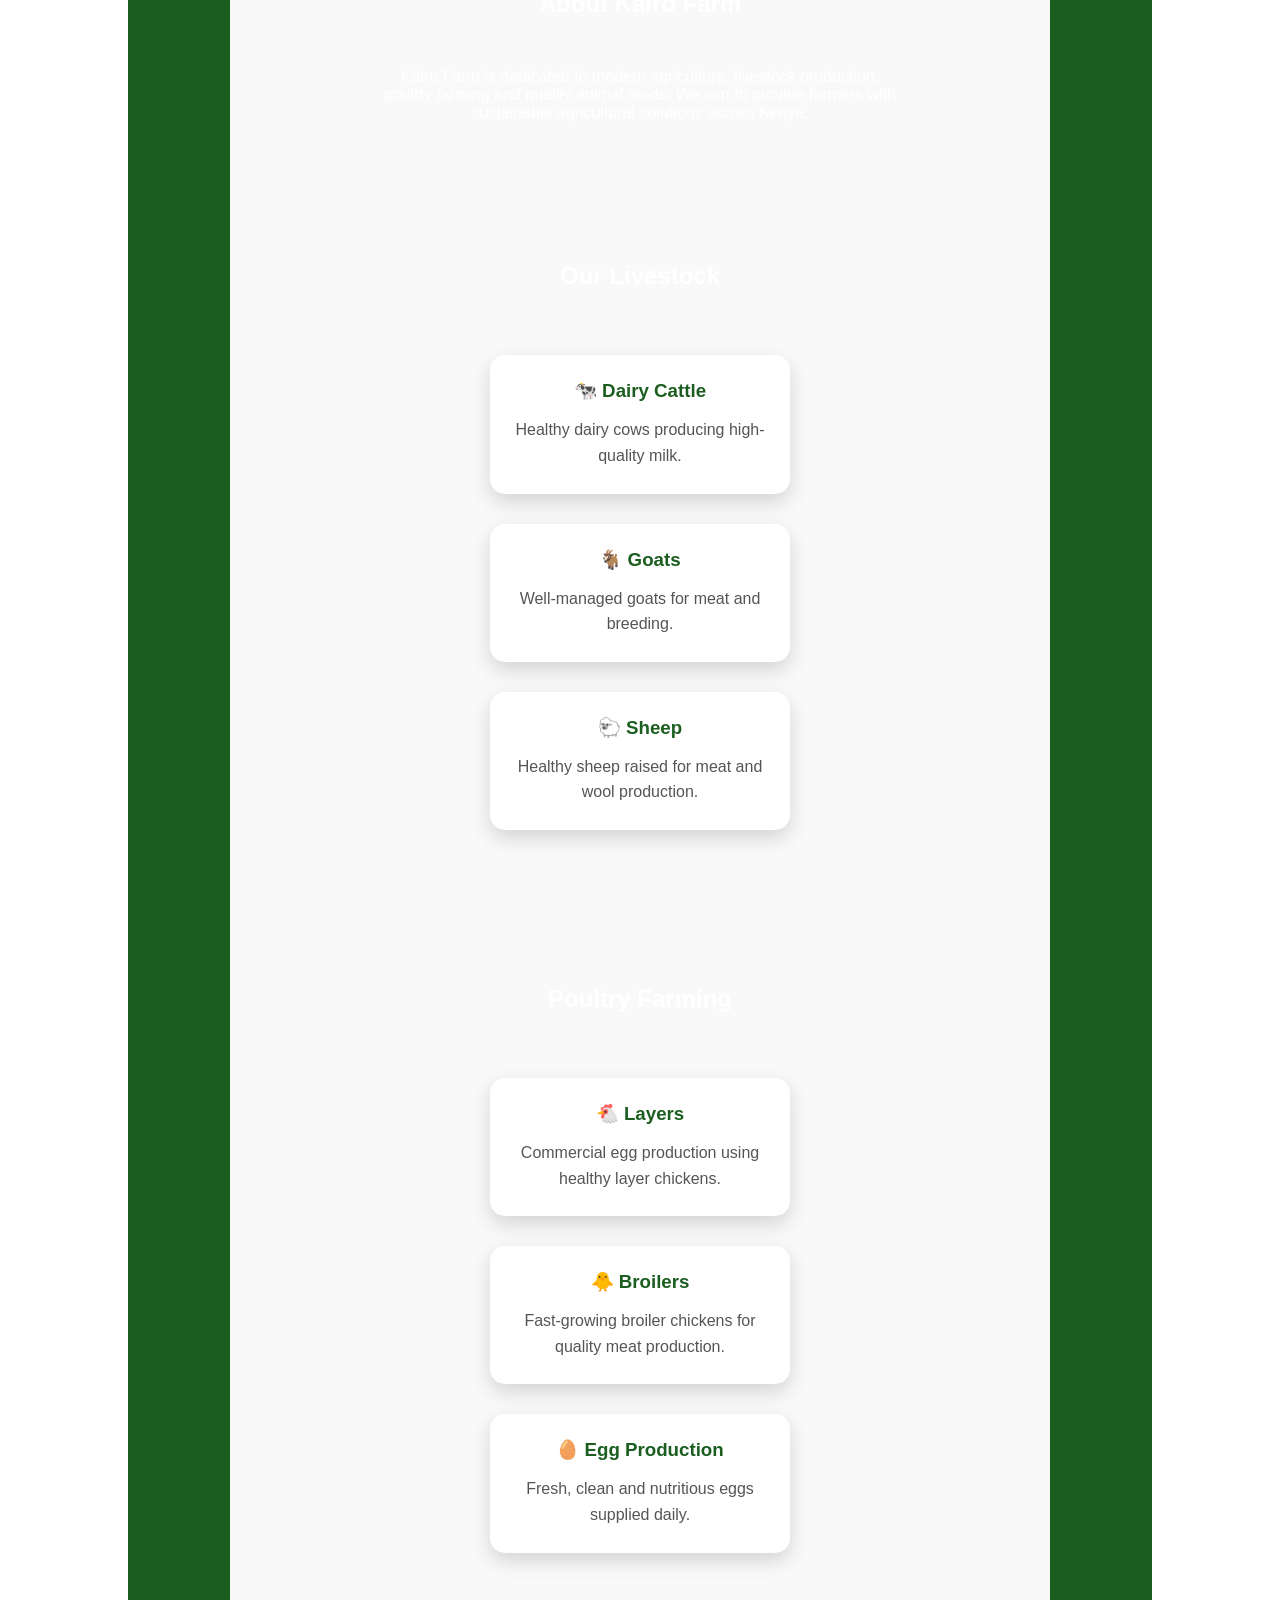
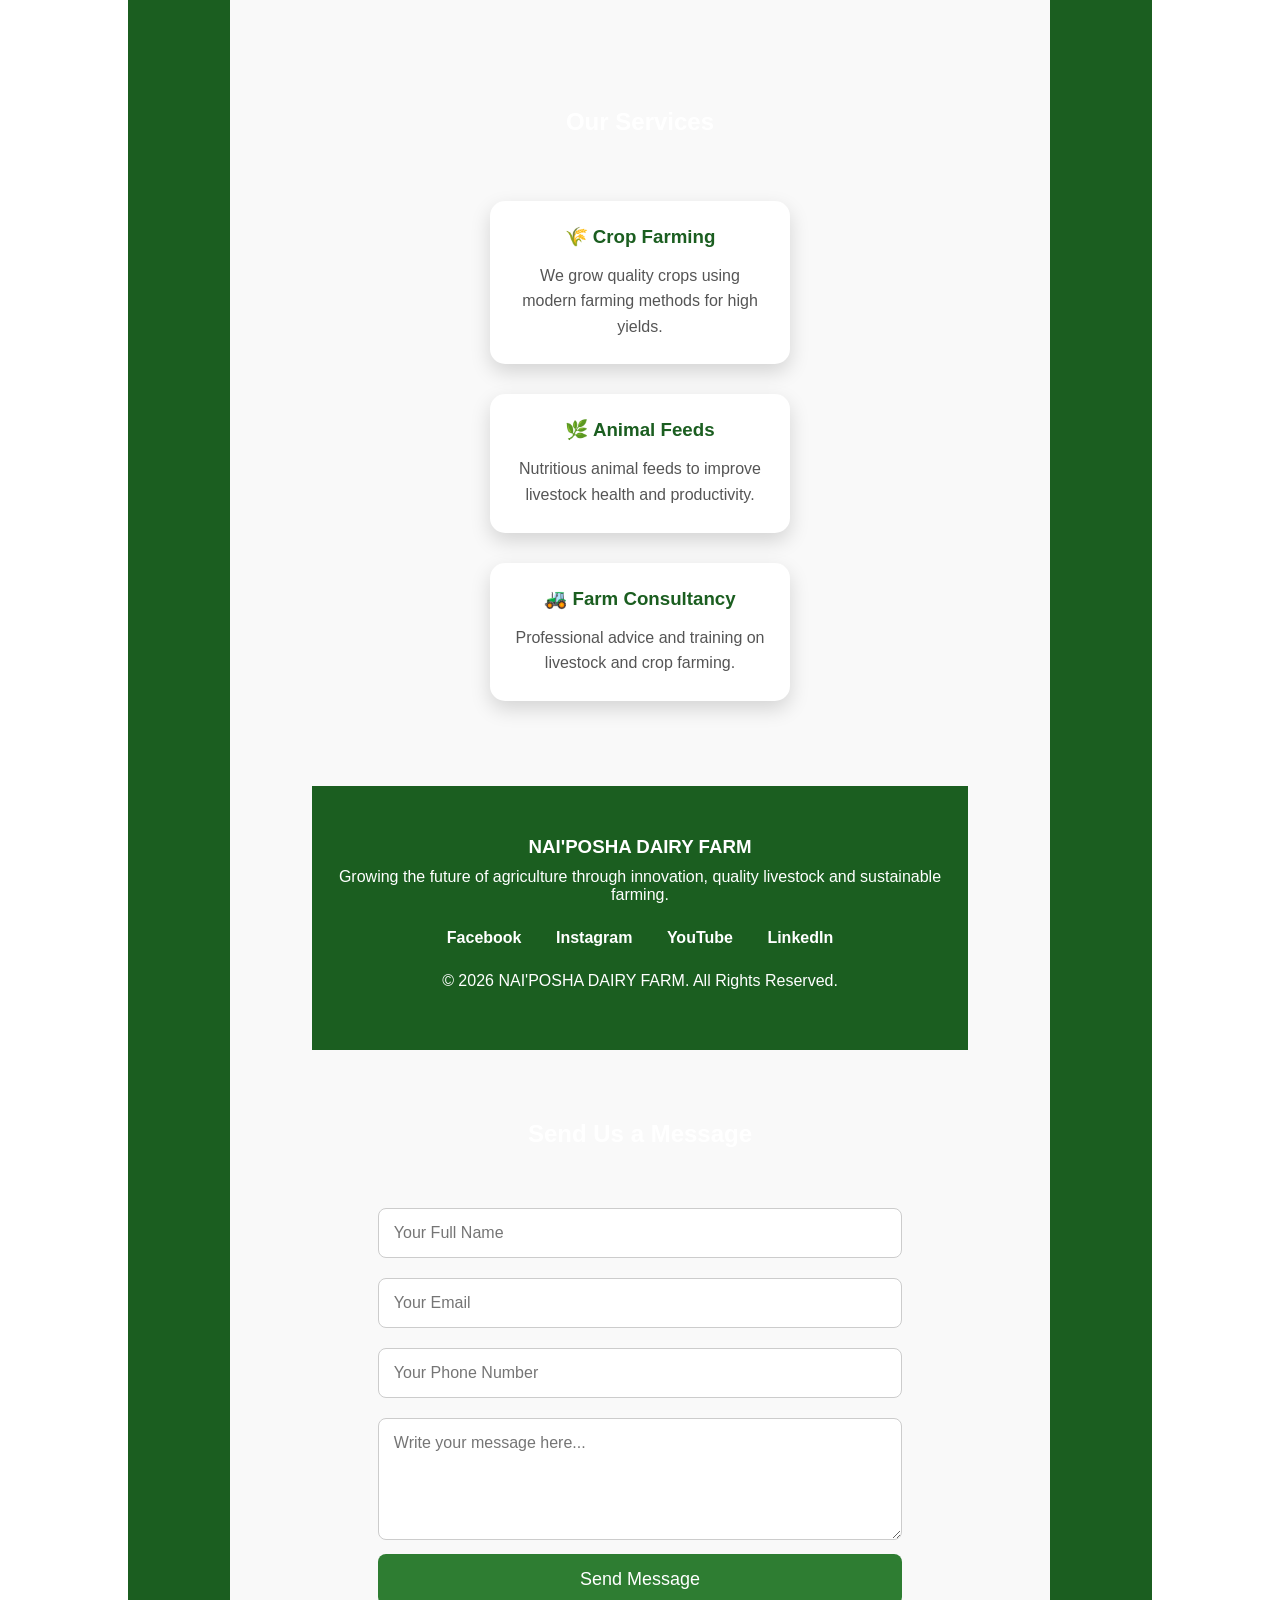
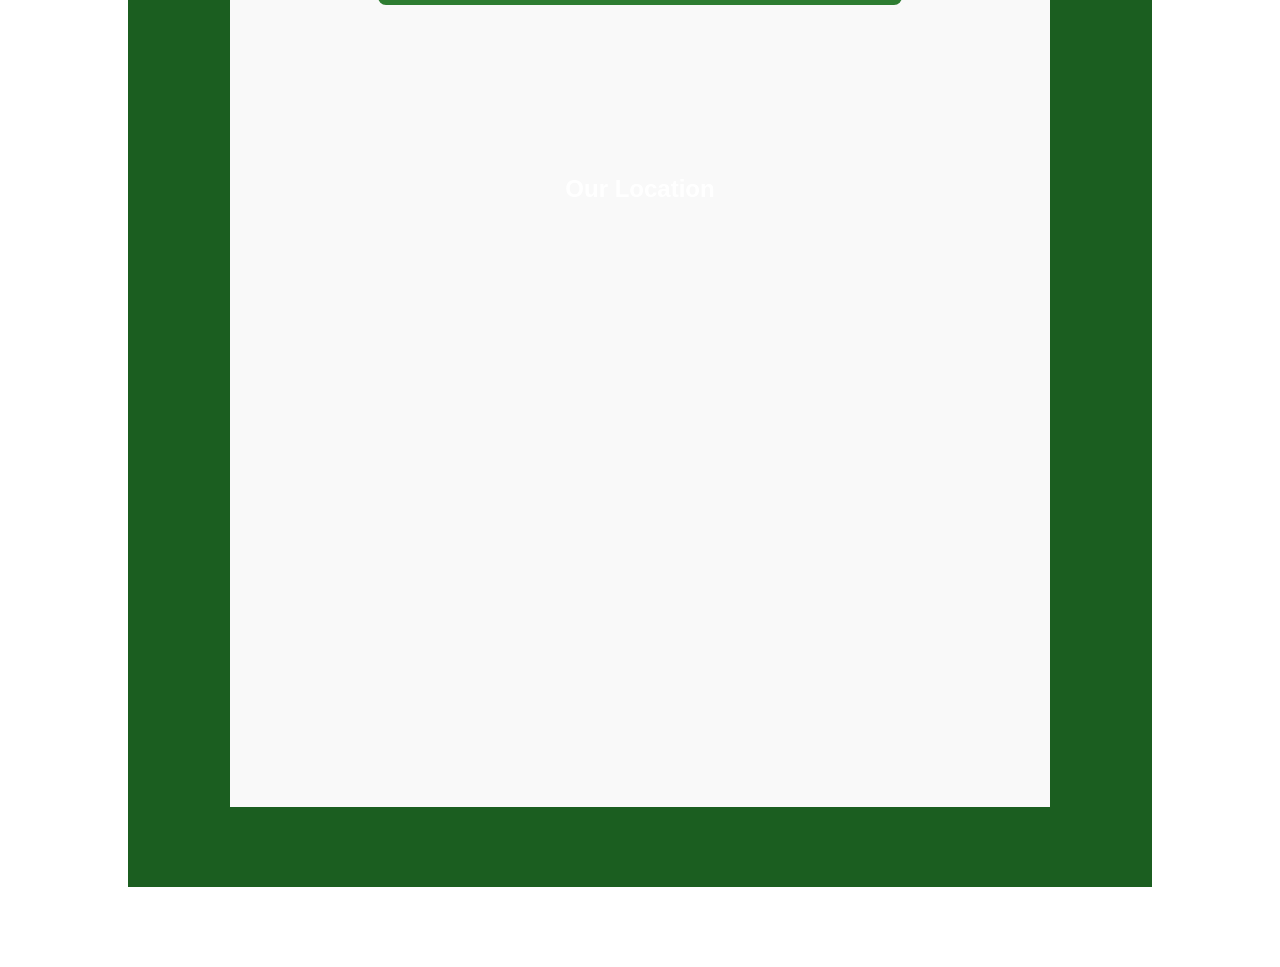
==== commit c4d12ac6: "Renamed website to NAI'POSHA DAIRY FARM" ====
--- a/index.html
+++ b/index.html
@@ -3,7 +3,7 @@
 <head>
     <meta charset="UTF-8">
     <meta name="viewport" content="width=device-width, initial-scale=1.0">
-    <title>Kalro Farm</title>
+    <title>NAI'POSHA DAIRY FARM</title>
     <link rel="stylesheet" href="style.css">
 </head>
 
@@ -15,8 +15,8 @@
 
 <header>
     <div class="logo">
-    <img src="images/logo.png" alt="Kalro Farm Logo">
-    <span>Kalro Farm</span>
+    <img src="images/logo.png" alt="NAI'POSHA DAIRY FARM Logo">
+    <span>NAI'POSHA DAIRY FARM</span>
 </div>
 
     <nav>
@@ -32,7 +32,7 @@
 
 <section class="hero">
     <div class="hero-content">
-        <h1>Welcome to Kalro Farm</h1>
+        <h1>Welcome to NAI'POSHA DAIRY FARM</h1>
 
         <p>
             Leading the future of agriculture through modern crop farming,
@@ -200,7 +200,7 @@
 </section>
 <footer>
 
-<h3>Kalro Farm</h3>
+<h3>NAI'POSHA DAIRY FARM</h3>
 
 <p>
 Growing the future of agriculture through innovation,
@@ -219,7 +219,7 @@
 
 </div>
 
-<p>&copy; 2026 Kalro Farm. All Rights Reserved.</p>
+<p>&copy; 2026 NAI'POSHA DAIRY FARM. All Rights Reserved.</p>
 
 </footer>
 
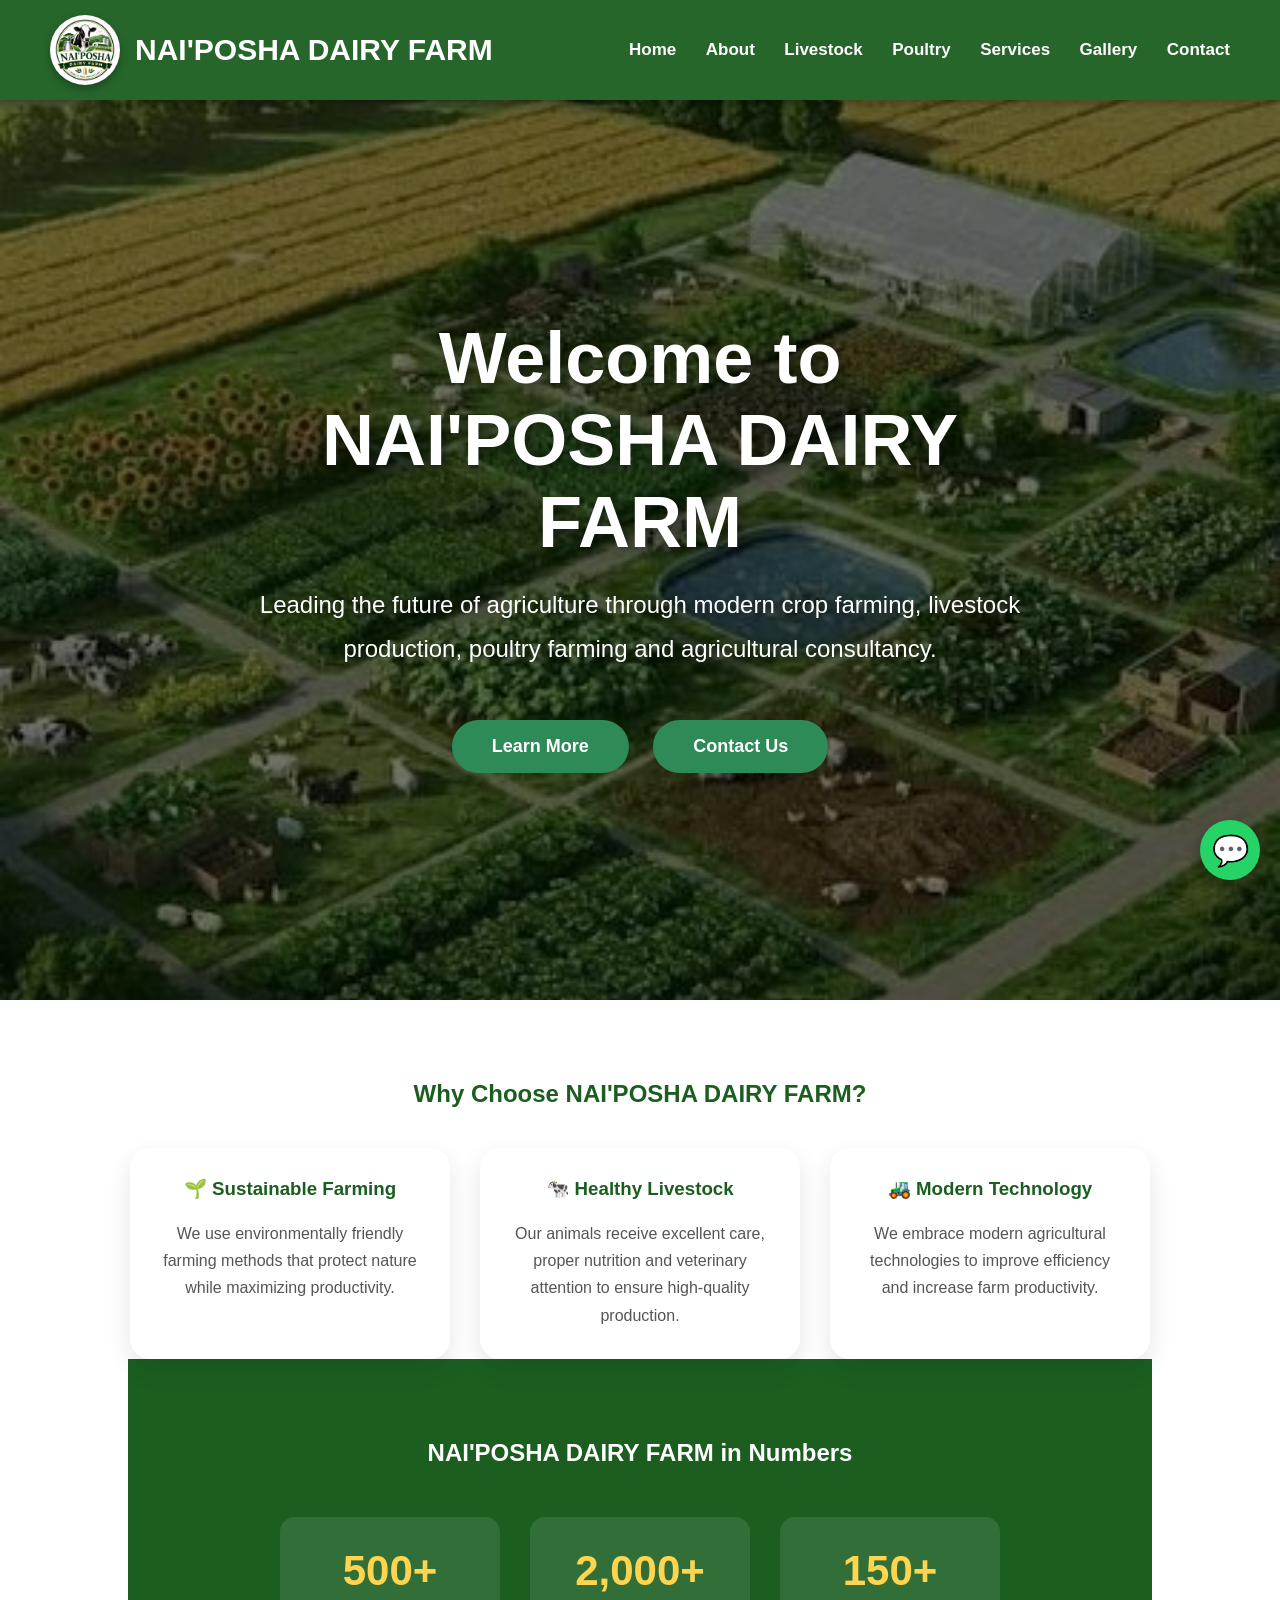
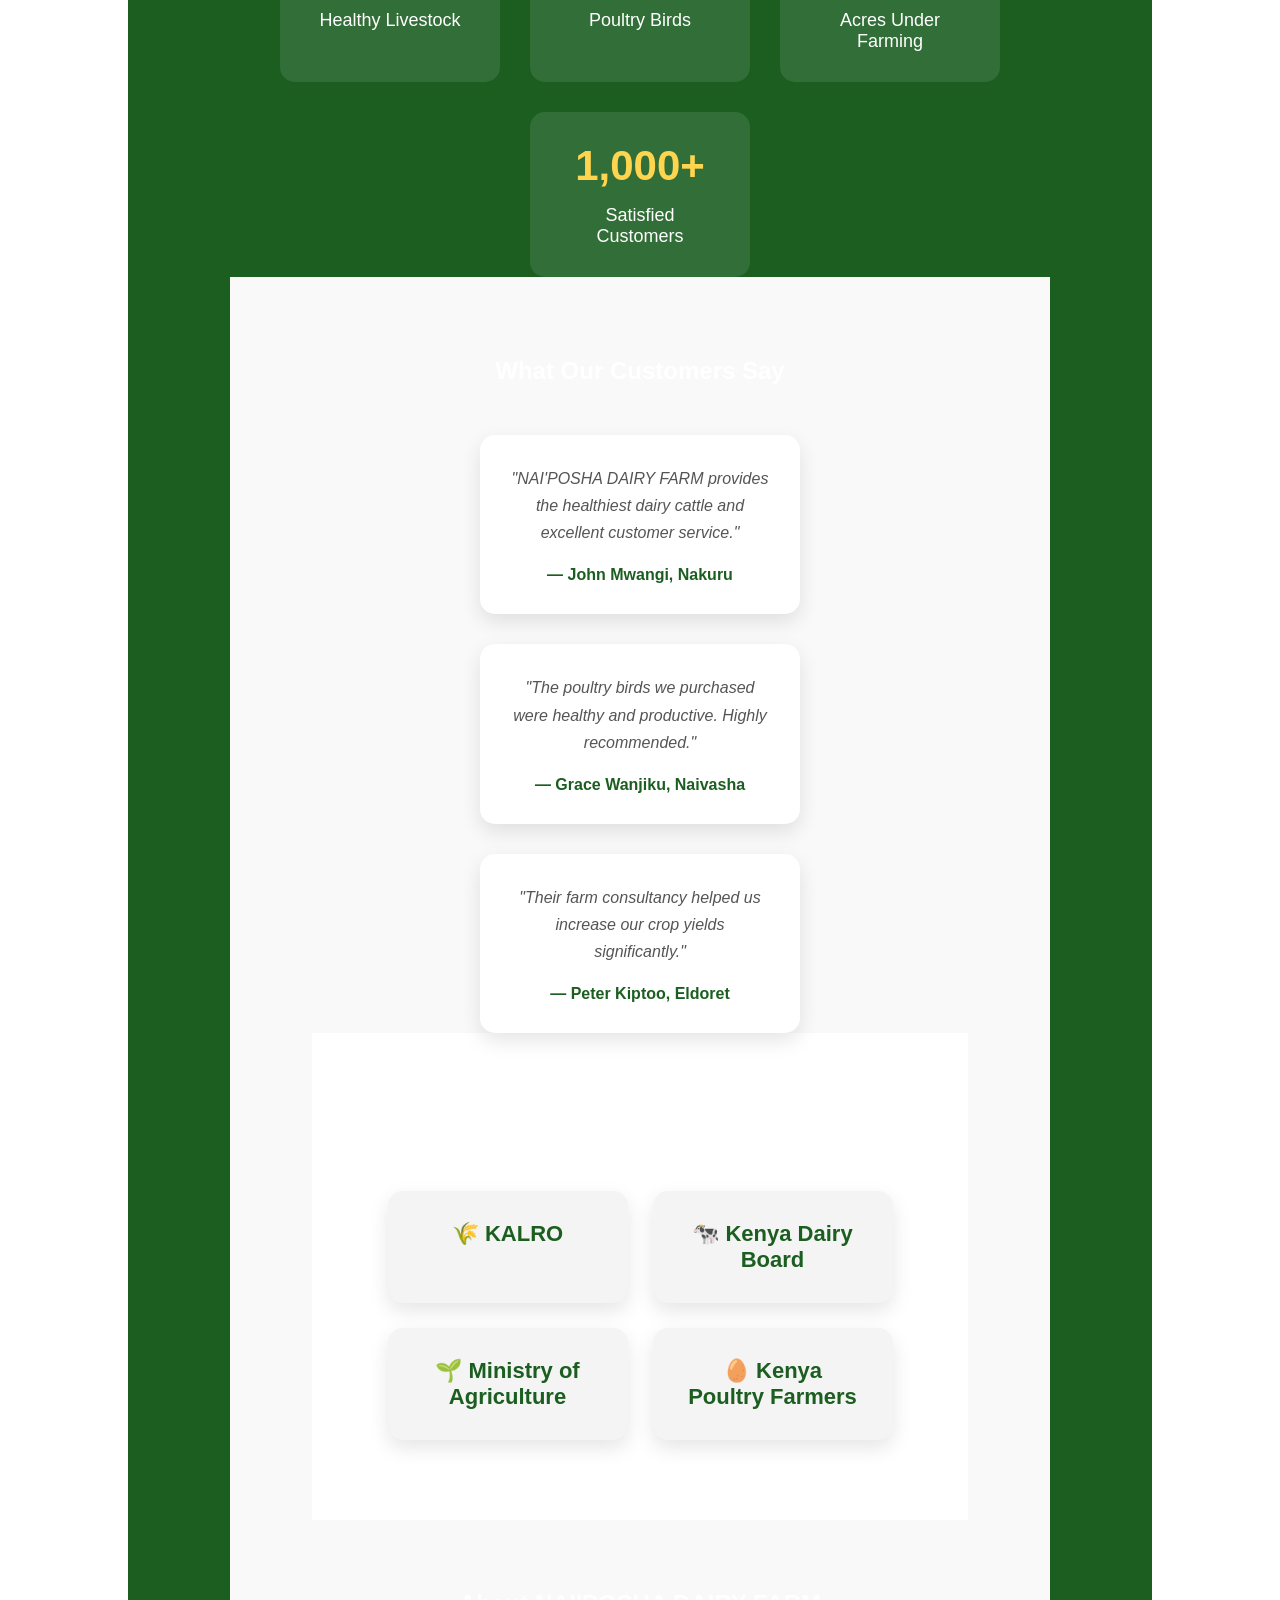
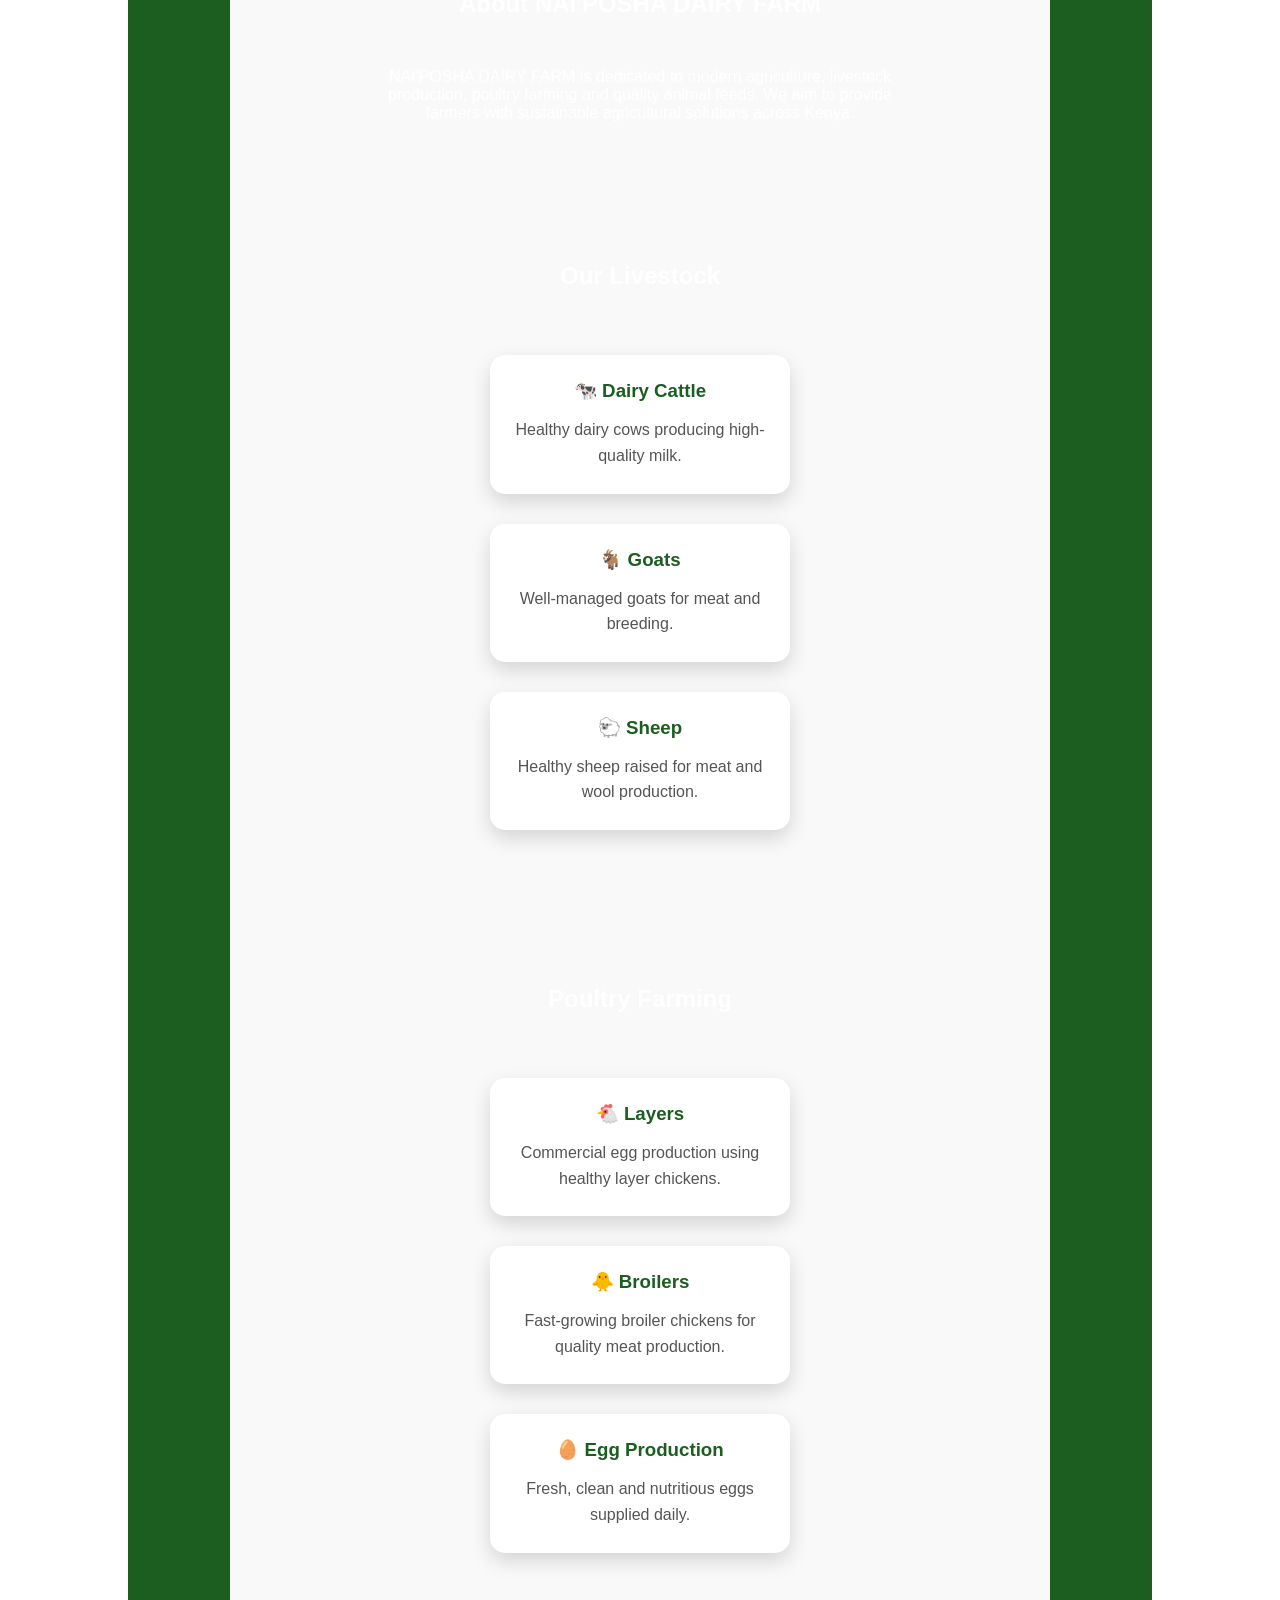
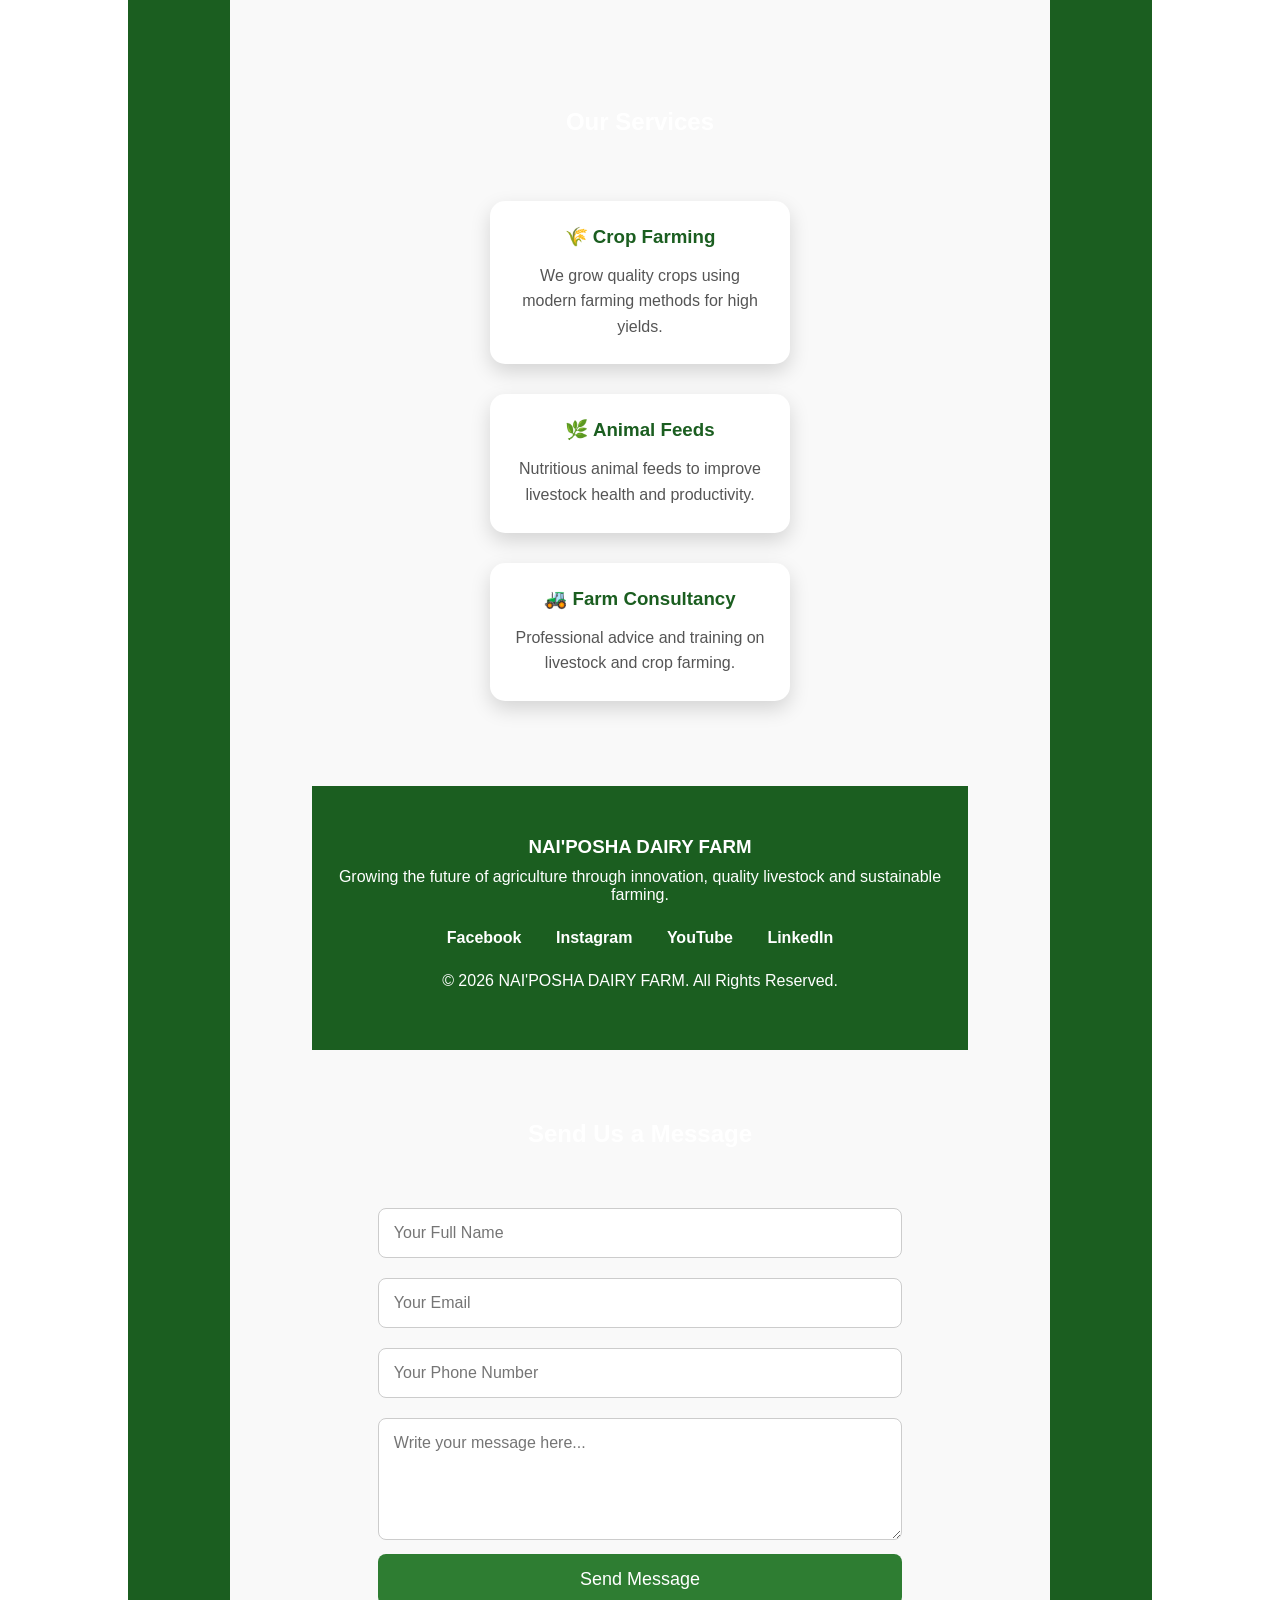
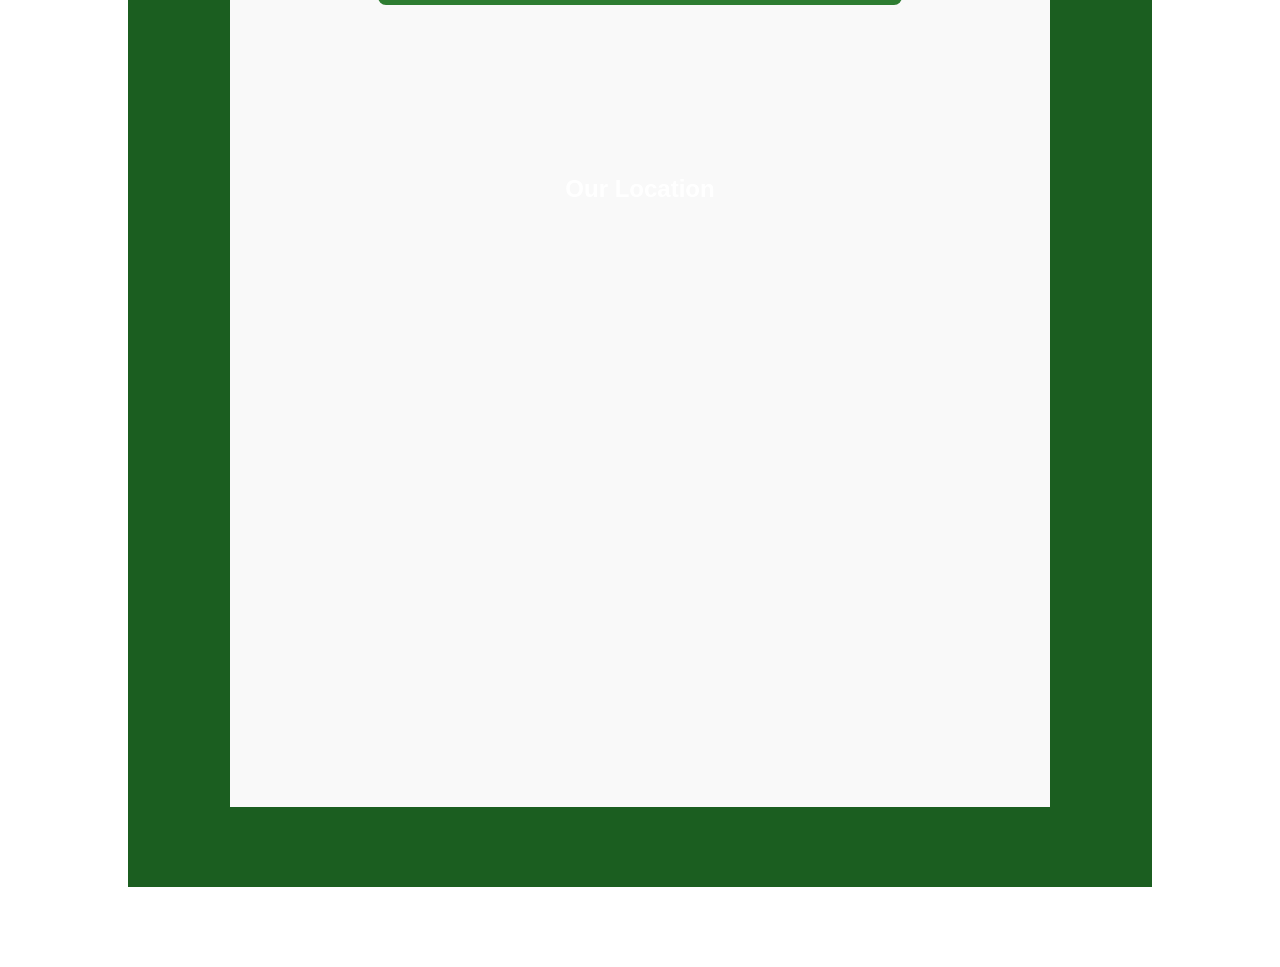
==== commit 77fae033: "Rebranded website to NAI'POSHA DAIRY FARM" ====
--- a/index.html
+++ b/index.html
@@ -45,7 +45,7 @@
 </section>
 <section class="why-us">
 
-    <h2>Why Choose Kalro Farm?</h2>
+    <h2>Why Choose NAI'POSHA DAIRY FARM?</h2>
 
     <div class="features">
 
@@ -67,7 +67,7 @@
     </div>
 <section class="statistics">
 
-    <h2>Kalro Farm in Numbers</h2>
+    <h2>NAI'POSHA DAIRY FARM in Numbers</h2>
 
     <div class="stats-container">
 
@@ -100,7 +100,7 @@
     <div class="testimonial-container">
 
         <div class="testimonial">
-            <p>"Kalro Farm provides the healthiest dairy cattle and excellent customer service."</p>
+            <p>"NAI'POSHA DAIRY FARM provides the healthiest dairy cattle and excellent customer service."</p>
             <h4>— John Mwangi, Nakuru</h4>
         </div>
 
@@ -133,10 +133,10 @@
 </section>
 
 <section id="about">
-    <h2>About Kalro Farm</h2>
+    <h2>About NAI'POSHA DAIRY FARM</h2>
 
     <p>
-        Kalro Farm is dedicated to modern agriculture,
+        NAI'POSHA DAIRY FARM is dedicated to modern agriculture,
         livestock production, poultry farming and quality
         animal feeds. We aim to provide farmers with
         sustainable agricultural solutions across Kenya.
